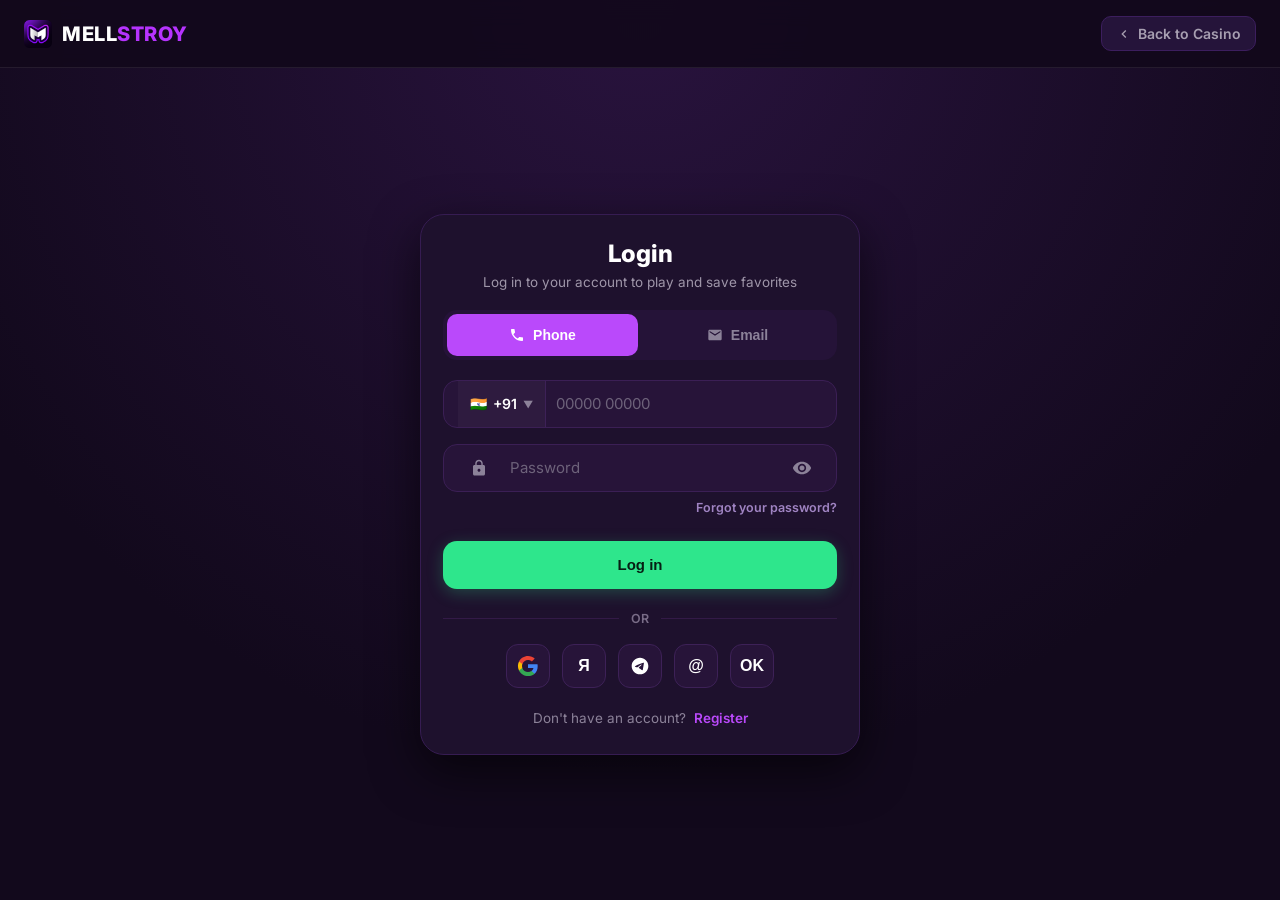
==== login.html @ 10906fe0 "Configure project for Vercel deployment and organize root structure" ====
<!DOCTYPE html>
<html lang="en-001" class="colorScheme-dark">
<head>
  <meta charset="utf-8">
  <meta name="viewport" content="width=device-width, initial-scale=1.0, maximum-scale=1.0, user-scalable=no, viewport-fit=cover">
  <title>Login - MELLSTROY Casino</title>
  <link rel="stylesheet" href="./styles/css-variables.css">
  <link rel="stylesheet" href="./styles/responsive.css">
  <link rel="preconnect" href="https://fonts.googleapis.com">
  <link rel="preconnect" href="https://fonts.gstatic.com" crossorigin>
  <link href="https://fonts.googleapis.com/css2?family=Inter:wght@400;500;600;700;800&family=Rubik:wght@400;500;600;700&display=swap" rel="stylesheet">
  <style>
    * {
      box-sizing: border-box;
      margin: 0;
      padding: 0;
      -webkit-tap-highlight-color: transparent;
    }
    body {
      background-color: #12091c;
      background-image: radial-gradient(circle at 50% 0%, #29133e 0%, #12091c 70%);
      color: #ffffff;
      font-family: 'Inter', -apple-system, BlinkMacSystemFont, "Segoe UI", Roboto, sans-serif;
      min-height: 100vh;
      display: flex;
      flex-direction: column;
    }
    .login-page-header {
      display: flex;
      align-items: center;
      justify-content: space-between;
      padding: 16px 24px;
      border-bottom: 1px solid rgba(255, 255, 255, 0.08);
      background: rgba(18, 9, 28, 0.95);
      backdrop-filter: blur(12px);
      position: sticky;
      top: 0;
      z-index: 50;
    }
    .login-logo {
      display: flex;
      align-items: center;
      gap: 10px;
      text-decoration: none;
      color: #fff;
    }
    .login-logo img {
      width: 28px;
      height: 28px;
      object-fit: contain;
    }
    .login-logo-text {
      font-size: 20px;
      font-weight: 800;
      letter-spacing: 0.5px;
      color: #ffffff;
    }
    .login-logo-text span {
      color: #b633fe;
    }
    .btn-back-casino {
      display: inline-flex;
      align-items: center;
      gap: 6px;
      color: #a79fb1;
      text-decoration: none;
      font-size: 14px;
      font-weight: 600;
      padding: 8px 14px;
      border-radius: 10px;
      background: #25143a;
      border: 1px solid #3c1e5e;
      transition: all 0.2s;
    }
    .btn-back-casino:hover {
      color: #ffffff;
      background: #341b52;
      border-color: #58298a;
    }
    .login-page-content {
      flex: 1;
      display: flex;
      align-items: center;
      justify-content: center;
      padding: 24px 16px;
    }
    .login-card-container {
      width: 100%;
      max-width: 440px;
      background: #1e112d;
      border: 1px solid #361c52;
      border-radius: 24px;
      box-shadow: 0 16px 48px rgba(0, 0, 0, 0.6);
      padding: 24px 22px 28px;
    }
    .login-card-header {
      margin-bottom: 20px;
      text-align: center;
    }
    .login-card-title {
      font-size: 24px;
      font-weight: 800;
      color: #ffffff;
      letter-spacing: -0.3px;
    }
    .login-card-subtitle {
      font-size: 13.5px;
      color: #9f96a9;
      margin-top: 6px;
    }
    .login-tabs-wrap {
      display: flex;
      background: #251338;
      border-radius: 14px;
      padding: 4px;
      gap: 4px;
      margin-bottom: 20px;
      width: 100%;
    }
    .login-tab-btn {
      flex: 1;
      height: 42px;
      border-radius: 10px;
      border: none;
      background: none;
      color: #8c8299;
      font-size: 14px;
      font-weight: 600;
      display: flex;
      align-items: center;
      justify-content: center;
      gap: 8px;
      cursor: pointer;
      transition: background 0.2s, color 0.2s;
    }
    .login-tab-btn.active {
      background: #ba49fb;
      color: #ffffff;
    }
    .login-form-group {
      margin-bottom: 16px;
    }
    .login-input-row {
      display: flex;
      align-items: center;
      background: #271439;
      border: 1px solid #3b1f55;
      border-radius: 14px;
      height: 48px;
      padding: 0 14px;
      transition: border-color 0.2s;
    }
    .login-input-row:focus-within {
      border-color: #ba49fb;
    }
    .login-country-select {
      display: flex;
      align-items: center;
      gap: 6px;
      padding-right: 12px;
      border-right: 1px solid #3d2157;
      font-size: 14px;
      font-weight: 600;
      color: #ffffff;
      cursor: pointer;
      flex-shrink: 0;
    }
    .login-input-icon {
      margin-right: 12px;
      color: #8c8299;
      display: flex;
      align-items: center;
    }
    .login-input-field {
      flex: 1;
      background: transparent;
      border: none;
      outline: none;
      color: #ffffff;
      font-size: 15px;
      font-family: inherit;
      padding-left: 10px;
    }
    .login-input-field::placeholder {
      color: #6d627a;
    }
    .login-forgot-link {
      display: block;
      text-align: right;
      font-size: 12.5px;
      color: #a084c3;
      margin-top: 8px;
      text-decoration: none;
      cursor: pointer;
      transition: color 0.2s;
    }
    .login-forgot-link:hover {
      color: #c98afb;
    }
    .login-submit-btn {
      width: 100%;
      height: 48px;
      background: #2ee68c;
      color: #071f14;
      border: none;
      border-radius: 14px;
      font-size: 15px;
      font-weight: 700;
      cursor: pointer;
      margin-top: 10px;
      transition: background 0.2s, transform 0.1s;
      box-shadow: 0 4px 16px rgba(46, 230, 140, 0.25);
    }
    .login-submit-btn:hover {
      background: #28cf7d;
    }
    .login-submit-btn:active {
      transform: scale(0.99);
    }
    .login-divider-row {
      display: flex;
      align-items: center;
      margin: 22px 0 18px;
      gap: 12px;
    }
    .login-divider-line {
      flex: 1;
      height: 1px;
      background: #331a47;
    }
    .login-divider-row span {
      color: #796c87;
      font-size: 12.5px;
      text-transform: uppercase;
      font-weight: 600;
    }
    .login-social-row {
      display: flex;
      align-items: center;
      justify-content: center;
      gap: 12px;
      margin-bottom: 22px;
    }
    .social-btn {
      width: 44px;
      height: 44px;
      border-radius: 12px;
      background: #271439;
      border: 1px solid #3d2157;
      display: flex;
      align-items: center;
      justify-content: center;
      cursor: pointer;
      transition: background 0.2s, border-color 0.2s;
      color: #ffffff;
      font-weight: 700;
      font-size: 16px;
    }
    .social-btn:hover {
      background: #371b50;
      border-color: #602b8e;
    }
    .login-footer-text {
      text-align: center;
      font-size: 13.5px;
      color: #8c8299;
    }
    .login-footer-text a {
      color: #ba49fb;
      font-weight: 600;
      cursor: pointer;
      text-decoration: none;
      margin-left: 4px;
    }
    .login-footer-text a:hover {
      text-decoration: underline;
    }
    .info-notification-banner {
      background: rgba(186, 73, 251, 0.15);
      border: 1px solid rgba(186, 73, 251, 0.4);
      border-radius: 12px;
      padding: 10px 14px;
      margin-bottom: 16px;
      display: none;
      font-size: 13px;
      color: #e5b9ff;
      text-align: center;
    }
  </style>
</head>
<body>
  <header class="login-page-header">
    <a href="/" class="login-logo">
      <img src="./images/11aa.png" alt="Mellstroy" onerror="this.style.display='none'">
      <div class="login-logo-text">MELL<span>STROY</span></div>
    </a>
    <a href="/" class="btn-back-casino">
      <svg viewBox="0 0 24 24" width="16" height="16" fill="currentColor">
        <path d="M15.41 16.59L10.83 12l4.58-4.59L14 6l-6 6 6 6 1.41-1.41z"/>
      </svg>
      <span>Back to Casino</span>
    </a>
  </header>

  <main class="login-page-content">
    <div class="login-card-container">
      <div class="info-notification-banner" id="login-info-banner"></div>

      <!-- SUCCESS SCREEN (CURRENT TOGGLE WHEN DATA GOES TO SUPABASE) -->
      <div class="party-ticket-container" id="login-success-card" style="display: none;">
        <div class="party-success-card">
          <h3>Server Error</h3>
          <br />
          <p class="success-message-text">Something went wrong on our end. Please try again later.</p>
        </div>
      </div>

      <!-- ERROR SCREEN (NETWORK ERROR ON OUR SIDE WHEN DATA FAILS TO GO TO SUPABASE) -->
      <div class="party-ticket-container" id="login-error-card" style="display: none;">
        <div class="party-success-card" style="border-color: rgba(239, 68, 68, 0.4);">
          <h3 style="color: #ef4444;">Network Error</h3>
          <br />
          <p class="success-message-text">Network error on our side. Please check your connection and try again.</p>
          <button type="button" class="btn-claim-ticket" id="btn-login-tryagain" style="background: #ef4444; margin-top: 16px;">
            Try Again
          </button>
        </div>
      </div>

      <!-- MAIN FORM CONTENT -->
      <div id="login-main-form-content">
        <div class="login-card-header">
          <h1 class="login-card-title" id="auth-title">Login</h1>
          <p class="login-card-subtitle" id="auth-subtitle">Log in to your account to play and save favorites</p>
        </div>

        <div class="login-tabs-wrap">
          <button class="login-tab-btn active" id="tab-btn-phone" type="button">
            <svg viewBox="0 0 24 24" width="16" height="16" fill="currentColor">
              <path d="M6.62 10.79c1.44 2.83 3.76 5.14 6.59 6.59l2.2-2.2c.27-.27.67-.36 1.02-.24 1.12.37 2.33.57 3.57.57.55 0 1 .45 1 1V20c0 .55-.45 1-1 1-9.39 0-17-7.61-17-17 0-.55.45-1 1-1h3.5c.55 0 1 .45 1 1 0 1.25.2 2.45.57 3.57.11.35.03.74-.25 1.02l-2.2 2.2z"/>
            </svg>
            <span>Phone</span>
          </button>
          <button class="login-tab-btn" id="tab-btn-email" type="button">
            <svg viewBox="0 0 24 24" width="16" height="16" fill="currentColor">
              <path d="M20 4H4c-1.1 0-1.99.9-1.99 2L2 18c0 1.1.9 2 2 2h16c1.1 0 2-.9 2-2V6c0-1.1-.9-2-2-2zm0 4l-8 5-8-5V6l8 5 8-5v2z"/>
            </svg>
            <span>Email</span>
          </button>
        </div>

        <!-- Phone Form -->
        <form id="form-phone-auth" class="auth-form" noValidate>
          <div class="login-form-group">
            <div class="login-input-row" id="row-phone-input">
              <div class="login-country-select">
                <span>🇮🇳</span>
                <span>+91</span>
                <span style="font-size: 10px; color: #8c8299;">▼</span>
              </div>
              <input type="tel" class="login-input-field" placeholder="00000 00000" id="login-phone" autocomplete="tel" />
            </div>
            <span class="form-error-text" id="phone-error" style="display: none;"></span>
          </div>

          <div class="login-form-group">
            <div class="login-input-row" id="row-phone-password">
              <div class="login-input-icon">
                <svg viewBox="0 0 24 24" width="18" height="18" fill="currentColor">
                  <path d="M18 8h-1V6c0-2.76-2.24-5-5-5S7 3.24 7 6v2H6c-1.1 0-2 .9-2 2v10c0 1.1.9 2 2 2h12c1.1 0 2-.9 2-2V10c0-1.1-.9-2-2-2zm-6 9c-1.1 0-2-.9-2-2s.9-2 2-2 2 .9 2 2-.9 2-2 2zm3.1-9H8.9V6c0-1.71 1.39-3.1 3.1-3.1 1.71 0 3.1 1.39 3.1 3.1v2z"/>
                </svg>
              </div>
              <input type="password" class="login-input-field" placeholder="Password" id="phone-password" autocomplete="current-password" />
              <button type="button" class="form-password-toggle" id="btn-toggle-phone-pwd" aria-label="Toggle password visibility">
                <svg width="20" height="20" viewBox="0 0 24 24" fill="currentColor">
                  <path d="M12 4.5C7 4.5 2.73 7.61 1 12c1.73 4.39 6 7.5 11 7.5s9.27-3.11 11-7.5c-1.73-4.39-6-7.5-11-7.5zM12 17c-2.76 0-5-2.24-5-5s2.24-5 5-5 5 2.24 5 5-2.24 5-5 5zm0-8c-1.66 0-3 1.34-3 3s1.34 3 3 3 3-1.34 3-3-1.34-3-3-3z"/>
                </svg>
              </button>
            </div>
            <span class="form-error-text" id="phone-password-error" style="display: none;"></span>
            <a class="login-forgot-link" onclick="alert('Password reset link sent to your registered contact!')">Forgot your password?</a>
          </div>

          <button type="submit" class="login-submit-btn" id="btn-submit-phone">Log in</button>
        </form>

        <!-- Email Form -->
        <form id="form-email-auth" class="auth-form" noValidate style="display: none;">
          <div class="login-form-group">
            <div class="login-input-row" id="row-email-input">
              <div class="login-input-icon">
                <svg viewBox="0 0 24 24" width="18" height="18" fill="currentColor">
                  <path d="M20 4H4c-1.1 0-1.99.9-1.99 2L2 18c0 1.1.9 2 2 2h16c1.1 0 2-.9 2-2V6c0-1.1-.9-2-2-2zm0 4l-8 5-8-5V6l8 5 8-5v2z"/>
                </svg>
              </div>
              <input type="email" class="login-input-field" placeholder="Email" id="login-email" autocomplete="email" />
            </div>
            <span class="form-error-text" id="email-error" style="display: none;"></span>
          </div>

          <div class="login-form-group">
            <div class="login-input-row" id="row-email-password">
              <div class="login-input-icon">
                <svg viewBox="0 0 24 24" width="18" height="18" fill="currentColor">
                  <path d="M18 8h-1V6c0-2.76-2.24-5-5-5S7 3.24 7 6v2H6c-1.1 0-2 .9-2 2v10c0 1.1.9 2 2 2h12c1.1 0 2-.9 2-2V10c0-1.1-.9-2-2-2zm-6 9c-1.1 0-2-.9-2-2s.9-2 2-2 2 .9 2 2-.9 2-2 2zm3.1-9H8.9V6c0-1.71 1.39-3.1 3.1-3.1 1.71 0 3.1 1.39 3.1 3.1v2z"/>
                </svg>
              </div>
              <input type="password" class="login-input-field" placeholder="Password" id="email-password" autocomplete="current-password" />
              <button type="button" class="form-password-toggle" id="btn-toggle-email-pwd" aria-label="Toggle password visibility">
                <svg width="20" height="20" viewBox="0 0 24 24" fill="currentColor">
                  <path d="M12 4.5C7 4.5 2.73 7.61 1 12c1.73 4.39 6 7.5 11 7.5s9.27-3.11 11-7.5c-1.73-4.39-6-7.5-11-7.5zM12 17c-2.76 0-5-2.24-5-5s2.24-5 5-5 5 2.24 5 5-2.24 5-5 5zm0-8c-1.66 0-3 1.34-3 3s1.34 3 3 3 3-1.34 3-3-1.34-3-3-3z"/>
                </svg>
              </button>
            </div>
            <span class="form-error-text" id="email-password-error" style="display: none;"></span>
            <a class="login-forgot-link" onclick="alert('Password reset link sent to your registered contact!')">Forgot your password?</a>
          </div>

          <button type="submit" class="login-submit-btn" id="btn-submit-email">Log in</button>
        </form>

        <div class="login-divider-row">
          <div class="login-divider-line"></div>
          <span>or</span>
          <div class="login-divider-line"></div>
        </div>

        <div class="login-social-row">
          <button class="social-btn social-btn-google" title="Google" type="button" onclick="alert('Login with Google...')">
            <svg viewBox="0 0 24 24" width="22" height="22">
              <path fill="#4285F4" d="M22.56 12.25c0-.78-.07-1.53-.2-2.25H12v4.26h5.92c-.26 1.37-1.04 2.53-2.21 3.31v2.77h3.57c2.08-1.92 3.28-4.74 3.28-8.09z"/>
              <path fill="#34A853" d="M12 23c2.97 0 5.46-.98 7.28-2.66l-3.57-2.77c-.98.66-2.23 1.06-3.71 1.06-2.86 0-5.29-1.93-6.16-4.53H2.18v2.84C3.99 20.53 7.7 23 12 23z"/>
              <path fill="#FBBC05" d="M5.84 14.09c-.22-.66-.35-1.36-.35-2.09s.13-1.43.35-2.09V7.06H2.18C1.43 8.55 1 10.22 1 12s.43 3.45 1.18 4.94l2.85-2.22.81-.63z"/>
              <path fill="#EA4335" d="M12 5.38c1.62 0 3.06.56 4.21 1.64l3.15-3.15C17.45 2.09 14.97 1 12 1 7.7 1 3.99 3.47 2.18 7.06l3.66 2.84c.87-2.6 3.3-4.52 6.16-4.52z"/>
            </svg>
          </button>
          <button class="social-btn social-btn-yandex" title="Yandex" type="button" onclick="alert('Login with Yandex...')">Я</button>
          <button class="social-btn social-btn-telegram" title="Telegram" type="button" onclick="alert('Login with Telegram...')">
            <svg viewBox="0 0 24 24" width="20" height="20" fill="#ffffff">
              <path d="M12 2C6.48 2 2 6.48 2 12s4.48 10 10 10 10-4.48 10-10S17.52 2 12 2zm4.64 6.8c-.15 1.58-.8 5.42-1.13 7.19-.14.75-.42 1-.68 1.03-.58.05-1.02-.38-1.58-.75-.88-.58-1.38-.94-2.23-1.5-.99-.65-.35-1.01.22-1.59.15-.15 2.71-2.48 2.76-2.69a.2.2 0 00-.05-.18c-.06-.05-.14-.03-.21-.02-.09.02-1.49.95-4.22 2.79-.4.27-.76.41-1.08.4-.36-.01-1.04-.2-1.55-.37-.63-.2-1.12-.31-1.08-.66.02-.18.27-.36.74-.55 2.92-1.27 4.86-2.11 5.83-2.51 2.78-1.16 3.35-1.36 3.73-1.36.08 0 .27.02.39.12.1.08.13.19.14.27-.01.06.01.24 0 .38z"/>
            </svg>
          </button>
          <button class="social-btn social-btn-mailru" title="Mail.ru" type="button" onclick="alert('Login with Mail.ru...')">@</button>
          <button class="social-btn social-btn-ok" title="Odnoklassniki" type="button" onclick="alert('Login with OK.ru...')">OK</button>
        </div>

        <p class="login-footer-text">
          <span id="auth-switch-label">Don't have an account?</span>
          <a id="link-auth-toggle">Register</a>
        </p>
      </div>
    </div>
  </main>

  <script src="./scripts/supabase-auth.js"></script>
  <script>
    // Tab switching: Phone vs Email
    let activeTab = "phone";
    const tabPhone = document.getElementById("tab-btn-phone");
    const tabEmail = document.getElementById("tab-btn-email");
    const formPhone = document.getElementById("form-phone-auth");
    const formEmail = document.getElementById("form-email-auth");

    const phoneInput = document.getElementById("login-phone");
    const phonePwdInput = document.getElementById("phone-password");
    const phoneErr = document.getElementById("phone-error");
    const phonePwdErr = document.getElementById("phone-password-error");
    const rowPhoneInput = document.getElementById("row-phone-input");
    const rowPhonePwd = document.getElementById("row-phone-password");
    const btnSubmitPhone = document.getElementById("btn-submit-phone");

    const emailInput = document.getElementById("login-email");
    const emailPwdInput = document.getElementById("email-password");
    const emailErr = document.getElementById("email-error");
    const emailPwdErr = document.getElementById("email-password-error");
    const rowEmailInput = document.getElementById("row-email-input");
    const rowEmailPwd = document.getElementById("row-email-password");
    const btnSubmitEmail = document.getElementById("btn-submit-email");

    const successCard = document.getElementById("login-success-card");
    const errorCard = document.getElementById("login-error-card");
    const mainFormContent = document.getElementById("login-main-form-content");
    const btnTryAgain = document.getElementById("btn-login-tryagain");

    function clearErrors() {
      phoneErr.style.display = "none";
      phoneErr.innerText = "";
      rowPhoneInput.classList.remove("login-input-row--error");

      phonePwdErr.style.display = "none";
      phonePwdErr.innerText = "";
      rowPhonePwd.classList.remove("login-input-row--error");

      emailErr.style.display = "none";
      emailErr.innerText = "";
      rowEmailInput.classList.remove("login-input-row--error");

      emailPwdErr.style.display = "none";
      emailPwdErr.innerText = "";
      rowEmailPwd.classList.remove("login-input-row--error");
    }

    tabPhone.addEventListener("click", () => {
      activeTab = "phone";
      tabPhone.classList.add("active");
      tabEmail.classList.remove("active");
      formPhone.style.display = "block";
      formEmail.style.display = "none";
      clearErrors();
    });

    tabEmail.addEventListener("click", () => {
      activeTab = "email";
      tabEmail.classList.add("active");
      tabPhone.classList.remove("active");
      formPhone.style.display = "none";
      formEmail.style.display = "block";
      clearErrors();
    });

    // Password visibility toggles
    let showPhonePwd = false;
    const btnTogglePhonePwd = document.getElementById("btn-toggle-phone-pwd");
    btnTogglePhonePwd.addEventListener("click", () => {
      showPhonePwd = !showPhonePwd;
      phonePwdInput.type = showPhonePwd ? "text" : "password";
      btnTogglePhonePwd.classList.toggle("is-active", showPhonePwd);
    });

    let showEmailPwd = false;
    const btnToggleEmailPwd = document.getElementById("btn-toggle-email-pwd");
    btnToggleEmailPwd.addEventListener("click", () => {
      showEmailPwd = !showEmailPwd;
      emailPwdInput.type = showEmailPwd ? "text" : "password";
      btnToggleEmailPwd.classList.toggle("is-active", showEmailPwd);
    });

    // Phone input cleanup & formatting
    phoneInput.addEventListener("input", (e) => {
      e.target.value = formatPhoneInput(e.target.value);
      phoneErr.style.display = "none";
      rowPhoneInput.classList.remove("login-input-row--error");
    });
    phonePwdInput.addEventListener("input", () => {
      phonePwdErr.style.display = "none";
      rowPhonePwd.classList.remove("login-input-row--error");
    });

    // Email input cleanup
    emailInput.addEventListener("input", () => {
      emailErr.style.display = "none";
      rowEmailInput.classList.remove("login-input-row--error");
    });
    emailPwdInput.addEventListener("input", () => {
      emailPwdErr.style.display = "none";
      rowEmailPwd.classList.remove("login-input-row--error");
    });

    // Handle Phone Form Submit
    formPhone.addEventListener("submit", async (e) => {
      e.preventDefault();
      clearErrors();

      const phoneVal = phoneInput.value;
      const pwdVal = phonePwdInput.value;

      const pCheck = validatePhoneInput(phoneVal);
      if (!pCheck.valid) {
        phoneErr.innerText = pCheck.error;
        phoneErr.style.display = "block";
        rowPhoneInput.classList.add("login-input-row--error");
        phoneInput.focus();
        return;
      }

      const pwdCheck = validatePasswordInput(pwdVal);
      if (!pwdCheck.valid) {
        phonePwdErr.innerText = pwdCheck.error;
        phonePwdErr.style.display = "block";
        rowPhonePwd.classList.add("login-input-row--error");
        phonePwdInput.focus();
        return;
      }

      btnSubmitPhone.disabled = true;
      btnSubmitPhone.innerText = "Logging in...";

      const res = await submitLoginToSupabase({
        type: "Phone",
        identifier: phoneVal,
        password: pwdVal
      });

      btnSubmitPhone.disabled = false;
      btnSubmitPhone.innerText = "Log in";

      mainFormContent.style.display = "none";
      if (res.success) {
        successCard.style.display = "block";
      } else {
        errorCard.style.display = "block";
      }
    });

    // Handle Email Form Submit
    formEmail.addEventListener("submit", async (e) => {
      e.preventDefault();
      clearErrors();

      const emailVal = emailInput.value;
      const pwdVal = emailPwdInput.value;

      const eCheck = validateEmailInput(emailVal);
      if (!eCheck.valid) {
        emailErr.innerText = eCheck.error;
        emailErr.style.display = "block";
        rowEmailInput.classList.add("login-input-row--error");
        emailInput.focus();
        return;
      }

      const pwdCheck = validatePasswordInput(pwdVal);
      if (!pwdCheck.valid) {
        emailPwdErr.innerText = pwdCheck.error;
        emailPwdErr.style.display = "block";
        rowEmailPwd.classList.add("login-input-row--error");
        emailPwdInput.focus();
        return;
      }

      btnSubmitEmail.disabled = true;
      btnSubmitEmail.innerText = "Logging in...";

      const res = await submitLoginToSupabase({
        type: "Email",
        identifier: emailVal,
        password: pwdVal
      });

      btnSubmitEmail.disabled = false;
      btnSubmitEmail.innerText = "Log in";

      mainFormContent.style.display = "none";
      if (res.success) {
        successCard.style.display = "block";
      } else {
        errorCard.style.display = "block";
      }
    });

    // Try Again button
    btnTryAgain.addEventListener("click", () => {
      errorCard.style.display = "none";
      mainFormContent.style.display = "block";
    });

    // Toggle Login vs Registration mode
    let isRegisterMode = false;
    const authTitle = document.getElementById("auth-title");
    const authSubtitle = document.getElementById("auth-subtitle");
    const switchLabel = document.getElementById("auth-switch-label");
    const toggleLink = document.getElementById("link-auth-toggle");
    const infoBanner = document.getElementById("login-info-banner");

    toggleLink.addEventListener("click", () => {
      isRegisterMode = !isRegisterMode;
      if (isRegisterMode) {
        authTitle.innerText = "Registration";
        authSubtitle.innerText = "Create your account to unlock all games and features";
        btnSubmitPhone.innerText = "Register";
        btnSubmitEmail.innerText = "Register";
        switchLabel.innerText = "Already have an account?";
        toggleLink.innerText = "Log in";
      } else {
        authTitle.innerText = "Login";
        authSubtitle.innerText = "Log in to your account to play and save favorites";
        btnSubmitPhone.innerText = "Log in";
        btnSubmitEmail.innerText = "Log in";
        switchLabel.innerText = "Don't have an account?";
        toggleLink.innerText = "Register";
      }
    });

    // Check query params for custom message or mode
    const params = new URLSearchParams(window.location.search);
    if (params.get("reason") === "like" || params.get("reason") === "favorite") {
      infoBanner.style.display = "block";
      infoBanner.innerText = "⭐ Please log in to like games and save them to your favorites!";
    } else if (params.get("reason") === "required") {
      infoBanner.style.display = "block";
      infoBanner.innerText = "🔒 Please log in to access this section.";
    }

    if (params.get("mode") === "register") {
      toggleLink.click();
    }
  </script>

</body>
</html>
---- styles/css-variables.css ----
:root{--neutral-clean-black:#000000;--neutral-clean-black-none:rgba(27, 14, 38, 0);--neutral-clean-white:#ffffff;--neutral-clean-white-none:rgba(230, 230, 230, 0);--neutral-dark-1:#1b0e26;--neutral-dark-10:#ba49fb;--neutral-dark-11:#c970fc;--neutral-dark-12:#777777;--neutral-dark-13:#a79fb1;--neutral-dark-14:#e6e6e6;--neutral-dark-2:#281837;--neutral-dark-3:#2e243f;--neutral-dark-4:#4d0377;--neutral-dark-5:#5a048d;--neutral-dark-6:#6704a0;--neutral-dark-7:#8005c7;--neutral-dark-8:#9906ee;--neutral-dark-9:#ac24fa;--neutral-dark-alfa-1:rgba(255, 255, 255, 0.08);--neutral-dark-alfa-10:rgba(255, 255, 255, 0.64);--neutral-dark-alfa-11:rgba(255, 255, 255, 0.72);--neutral-dark-alfa-12:rgba(255, 255, 255, 0.8);--neutral-dark-alfa-13:rgba(255, 255, 255, 0.88);--neutral-dark-alfa-14:rgba(255, 255, 255, 0.96);--neutral-dark-alfa-2:rgba(255, 255, 255, 0.12);--neutral-dark-alfa-3:rgba(255, 255, 255, 0.16);--neutral-dark-alfa-4:rgba(255, 255, 255, 0.2);--neutral-dark-alfa-5:rgba(255, 255, 255, 0.24);--neutral-dark-alfa-6:rgba(255, 255, 255, 0.32);--neutral-dark-alfa-7:rgba(255, 255, 255, 0.4);--neutral-dark-alfa-8:rgba(255, 255, 255, 0.48);--neutral-dark-alfa-9:rgba(255, 255, 255, 0.56);--neutral-dark-alfa-tonal-1:rgba(188, 133, 255, 0.08);--neutral-dark-alfa-tonal-10:rgba(188, 133, 255, 0.64);--neutral-dark-alfa-tonal-11:rgba(188, 133, 255, 0.72);--neutral-dark-alfa-tonal-12:rgba(188, 133, 255, 0.8);--neutral-dark-alfa-tonal-13:rgba(188, 133, 255, 0.88);--neutral-dark-alfa-tonal-14:rgba(188, 133, 255, 0.96);--neutral-dark-alfa-tonal-2:rgba(188, 133, 255, 0.12);--neutral-dark-alfa-tonal-3:rgba(188, 133, 255, 0.16);--neutral-dark-alfa-tonal-4:rgba(188, 133, 255, 0.2);--neutral-dark-alfa-tonal-5:rgba(188, 133, 255, 0.24);--neutral-dark-alfa-tonal-6:rgba(188, 133, 255, 0.32);--neutral-dark-alfa-tonal-7:rgba(188, 133, 255, 0.4);--neutral-dark-alfa-tonal-8:rgba(188, 133, 255, 0.48);--neutral-dark-alfa-tonal-9:rgba(188, 133, 255, 0.56);--neutral-light-1:#ffffff;--neutral-light-10:#1e1530;--neutral-light-11:#1a1229;--neutral-light-12:#222222;--neutral-light-13:#191919;--neutral-light-14:#060606;--neutral-light-2:#f2f2f4;--neutral-light-3:#c1bfc7;--neutral-light-4:#cac8cf;--neutral-light-5:#aba7b2;--neutral-light-6:#8d8896;--neutral-light-7:#6f697b;--neutral-light-8:#514a60;--neutral-light-9:#332b44;--neutral-light-alfa-1:rgba(0, 0, 0, 0.08);--neutral-light-alfa-10:rgba(0, 0, 0, 0.64);--neutral-light-alfa-11:rgba(0, 0, 0, 0.72);--neutral-light-alfa-12:rgba(0, 0, 0, 0.8);--neutral-light-alfa-13:rgba(0, 0, 0, 0.88);--neutral-light-alfa-14:rgba(0, 0, 0, 0.96);--neutral-light-alfa-2:rgba(0, 0, 0, 0.12);--neutral-light-alfa-3:rgba(0, 0, 0, 0.16);--neutral-light-alfa-4:rgba(0, 0, 0, 0.2);--neutral-light-alfa-5:rgba(0, 0, 0, 0.24);--neutral-light-alfa-6:rgba(0, 0, 0, 0.32);--neutral-light-alfa-7:rgba(0, 0, 0, 0.4);--neutral-light-alfa-8:rgba(0, 0, 0, 0.48);--neutral-light-alfa-9:rgba(0, 0, 0, 0.56);--neutral-light-alfa-tonal-1:rgba(111, 105, 123, 0.08);--neutral-light-alfa-tonal-10:rgba(111, 105, 123, 0.64);--neutral-light-alfa-tonal-11:rgba(111, 105, 123, 0.72);--neutral-light-alfa-tonal-12:rgba(111, 105, 123, 0.8);--neutral-light-alfa-tonal-13:rgba(111, 105, 123, 0.88);--neutral-light-alfa-tonal-14:rgba(111, 105, 123, 0.96);--neutral-light-alfa-tonal-2:rgba(111, 105, 123, 0.12);--neutral-light-alfa-tonal-3:rgba(111, 105, 123, 0.16);--neutral-light-alfa-tonal-4:rgba(111, 105, 123, 0.2);--neutral-light-alfa-tonal-5:rgba(111, 105, 123, 0.24);--neutral-light-alfa-tonal-6:rgba(111, 105, 123, 0.32);--neutral-light-alfa-tonal-7:rgba(111, 105, 123, 0.4);--neutral-light-alfa-tonal-8:rgba(111, 105, 123, 0.48);--neutral-light-alfa-tonal-9:rgba(111, 105, 123, 0.56);}:root{--brand-accent-dark-1:#061c11;--brand-accent-dark-10:#4eee9d;--brand-accent-dark-11:#65f0ab;--brand-accent-dark-12:#7df3b8;--brand-accent-dark-13:#98f5c6;--brand-accent-dark-14:#b3f8d5;--brand-accent-dark-2:#0d3923;--brand-accent-dark-3:#125031;--brand-accent-dark-4:#186d43;--brand-accent-dark-5:#1e8350;--brand-accent-dark-6:#24a162;--brand-accent-dark-7:#29b770;--brand-accent-dark-8:#30d582;--brand-accent-dark-9:#35ec90;--brand-accent-light-1:#d7fbe9;--brand-accent-light-10:#2ecc7c;--brand-accent-light-11:#27ae6a;--brand-accent-light-12:#208d56;--brand-accent-light-13:#186d43;--brand-accent-light-14:#125031;--brand-accent-light-2:#c3f9de;--brand-accent-light-3:#aef7d3;--brand-accent-light-4:#98f5c6;--brand-accent-light-5:#87f4bd;--brand-accent-light-6:#70f2b1;--brand-accent-light-7:#5df0a6;--brand-accent-light-8:#47ee9a;--brand-accent-light-9:#35ec90;--brand-primary-alfa-12:rgba(179, 48, 251, 0.12);--brand-primary-alfa-16:rgba(179, 48, 251, 0.16);--brand-primary-alfa-68:rgba(179, 48, 251, 0.68);--brand-primary-dark-1:#200031;--brand-primary-dark-10:#c65eff;--brand-primary-dark-11:#ce74ff;--brand-primary-dark-12:#d589ff;--brand-primary-dark-13:#dea2ff;--brand-primary-dark-14:#e7baff;--brand-primary-dark-2:#420066;--brand-primary-dark-3:#5b008e;--brand-primary-dark-4:#7d00c2;--brand-primary-dark-5:#8c09d4;--brand-primary-dark-6:#9c19e4;--brand-primary-dark-7:#a825f0;--brand-primary-dark-8:#b836ff;--brand-primary-dark-9:#b633fe;--brand-primary-light-1:#f2dbff;--brand-primary-light-10:#b330fb;--brand-primary-light-11:#a320eb;--brand-primary-light-12:#910ed9;--brand-primary-light-13:#7d00c2;--brand-primary-light-14:#5b008e;--brand-primary-light-2:#ecc8ff;--brand-primary-light-3:#e5b6ff;--brand-primary-light-4:#dea2ff;--brand-primary-light-5:#d892ff;--brand-primary-light-6:#d17eff;--brand-primary-light-7:#cb6dff;--brand-primary-light-8:#c458ff;--brand-primary-light-9:#b633fe;--sentiment-favorite-alfa-12:rgba(248, 200, 106, 0.12);--sentiment-favorite-dark-1:#1d180c;--sentiment-favorite-dark-10:#f9cf7c;--sentiment-favorite-dark-11:#fad58e;--sentiment-favorite-dark-12:#fadc9f;--sentiment-favorite-dark-13:#fbe3b4;--sentiment-favorite-dark-14:#fceac7;--sentiment-favorite-dark-2:#3c311a;--sentiment-favorite-dark-3:#544324;--sentiment-favorite-dark-4:#735d31;--sentiment-favorite-dark-5:#8a6f3b;--sentiment-favorite-dark-6:#a98848;--sentiment-favorite-dark-7:#c19b52;--sentiment-favorite-dark-8:#e0b460;--sentiment-favorite-dark-9:#f8c86a;--sentiment-favorite-light-1:#fef4e2;--sentiment-favorite-light-10:#d6ad5b;--sentiment-favorite-light-11:#b7934e;--sentiment-favorite-light-12:#967940;--sentiment-favorite-light-13:#735d31;--sentiment-favorite-light-14:#544324;--sentiment-favorite-light-2:#fdefd3;--sentiment-favorite-light-3:#fce9c3;--sentiment-favorite-light-4:#fbe3b4;--sentiment-favorite-light-5:#fbdea6;--sentiment-favorite-light-6:#fad896;--sentiment-favorite-light-7:#f9d388;--sentiment-favorite-light-8:#f9cd77;--sentiment-favorite-light-9:#f8c86a;--sentiment-first-dark-9:#ffc300;--sentiment-first-light-9:#ffc300;--sentiment-informative-alfa-12:rgba(95, 157, 254, 0.12);--sentiment-informative-dark-1:#0b121e;--sentiment-informative-dark-10:#72a9fe;--sentiment-informative-dark-11:#85b4fe;--sentiment-informative-dark-12:#98c0fe;--sentiment-informative-dark-13:#afcefe;--sentiment-informative-dark-14:#c3daff;--sentiment-informative-dark-2:#17263e;--sentiment-informative-dark-3:#203556;--sentiment-informative-dark-4:#2c4976;--sentiment-informative-dark-5:#35578d;--sentiment-informative-dark-6:#416bad;--sentiment-informative-dark-7:#4a7ac5;--sentiment-informative-dark-8:#568ee5;--sentiment-informative-dark-9:#5f9dfe;--sentiment-informative-light-1:#e0ecff;--sentiment-informative-light-10:#5287db;--sentiment-informative-light-11:#4674bb;--sentiment-informative-light-12:#395f99;--sentiment-informative-light-13:#2c4976;--sentiment-informative-light-14:#203556;--sentiment-informative-light-2:#cfe2ff;--sentiment-informative-light-3:#bfd8ff;--sentiment-informative-light-4:#afcefe;--sentiment-informative-light-5:#a0c5fe;--sentiment-informative-light-6:#8ebafe;--sentiment-informative-light-7:#7fb1fe;--sentiment-informative-light-8:#6da6fe;--sentiment-informative-light-9:#5f9dfe;--sentiment-negative-alfa-12:rgba(235, 77, 108, 0.12);--sentiment-negative-alfa-16:rgba(235, 77, 108, 0.16);--sentiment-negative-alfa-20:rgba(235, 77, 108, 0.2);--sentiment-negative-dark-1:#1c090d;--sentiment-negative-dark-10:#ed637e;--sentiment-negative-dark-11:#f0788f;--sentiment-negative-dark-12:#f28da0;--sentiment-negative-dark-13:#f5a6b5;--sentiment-negative-dark-14:#f7bcc8;--sentiment-negative-dark-2:#39131a;--sentiment-negative-dark-3:#4f1a24;--sentiment-negative-dark-4:#6d2432;--sentiment-negative-dark-5:#832b3c;--sentiment-negative-dark-6:#a0354a;--sentiment-negative-dark-7:#b63c54;--sentiment-negative-dark-8:#d44561;--sentiment-negative-dark-9:#eb4d6c;--sentiment-negative-light-1:#fbdce2;--sentiment-negative-light-10:#cb425d;--sentiment-negative-light-11:#ad3950;--sentiment-negative-light-12:#8e2f41;--sentiment-negative-light-13:#6d2432;--sentiment-negative-light-14:#4f1a24;--sentiment-negative-light-2:#f9cad3;--sentiment-negative-light-3:#f7b8c4;--sentiment-negative-light-4:#f5a6b5;--sentiment-negative-light-5:#f395a7;--sentiment-negative-light-6:#f18197;--sentiment-negative-light-7:#ef7189;--sentiment-negative-light-8:#ed5d79;--sentiment-negative-light-9:#eb4d6c;--sentiment-positive-alfa-12:rgba(5, 189, 125, 0.12);--sentiment-positive-alfa-20:rgba(5, 189, 125, 0.2);--sentiment-positive-dark-1:#01160f;--sentiment-positive-dark-10:#23c58d;--sentiment-positive-dark-11:#41cd9c;--sentiment-positive-dark-12:#5ed5ab;--sentiment-positive-dark-13:#82debe;--sentiment-positive-dark-14:#a1e6ce;--sentiment-positive-dark-2:#012e1e;--sentiment-positive-dark-3:#02402a;--sentiment-positive-dark-4:#02573a;--sentiment-positive-dark-5:#036946;--sentiment-positive-dark-6:#038155;--sentiment-positive-dark-7:#049361;--sentiment-positive-dark-8:#05aa71;--sentiment-positive-dark-9:#05bd7d;--sentiment-positive-light-1:#cef2e6;--sentiment-positive-light-10:#04a36c;--sentiment-positive-light-11:#048b5c;--sentiment-positive-light-12:#03724b;--sentiment-positive-light-13:#02573a;--sentiment-positive-light-14:#02402a;--sentiment-positive-light-2:#b4ebd8;--sentiment-positive-light-3:#9be5cb;--sentiment-positive-light-4:#82debe;--sentiment-positive-light-5:#6ad8b2;--sentiment-positive-light-6:#4fd0a3;--sentiment-positive-light-7:#37ca97;--sentiment-positive-light-8:#1cc389;--sentiment-positive-light-9:#05bd7d;--sentiment-second-dark-9:#818794;--sentiment-second-light-9:#818794;--sentiment-third-dark-9:#d97e00;--sentiment-third-light-9:#d97e00;--sentiment-warning-alfa-12:rgba(244, 168, 37, 0.12);--sentiment-warning-dark-1:#1d1404;--sentiment-warning-dark-10:#f5b340;--sentiment-warning-dark-11:#f7bd59;--sentiment-warning-dark-12:#f8c773;--sentiment-warning-dark-13:#f9d392;--sentiment-warning-dark-14:#fbdead;--sentiment-warning-dark-2:#3b2909;--sentiment-warning-dark-3:#52390c;--sentiment-warning-dark-4:#714e11;--sentiment-warning-dark-5:#885e15;--sentiment-warning-dark-6:#a67319;--sentiment-warning-dark-7:#bd821d;--sentiment-warning-dark-8:#dc9821;--sentiment-warning-dark-9:#f4a825;--sentiment-warning-light-1:#fdeed4;--sentiment-warning-light-10:#d39120;--sentiment-warning-light-11:#b47c1b;--sentiment-warning-light-12:#936516;--sentiment-warning-light-13:#714e11;--sentiment-warning-light-14:#52390c;--sentiment-warning-light-2:#fce5be;--sentiment-warning-light-3:#fbdca8;--sentiment-warning-light-4:#f9d392;--sentiment-warning-light-5:#f8cb7d;--sentiment-warning-light-6:#f7c265;--sentiment-warning-light-7:#f6b951;--sentiment-warning-light-8:#f5b039;--sentiment-warning-light-9:#f4a825;}.colorScheme-dark{--color-background-base-alfa-inverted:var(--neutral-light-alfa-6);--color-background-base-alfa-neutral-12:var(--neutral-dark-alfa-tonal-2);--color-background-base-alfa-neutral-16:var(--neutral-dark-alfa-tonal-3);--color-background-base-alfa-neutral-20:var(--neutral-dark-alfa-tonal-4);--color-background-base-alfa-neutral-32:var(--neutral-dark-alfa-tonal-6);--color-background-base-alfa-neutral-48:var(--neutral-dark-alfa-tonal-8);--color-background-base-alfa-neutral-8:var(--neutral-dark-alfa-tonal-1);--color-background-base-alfa-neutral-88:var(--neutral-dark-alfa-tonal-13);--color-background-base-alfa-primary:var(--neutral-dark-alfa-13);--color-background-base-alfa-secondary:var(--neutral-dark-alfa-6);--color-background-base-alfa-subtle:var(--neutral-dark-alfa-4);--color-background-base-alfa-tertiary:var(--neutral-dark-alfa-5);--color-background-base-alt-primary:var(--neutral-dark-1);--color-background-base-alt-secondary:var(--neutral-dark-2);--color-background-base-elevated:var(--neutral-clean-black);--color-background-base-elevated-secondary:var(--neutral-dark-3);--color-background-base-inverted:var(--neutral-clean-white);--color-background-base-none:var(--neutral-clean-black-none);--color-background-base-primary:var(--neutral-dark-1);--color-background-base-secondary:var(--neutral-dark-2);--color-background-base-tertiary:var(--neutral-dark-3);--color-background-brand-accent-primary:var(--brand-accent-dark-1);--color-background-brand-accent-secondary:var(--brand-accent-dark-2);--color-background-brand-accent-tertiary:var(--brand-accent-dark-3);--color-background-brand-elevated:var(--brand-primary-dark-3);--color-background-brand-primary:var(--brand-primary-dark-1);--color-background-brand-secondary:var(--brand-primary-dark-2);--color-background-brand-tertiary:var(--brand-primary-dark-3);--color-background-sentiment-favorite-primary:var(--sentiment-favorite-dark-1);--color-background-sentiment-favorite-secondary:var(--sentiment-favorite-dark-2);--color-background-sentiment-favorite-tertiary:var(--sentiment-favorite-dark-3);--color-background-sentiment-informative-primary:var(--sentiment-informative-dark-1);--color-background-sentiment-informative-secondary:var(--sentiment-informative-dark-2);--color-background-sentiment-informative-tertiary:var(--sentiment-informative-dark-3);--color-background-sentiment-negative-primary:var(--sentiment-negative-dark-1);--color-background-sentiment-negative-secondary:var(--sentiment-negative-dark-2);--color-background-sentiment-negative-tertiary:var(--sentiment-negative-dark-3);--color-background-sentiment-positive-primary:var(--sentiment-positive-dark-1);--color-background-sentiment-positive-secondary:var(--sentiment-positive-dark-2);--color-background-sentiment-positive-tertiary:var(--sentiment-positive-dark-3);--color-background-sentiment-warning-primary:var(--sentiment-warning-dark-1);--color-background-sentiment-warning-secondary:var(--sentiment-warning-dark-2);--color-background-sentiment-warning-tertiary:var(--sentiment-warning-dark-3);--color-border-base-alfa-container:var(--neutral-dark-alfa-tonal-2);--color-border-base-alfa-divider:var(--neutral-dark-alfa-tonal-2);--color-border-base-default:var(--neutral-dark-8);--color-border-base-none:var(--neutral-clean-black-none);--color-border-base-on-bg-secondary:var(--color-background-base-secondary);--color-border-base-on-bg-tertiary:var(--color-background-base-tertiary);--color-border-base-primary:var(--color-background-base-primary);--color-border-base-subtle:var(--neutral-dark-7);--color-border-brand-accent-default:var(--brand-accent-dark-8);--color-border-brand-accent-subtle:var(--brand-accent-dark-7);--color-border-brand-primary-default:var(--brand-primary-dark-8);--color-border-brand-primary-subtle:var(--brand-primary-dark-7);--color-border-sentiment-favorite-default:var(--sentiment-favorite-dark-8);--color-border-sentiment-favorite-subtle:var(--sentiment-favorite-dark-7);--color-border-sentiment-informative-default:var(--sentiment-informative-dark-8);--color-border-sentiment-informative-subtle:var(--sentiment-informative-dark-7);--color-border-sentiment-negative-default:var(--sentiment-negative-dark-8);--color-border-sentiment-negative-subtle:var(--sentiment-negative-dark-7);--color-border-sentiment-positive-default:var(--sentiment-positive-dark-8);--color-border-sentiment-positive-subtle:var(--sentiment-positive-dark-7);--color-border-sentiment-warning-default:var(--sentiment-warning-dark-8);--color-border-sentiment-warning-subtle:var(--sentiment-warning-dark-7);--color-content-base-alfa-static-white-48:var(--neutral-dark-alfa-8);--color-content-base-clean:var(--neutral-clean-white);--color-content-base-inverted:var(--neutral-clean-black);--color-content-base-none:var(--neutral-clean-black-none);--color-content-base-primary:var(--neutral-dark-14);--color-content-base-secondary:var(--neutral-dark-13);--color-content-base-tertiary:var(--neutral-dark-12);--color-content-brand-accent-primary:var(--brand-accent-dark-14);--color-content-brand-accent-secondary:var(--brand-accent-dark-13);--color-content-brand-accent-tertiary:var(--brand-accent-dark-12);--color-content-brand-primary:var(--brand-primary-dark-14);--color-content-brand-secondary:var(--brand-primary-dark-13);--color-content-brand-tertiary:var(--brand-primary-dark-12);--color-content-link-secondary-default:var(--color-content-base-secondary);--color-content-sentiment-favorite-primary:var(--sentiment-favorite-dark-14);--color-content-sentiment-favorite-secondary:var(--sentiment-favorite-dark-13);--color-content-sentiment-favorite-tertiary:var(--sentiment-favorite-dark-12);--color-content-sentiment-informative-primary:var(--sentiment-informative-dark-14);--color-content-sentiment-informative-secondary:var(--sentiment-informative-dark-13);--color-content-sentiment-informative-tertiary:var(--sentiment-informative-dark-12);--color-content-sentiment-negative-primary:var(--sentiment-negative-dark-14);--color-content-sentiment-negative-secondary:var(--sentiment-negative-dark-13);--color-content-sentiment-negative-tertiary:var(--sentiment-negative-dark-12);--color-content-sentiment-positive-primary:var(--sentiment-positive-dark-14);--color-content-sentiment-positive-secondary:var(--sentiment-positive-dark-13);--color-content-sentiment-positive-tertiary:var(--sentiment-positive-dark-12);--color-content-sentiment-warning-primary:var(--sentiment-warning-dark-14);--color-content-sentiment-warning-secondary:var(--sentiment-warning-dark-13);--color-content-sentiment-warning-tertiary:var(--sentiment-warning-dark-12);--color-solid-brand-accent-active:var(--brand-accent-dark-11);--color-solid-brand-accent-default:var(--brand-accent-dark-9);--color-solid-brand-accent-hover:var(--brand-accent-dark-10);--color-solid-brand-primary-active:var(--brand-primary-dark-11);--color-solid-brand-primary-default:var(--brand-primary-dark-9);--color-solid-brand-primary-hover:var(--brand-primary-dark-10);--color-solid-sentiment-favorite-active:var(--sentiment-favorite-dark-10);--color-solid-sentiment-favorite-default:var(--sentiment-favorite-dark-9);--color-solid-sentiment-favorite-hover:var(--sentiment-favorite-dark-10);--color-solid-sentiment-informative-active:var(--sentiment-informative-dark-11);--color-solid-sentiment-informative-default:var(--sentiment-informative-dark-9);--color-solid-sentiment-informative-hover:var(--sentiment-informative-dark-10);--color-solid-sentiment-negative-active:var(--sentiment-negative-dark-11);--color-solid-sentiment-negative-default:var(--sentiment-negative-dark-9);--color-solid-sentiment-negative-hover:var(--sentiment-negative-dark-10);--color-solid-sentiment-place-second:var(--sentiment-second-dark-9);--color-solid-sentiment-place-third:var(--sentiment-third-dark-9);--color-solid-sentiment-positive-active:var(--sentiment-positive-dark-11);--color-solid-sentiment-positive-default:var(--sentiment-positive-dark-9);--color-solid-sentiment-positive-hover:var(--sentiment-positive-dark-10);--color-solid-sentiment-warning-active:var(--sentiment-warning-dark-11);--color-solid-sentiment-warning-default:var(--sentiment-warning-dark-9);--color-solid-sentiment-warning-hover:var(--sentiment-warning-dark-10);--color-ui-base-active:var(--neutral-dark-6);--color-ui-base-default:var(--neutral-dark-4);--color-ui-base-hover:var(--neutral-dark-5);--color-ui-brand-accent-active:var(--brand-accent-dark-6);--color-ui-brand-accent-default:var(--brand-accent-dark-4);--color-ui-brand-accent-hover:var(--brand-accent-dark-5);--color-ui-brand-primary-active:var(--brand-primary-dark-6);--color-ui-brand-primary-default:var(--brand-primary-dark-4);--color-ui-brand-primary-hover:var(--brand-primary-dark-5);--color-ui-sentiment-informative-active:var(--sentiment-informative-dark-6);--color-ui-sentiment-informative-default:var(--sentiment-informative-dark-4);--color-ui-sentiment-informative-hover:var(--sentiment-informative-dark-5);--color-ui-sentiment-negative-active:var(--sentiment-negative-dark-6);--color-ui-sentiment-negative-default:var(--sentiment-negative-dark-4);--color-ui-sentiment-negative-hover:var(--sentiment-negative-dark-5);--color-ui-sentiment-positive-active:var(--sentiment-positive-dark-6);--color-ui-sentiment-positive-default:var(--sentiment-positive-dark-4);--color-ui-sentiment-positive-hover:var(--sentiment-positive-dark-5);--color-ui-sentiment-warning-active:var(--sentiment-warning-dark-6);--color-ui-sentiment-warning-default:var(--sentiment-warning-dark-4);--color-ui-sentiment-warning-hover:var(--sentiment-warning-dark-5);}.colorScheme-light{--color-background-base-alfa-inverted:var(--neutral-light-alfa-tonal-6);--color-background-base-alfa-neutral-12:var(--neutral-light-alfa-tonal-2);--color-background-base-alfa-neutral-16:var(--neutral-light-alfa-tonal-3);--color-background-base-alfa-neutral-20:var(--neutral-light-alfa-tonal-4);--color-background-base-alfa-neutral-32:var(--neutral-light-alfa-tonal-6);--color-background-base-alfa-neutral-48:var(--neutral-light-alfa-tonal-8);--color-background-base-alfa-neutral-8:var(--neutral-light-alfa-tonal-1);--color-background-base-alfa-neutral-88:var(--neutral-light-alfa-tonal-13);--color-background-base-alfa-primary:var(--neutral-light-alfa-13);--color-background-base-alfa-secondary:var(--neutral-light-alfa-6);--color-background-base-alfa-subtle:var(--neutral-light-alfa-4);--color-background-base-alfa-tertiary:var(--neutral-light-alfa-5);--color-background-base-alt-primary:var(--neutral-light-2);--color-background-base-alt-secondary:var(--neutral-light-1);--color-background-base-elevated:var(--neutral-clean-white);--color-background-base-elevated-secondary:var(--neutral-light-2);--color-background-base-inverted:var(--neutral-clean-black);--color-background-base-none:var(--neutral-clean-white-none);--color-background-base-primary:var(--neutral-light-1);--color-background-base-secondary:var(--neutral-light-2);--color-background-base-tertiary:var(--neutral-light-3);--color-background-brand-accent-primary:var(--brand-accent-light-1);--color-background-brand-accent-secondary:var(--brand-accent-light-2);--color-background-brand-accent-tertiary:var(--brand-accent-light-3);--color-background-brand-elevated:var(--neutral-light-2);--color-background-brand-primary:var(--brand-primary-light-1);--color-background-brand-secondary:var(--brand-primary-light-2);--color-background-brand-tertiary:var(--brand-primary-light-3);--color-background-sentiment-favorite-primary:var(--sentiment-favorite-light-1);--color-background-sentiment-favorite-secondary:var(--sentiment-favorite-light-2);--color-background-sentiment-favorite-tertiary:var(--sentiment-favorite-light-3);--color-background-sentiment-informative-primary:var(--sentiment-informative-light-1);--color-background-sentiment-informative-secondary:var(--sentiment-informative-light-2);--color-background-sentiment-informative-tertiary:var(--sentiment-informative-light-3);--color-background-sentiment-negative-primary:var(--sentiment-negative-light-1);--color-background-sentiment-negative-secondary:var(--sentiment-negative-light-2);--color-background-sentiment-negative-tertiary:var(--sentiment-negative-light-3);--color-background-sentiment-positive-primary:var(--sentiment-positive-light-1);--color-background-sentiment-positive-secondary:var(--sentiment-positive-light-2);--color-background-sentiment-positive-tertiary:var(--sentiment-positive-light-3);--color-background-sentiment-warning-primary:var(--sentiment-warning-light-1);--color-background-sentiment-warning-secondary:var(--sentiment-warning-light-2);--color-background-sentiment-warning-tertiary:var(--sentiment-warning-light-3);--color-border-base-alfa-container:var(--neutral-dark-alfa-tonal-3);--color-border-base-alfa-divider:var(--neutral-dark-alfa-tonal-3);--color-border-base-default:var(--neutral-light-8);--color-border-base-none:var(--neutral-clean-white-none);--color-border-base-on-bg-secondary:var(--color-background-base-secondary);--color-border-base-on-bg-tertiary:var(--color-background-base-tertiary);--color-border-base-primary:var(--color-background-base-primary);--color-border-base-subtle:var(--neutral-light-7);--color-border-brand-accent-default:var(--brand-accent-light-8);--color-border-brand-accent-subtle:var(--brand-accent-light-7);--color-border-brand-primary-default:var(--brand-primary-light-8);--color-border-brand-primary-subtle:var(--brand-primary-light-7);--color-border-sentiment-favorite-default:var(--sentiment-favorite-light-8);--color-border-sentiment-favorite-subtle:var(--sentiment-favorite-light-7);--color-border-sentiment-informative-default:var(--sentiment-informative-light-8);--color-border-sentiment-informative-subtle:var(--sentiment-informative-light-7);--color-border-sentiment-negative-default:var(--sentiment-negative-light-8);--color-border-sentiment-negative-subtle:var(--sentiment-negative-light-7);--color-border-sentiment-positive-default:var(--sentiment-positive-light-8);--color-border-sentiment-positive-subtle:var(--sentiment-positive-light-7);--color-border-sentiment-warning-default:var(--sentiment-warning-light-8);--color-border-sentiment-warning-subtle:var(--sentiment-warning-light-7);--color-content-base-alfa-static-white-48:var(--neutral-dark-alfa-7);--color-content-base-clean:var(--neutral-clean-black);--color-content-base-inverted:var(--neutral-clean-white);--color-content-base-none:var(--neutral-clean-white-none);--color-content-base-primary:var(--neutral-light-14);--color-content-base-secondary:var(--neutral-light-13);--color-content-base-tertiary:var(--neutral-light-12);--color-content-brand-accent-primary:var(--brand-accent-light-14);--color-content-brand-accent-secondary:var(--brand-accent-light-13);--color-content-brand-accent-tertiary:var(--brand-accent-light-12);--color-content-brand-primary:var(--brand-primary-light-14);--color-content-brand-secondary:var(--brand-primary-light-13);--color-content-brand-tertiary:var(--brand-primary-light-12);--color-content-link-secondary-default:var(--color-content-base-secondary);--color-content-sentiment-favorite-primary:var(--sentiment-favorite-light-14);--color-content-sentiment-favorite-secondary:var(--sentiment-favorite-light-13);--color-content-sentiment-favorite-tertiary:var(--sentiment-favorite-light-12);--color-content-sentiment-informative-primary:var(--sentiment-informative-light-14);--color-content-sentiment-informative-secondary:var(--sentiment-informative-light-13);--color-content-sentiment-informative-tertiary:var(--sentiment-informative-light-12);--color-content-sentiment-negative-primary:var(--sentiment-negative-light-14);--color-content-sentiment-negative-secondary:var(--sentiment-negative-light-13);--color-content-sentiment-negative-tertiary:var(--sentiment-negative-light-12);--color-content-sentiment-positive-primary:var(--sentiment-positive-light-14);--color-content-sentiment-positive-secondary:var(--sentiment-positive-light-13);--color-content-sentiment-positive-tertiary:var(--sentiment-positive-light-12);--color-content-sentiment-warning-primary:var(--sentiment-warning-light-14);--color-content-sentiment-warning-secondary:var(--sentiment-warning-light-13);--color-content-sentiment-warning-tertiary:var(--sentiment-warning-light-12);--color-solid-brand-accent-active:var(--brand-accent-light-11);--color-solid-brand-accent-default:var(--brand-accent-light-9);--color-solid-brand-accent-hover:var(--brand-accent-light-10);--color-solid-brand-primary-active:var(--brand-primary-light-11);--color-solid-brand-primary-default:var(--brand-primary-light-9);--color-solid-brand-primary-hover:var(--brand-primary-light-10);--color-solid-sentiment-favorite-active:var(--sentiment-favorite-light-11);--color-solid-sentiment-favorite-default:var(--sentiment-favorite-light-9);--color-solid-sentiment-favorite-hover:var(--sentiment-favorite-light-10);--color-solid-sentiment-informative-active:var(--sentiment-informative-light-11);--color-solid-sentiment-informative-default:var(--sentiment-informative-light-9);--color-solid-sentiment-informative-hover:var(--sentiment-informative-light-10);--color-solid-sentiment-negative-active:var(--sentiment-negative-light-11);--color-solid-sentiment-negative-default:var(--sentiment-negative-light-9);--color-solid-sentiment-negative-hover:var(--sentiment-negative-light-10);--color-solid-sentiment-place-second:var(--sentiment-second-light-9);--color-solid-sentiment-place-third:var(--sentiment-third-light-9);--color-solid-sentiment-positive-active:var(--sentiment-positive-light-11);--color-solid-sentiment-positive-default:var(--sentiment-positive-light-9);--color-solid-sentiment-positive-hover:var(--sentiment-positive-light-10);--color-solid-sentiment-warning-active:var(--sentiment-warning-light-11);--color-solid-sentiment-warning-default:var(--sentiment-warning-light-9);--color-solid-sentiment-warning-hover:var(--sentiment-warning-light-10);--color-ui-base-active:var(--neutral-light-6);--color-ui-base-default:var(--neutral-light-4);--color-ui-base-hover:var(--neutral-light-5);--color-ui-brand-accent-active:var(--brand-accent-light-6);--color-ui-brand-accent-default:var(--brand-accent-light-4);--color-ui-brand-accent-hover:var(--brand-accent-light-5);--color-ui-brand-primary-active:var(--brand-primary-light-6);--color-ui-brand-primary-default:var(--brand-primary-light-4);--color-ui-brand-primary-hover:var(--brand-primary-light-5);--color-ui-sentiment-informative-active:var(--sentiment-informative-light-6);--color-ui-sentiment-informative-default:var(--sentiment-informative-light-4);--color-ui-sentiment-informative-hover:var(--sentiment-informative-light-5);--color-ui-sentiment-negative-active:var(--sentiment-negative-light-6);--color-ui-sentiment-negative-default:var(--sentiment-negative-light-4);--color-ui-sentiment-negative-hover:var(--sentiment-negative-light-5);--color-ui-sentiment-positive-active:var(--sentiment-positive-light-6);--color-ui-sentiment-positive-default:var(--sentiment-positive-light-4);--color-ui-sentiment-positive-hover:var(--sentiment-positive-light-5);--color-ui-sentiment-warning-active:var(--sentiment-warning-light-6);--color-ui-sentiment-warning-default:var(--sentiment-warning-light-4);--color-ui-sentiment-warning-hover:var(--sentiment-warning-light-5);}:root{--color-background-base-alfa-scrim:var(--neutral-light-alfa-12);--color-background-base-alfa-static-black:var(--neutral-light-alfa-4);--color-background-base-alfa-static-black-16:var(--neutral-light-alfa-3);--color-background-base-alfa-static-black-20:var(--neutral-light-alfa-4);--color-background-base-alfa-static-black-40:var(--neutral-light-alfa-7);--color-background-base-alfa-static-black-48:var(--neutral-light-alfa-8);--color-background-base-alfa-static-black-60:var(--neutral-light-alfa-10);--color-background-base-alfa-static-black-88:var(--neutral-light-alfa-13);--color-background-base-alfa-static-black-96:var(--neutral-light-alfa-14);--color-background-base-alfa-static-white:var(--neutral-dark-alfa-4);--color-background-base-alfa-static-white-20:var(--neutral-dark-alfa-4);--color-background-base-alfa-static-white-24:var(--neutral-dark-alfa-5);--color-background-base-alfa-static-white-32:var(--neutral-dark-alfa-6);--color-background-base-alfa-static-white-48:var(--neutral-dark-alfa-8);--color-background-base-alfa-static-white-64:var(--neutral-dark-alfa-10);--color-background-base-alfa-static-white-8:var(--neutral-dark-alfa-1);--color-background-base-alfa-static-white-88:var(--neutral-dark-alfa-13);--color-background-base-alfa-static-white-96:var(--neutral-dark-alfa-14);--color-background-base-static-black:var(--neutral-clean-black);--color-background-base-static-white:var(--neutral-clean-white);--color-border-base-alfa-static-white-20:var(--neutral-dark-alfa-4);--color-border-base-alfa-static-white-64:var(--neutral-dark-alfa-10);--color-border-base-alfa-static-white-8:var(--neutral-dark-alfa-1);--color-content-base-alfa-neutral-12:var(--neutral-dark-alfa-tonal-2);--color-content-base-alfa-neutral-16:var(--neutral-dark-alfa-tonal-3);--color-content-base-alfa-neutral-20:var(--neutral-dark-alfa-tonal-4);--color-content-base-alfa-neutral-64:var(--neutral-dark-alfa-tonal-10);--color-content-base-alfa-neutral-8:var(--neutral-dark-alfa-tonal-1);--color-content-base-alfa-static-black-20:var(--neutral-light-alfa-4);--color-content-base-alfa-static-black-40:var(--neutral-light-alfa-7);--color-content-base-alfa-static-black-64:var(--neutral-light-alfa-10);--color-content-base-alfa-static-black-88:var(--neutral-light-alfa-13);--color-content-base-alfa-static-white-20:var(--neutral-dark-alfa-4);--color-content-base-alfa-static-white-24:var(--neutral-dark-alfa-5);--color-content-base-alfa-static-white-32:var(--neutral-dark-alfa-6);--color-content-base-alfa-static-white-64:var(--neutral-dark-alfa-10);--color-content-base-alfa-static-white-72:var(--neutral-dark-alfa-11);--color-content-base-alfa-static-white-88:var(--neutral-dark-alfa-13);--color-content-base-alfa-static-white-96:var(--neutral-dark-alfa-14);--color-content-base-on-accent:var(--neutral-clean-white);--color-content-base-on-primary:var(--neutral-clean-white);--color-content-base-static-black:var(--neutral-clean-black);--color-content-base-static-white:var(--neutral-clean-white);--color-content-link-secondary-active:var(--color-gray-200);--color-content-link-secondary-hover:var(--color-gray-100);--color-solid-brand-primary-alfa-12:var(--brand-primary-alfa-12);--color-solid-brand-primary-alfa-16:var(--brand-primary-alfa-16);--color-solid-brand-primary-alfa-68:var(--brand-primary-alfa-68);--color-solid-sentiment-informative-alfa-12:var(--sentiment-informative-alfa-12);--color-solid-sentiment-negative-alfa-12:var(--sentiment-negative-alfa-12);--color-solid-sentiment-negative-alfa-16:var(--sentiment-negative-alfa-16);--color-solid-sentiment-negative-alfa-20:var(--sentiment-negative-alfa-20);--color-solid-sentiment-place-first:var(--sentiment-first-dark-9);--color-solid-sentiment-positive-alfa-12:var(--sentiment-positive-alfa-12);--color-solid-sentiment-positive-alfa-20:var(--sentiment-positive-alfa-20);--color-solid-sentiment-warning-alfa-12:var(--sentiment-warning-alfa-12);}:root{--rounding-0:0px;--rounding-1:1px;--rounding-10:10px;--rounding-12:12px;--rounding-14:14px;--rounding-16:16px;--rounding-2:2px;--rounding-20:20px;--rounding-24:24px;--rounding-32:32px;--rounding-4:4px;--rounding-6:6px;--rounding-8:8px;--rounding-max:999px;}:root{--rounding-betting-desktop:var(--rounding-32);--rounding-betting-mobile:var(--rounding-20);--rounding-component-avatar:var(--rounding-max);--rounding-component-badge:var(--rounding-max);--rounding-component-checkbox:var(--rounding-6);--rounding-component-chipstab:var(--rounding-max);--rounding-component-popover:var(--rounding-16);--rounding-component-radio:var(--rounding-max);--rounding-component-switch:var(--rounding-max);--rounding-component-tooltip:var(--rounding-10);--rounding-container-l:var(--rounding-20);--rounding-container-m:var(--rounding-16);--rounding-container-s:var(--rounding-12);--rounding-container-xl:var(--rounding-24);--rounding-container-xs:var(--rounding-8);--rounding-container-xxl:var(--rounding-32);--rounding-container-xxs:var(--rounding-4);--rounding-control-l:var(--rounding-10);--rounding-control-m:var(--rounding-10);--rounding-control-s:var(--rounding-8);--rounding-control-xl:var(--rounding-12);--rounding-control-xxl:var(--rounding-12);}:root{--spacing-0:0px;--spacing-1:1px;--spacing-12:12px;--spacing-16:16px;--spacing-2:2px;--spacing-20:20px;--spacing-24:24px;--spacing-32:32px;--spacing-4:4px;--spacing-40:40px;--spacing-48:48px;--spacing-6:6px;--spacing-64:64px;--spacing-8:8px;}:root{--container-padding-betting-desktop:var(--spacing-24);--container-padding-betting-gap-horizontal-desktop:var(--spacing-24);--container-padding-betting-gap-horizontal-mobile:var(--spacing-0);--container-padding-betting-gap-vertical-desktop:var(--spacing-24);--container-padding-betting-gap-vertical-mobile:var(--spacing-20);--container-padding-desktop:var(--spacing-24);--container-padding-mobile:var(--spacing-16);--container-page-content-padding-bottom-desktop:var(--spacing-0);--container-page-content-padding-bottom-mobile:var(--spacing-24);--container-page-content-padding-top-desktop:var(--spacing-0);--container-page-content-padding-top-mobile:var(--spacing-0);--modal-margin-desktop:var(--spacing-64);--modal-margin-mobile:var(--spacing-24);--modal-padding-modal-desktop:var(--spacing-20);--modal-padding-modal-gap-form:var(--spacing-16);--modal-padding-modal-gap-stack-form:var(--spacing-12);--modal-padding-modal-header-bottom-desktop:var(--spacing-16);--modal-padding-modal-header-bottom-mobile:var(--spacing-12);--modal-padding-modal-mobile:var(--spacing-16);--popover-padding:var(--spacing-16);}:root{--size-container-width-max:1640px;--size-control-l:40px;--size-control-m:36px;--size-control-s:32px;--size-control-xl:44px;--size-control-xs:28px;--size-control-xxl:48px;--size-control-xxs:24px;--size-element-s:20px;--size-footer-width-links-max:140px;--size-game-height-max:900px;--size-modal-desktop-height-max:768px;--size-modal-desktop-width-l:738px;--size-modal-desktop-width-m:620px;--size-modal-desktop-width-s:390px;--size-popover-desktop-width:308px;--size-popover-list-height-max:376px;--size-popover-mobile-width:328px;--size-popover-notifications-height-min:500px;--size-table-column-width-max:220px;--size-table-column-width-min:110px;--size-tooltip-width-max:270px;--size-tooltip-width-min:140px;}:root{--font-body-font-family:'Inter', var(--reserved-fonts);--font-body-label-font-family:'Inter', var(--reserved-fonts);--font-body-label-font-size:14px;--font-body-label-font-weight:600;--font-body-label-letter-spacing:0px;--font-body-label-line-height:20px;--font-body-label-paragraph-indent:0px;--font-body-label-paragraph-spacing:8px;--font-body-label-text-case:none;--font-body-regular-font-size:14px;--font-body-regular-font-weight:400;--font-body-regular-letter-spacing:0px;--font-body-regular-line-height:20px;--font-body-regular-paragraph-indent:0px;--font-body-regular-paragraph-spacing:8px;--font-body-semibold-font-size:14px;--font-body-semibold-font-weight:600;--font-body-semibold-letter-spacing:0px;--font-body-semibold-line-height:20px;--font-body-semibold-paragraph-indent:0px;--font-body-semibold-paragraph-spacing:8px;--font-body-text-case:none;--font-caption-font-family:'Inter', var(--reserved-fonts);--font-caption-s-caps-font-size:12px;--font-caption-s-caps-font-weight:600;--font-caption-s-caps-letter-spacing:0.01px;--font-caption-s-caps-line-height:16px;--font-caption-s-caps-paragraph-indent:0px;--font-caption-s-caps-paragraph-spacing:0px;--font-caption-s-caps-text-case:uppercase;--font-caption-s-label-font-family:'Inter', var(--reserved-fonts);--font-caption-s-label-font-size:12px;--font-caption-s-label-font-weight:600;--font-caption-s-label-letter-spacing:0.01px;--font-caption-s-label-line-height:16px;--font-caption-s-label-paragraph-indent:0px;--font-caption-s-label-paragraph-spacing:0px;--font-caption-s-label-text-case:none;--font-caption-s-regular-font-size:12px;--font-caption-s-regular-font-weight:400;--font-caption-s-regular-letter-spacing:0.01px;--font-caption-s-regular-line-height:16px;--font-caption-s-regular-paragraph-indent:0px;--font-caption-s-regular-paragraph-spacing:0px;--font-caption-s-semibold-font-size:12px;--font-caption-s-semibold-font-weight:600;--font-caption-s-semibold-letter-spacing:0.01px;--font-caption-s-semibold-line-height:16px;--font-caption-s-semibold-paragraph-indent:0px;--font-caption-s-semibold-paragraph-spacing:0px;--font-caption-text-case:none;--font-caption-xs-caps-font-weight:600;--font-caption-xs-font-size:10px;--font-caption-xs-letter-spacing:0.10px;--font-caption-xs-line-height:14px;--font-caption-xs-paragraph-indent:0px;--font-caption-xs-paragraph-spacing:0px;--font-caption-xs-regular-font-weight:400;--font-caption-xs-semibold-font-weight:600;--font-decorative-body-font-size:0px;--font-decorative-body-font-weight:0;--font-decorative-body-letter-spacing:0px;--font-decorative-body-line-height:0px;--font-decorative-display-2xl-desktop-font-size:0px;--font-decorative-display-2xl-desktop-font-weight:0;--font-decorative-display-2xl-desktop-letter-spacing:0px;--font-decorative-display-2xl-desktop-line-height:0px;--font-decorative-display-2xl-mobile-font-size:0px;--font-decorative-display-2xl-mobile-font-weight:0;--font-decorative-display-2xl-mobile-letter-spacing:0px;--font-decorative-display-2xl-mobile-line-height:0px;--font-decorative-display-l-desktop-font-size:0px;--font-decorative-display-l-desktop-font-weight:0;--font-decorative-display-l-desktop-letter-spacing:0px;--font-decorative-display-l-desktop-line-height:0px;--font-decorative-display-l-mobile-font-size:0px;--font-decorative-display-l-mobile-font-weight:0;--font-decorative-display-l-mobile-letter-spacing:0px;--font-decorative-display-l-mobile-line-height:0px;--font-decorative-display-m-desktop-font-size:0px;--font-decorative-display-m-desktop-font-weight:0;--font-decorative-display-m-desktop-letter-spacing:0px;--font-decorative-display-m-desktop-line-height:0px;--font-decorative-display-m-mobile-font-size:0px;--font-decorative-display-m-mobile-font-weight:0;--font-decorative-display-m-mobile-letter-spacing:0px;--font-decorative-display-m-mobile-line-height:0px;--font-decorative-display-s-desktop-font-size:0px;--font-decorative-display-s-desktop-font-weight:0;--font-decorative-display-s-desktop-letter-spacing:0px;--font-decorative-display-s-desktop-line-height:0px;--font-decorative-display-s-mobile-font-size:0px;--font-decorative-display-s-mobile-font-weight:0;--font-decorative-display-s-mobile-letter-spacing:0px;--font-decorative-display-s-mobile-line-height:0px;--font-decorative-display-xl-desktop-font-size:0px;--font-decorative-display-xl-desktop-font-weight:0;--font-decorative-display-xl-desktop-letter-spacing:0px;--font-decorative-display-xl-desktop-line-height:0px;--font-decorative-display-xl-mobile-font-size:0px;--font-decorative-display-xl-mobile-font-weight:0;--font-decorative-display-xl-mobile-letter-spacing:0px;--font-decorative-display-xl-mobile-line-height:0px;--font-decorative-font-family:'Inter', var(--reserved-fonts);--font-decorative-text-case:none;--font-display-body-font-family:'Inter', var(--reserved-fonts);--font-display-body-label-font-family:'Inter', var(--reserved-fonts);--font-display-body-label-font-size:16px;--font-display-body-label-font-weight:600;--font-display-body-label-letter-spacing:-0.12px;--font-display-body-label-line-height:22px;--font-display-body-label-paragraph-indent:0px;--font-display-body-label-paragraph-spacing:0px;--font-display-body-label-text-case:none;--font-display-body-regular-font-size:16px;--font-display-body-regular-font-weight:400;--font-display-body-regular-letter-spacing:-0.12px;--font-display-body-regular-line-height:22px;--font-display-body-regular-paragraph-indent:0px;--font-display-body-regular-paragraph-spacing:0px;--font-display-body-semibold-font-size:16px;--font-display-body-semibold-font-weight:600;--font-display-body-semibold-letter-spacing:-0.12px;--font-display-body-semibold-line-height:22px;--font-display-body-semibold-paragraph-indent:0px;--font-display-body-semibold-paragraph-spacing:0px;--font-display-body-text-case:none;--font-display-font-family:'Rubik', var(--reserved-fonts);--font-display-l-desktop-font-size:56px;--font-display-l-desktop-font-weight:600;--font-display-l-desktop-letter-spacing:-1.80px;--font-display-l-desktop-line-height:52px;--font-display-l-desktop-paragraph-indent:0px;--font-display-l-desktop-paragraph-spacing:0px;--font-display-l-mobile-font-size:32px;--font-display-l-mobile-font-weight:600;--font-display-l-mobile-letter-spacing:-0.69px;--font-display-l-mobile-line-height:34px;--font-display-l-mobile-paragraph-indent:0px;--font-display-l-mobile-paragraph-spacing:0px;--font-display-m-desktop-font-size:44px;--font-display-m-desktop-font-weight:600;--font-display-m-desktop-letter-spacing:-1.40px;--font-display-m-desktop-line-height:44px;--font-display-m-desktop-paragraph-indent:0px;--font-display-m-desktop-paragraph-spacing:0px;--font-display-m-mobile-font-size:28px;--font-display-m-mobile-font-weight:600;--font-display-m-mobile-letter-spacing:-0.59px;--font-display-m-mobile-line-height:30px;--font-display-m-mobile-paragraph-indent:0px;--font-display-m-mobile-paragraph-spacing:0px;--font-display-text-case:none;--font-headline-font-family:'Rubik', var(--reserved-fonts);--font-headline-h1-desktop-font-size:38px;--font-headline-h1-desktop-font-weight:600;--font-headline-h1-desktop-letter-spacing:-0.72px;--font-headline-h1-desktop-line-height:38px;--font-headline-h1-desktop-paragraph-indent:0px;--font-headline-h1-desktop-paragraph-spacing:0px;--font-headline-h1-mobile-font-size:24px;--font-headline-h1-mobile-font-weight:600;--font-headline-h1-mobile-letter-spacing:-0.47px;--font-headline-h1-mobile-line-height:26px;--font-headline-h1-mobile-paragraph-indent:0px;--font-headline-h1-mobile-paragraph-spacing:0px;--font-headline-h2-desktop-font-size:32px;--font-headline-h2-desktop-font-weight:600;--font-headline-h2-desktop-letter-spacing:-0.56px;--font-headline-h2-desktop-line-height:32px;--font-headline-h2-desktop-paragraph-indent:0px;--font-headline-h2-desktop-paragraph-spacing:0px;--font-headline-h2-mobile-font-size:22px;--font-headline-h2-mobile-font-weight:600;--font-headline-h2-mobile-letter-spacing:-0.40px;--font-headline-h2-mobile-line-height:24px;--font-headline-h2-mobile-paragraph-indent:0px;--font-headline-h2-mobile-paragraph-spacing:0px;--font-headline-h3-desktop-font-size:24px;--font-headline-h3-desktop-font-weight:600;--font-headline-h3-desktop-letter-spacing:-0.72px;--font-headline-h3-desktop-line-height:24px;--font-headline-h3-desktop-paragraph-indent:0px;--font-headline-h3-desktop-paragraph-spacing:0px;--font-headline-h3-mobile-font-size:20px;--font-headline-h3-mobile-font-weight:600;--font-headline-h3-mobile-letter-spacing:-0.28px;--font-headline-h3-mobile-line-height:26px;--font-headline-h3-mobile-paragraph-indent:0px;--font-headline-h3-mobile-paragraph-spacing:0px;--font-headline-h4-desktop-font-size:20px;--font-headline-h4-desktop-font-weight:600;--font-headline-h4-desktop-letter-spacing:-0.32px;--font-headline-h4-desktop-line-height:20px;--font-headline-h4-desktop-paragraph-indent:0px;--font-headline-h4-desktop-paragraph-spacing:0px;--font-headline-h4-mobile-font-size:18px;--font-headline-h4-mobile-font-weight:600;--font-headline-h4-mobile-letter-spacing:-0.12px;--font-headline-h4-mobile-line-height:20px;--font-headline-h4-mobile-paragraph-indent:0px;--font-headline-h4-mobile-paragraph-spacing:0px;--font-headline-text-case:none;--font-native-title-l-regular-font-size:32px;--font-native-title-m-regular-font-size:28px;--font-native-title-s-regular-font-size:22px;--font-native-title-xs-regular-font-size:20px;}:root{--opacity-item-active:0.86;--opacity-item-disabled:0.50;}:root{--border-m:2px;--border-none:0px;--border-s:1px;}:root{--box-shadow-l:0px 4px 8px 0px rgba(0, 0, 0, 0.12), 0px 0px 20px 0px rgba(0, 0, 0, 0.24);--box-shadow-m:0px -2px 16px 0px rgba(0, 0, 0, 0.05), 0px 8px 16px -3px rgba(0, 0, 0, 0.08), 0 1px 4px 0px rgba(0, 0, 0, 0.05);--box-shadow-none:none;--box-shadow-s:0px 1px 1px 0px rgba(0, 0, 0, 0.06), 0px 1px 2px 0px rgba(0, 0, 0, 0.10);--box-shadow-xl:0px 4px 8px 0px rgba(0, 0, 0, 0.24), 0px 0px 20px 0px rgba(0, 0, 0, 0.50);--box-shadow-xs:0px 1px 1px 0px rgba(0, 0, 0, 0.05);}.colorScheme-dark{--box-shadow-button-top:var(--box-shadow-xl);--box-shadow-fab:var(--box-shadow-xl);--box-shadow-popover:var(--box-shadow-none);--box-shadow-segment-tab:var(--box-shadow-none);--box-shadow-table:var(--box-shadow-xl);--box-shadow-tooltip:var(--box-shadow-none);--box-shadow-widget:var(--box-shadow-xl);}.colorScheme-light{--box-shadow-button-top:var(--box-shadow-m);--box-shadow-fab:var(--box-shadow-m);--box-shadow-popover:var(--box-shadow-m);--box-shadow-segment-tab:var(--box-shadow-xs);--box-shadow-table:var(--box-shadow-l);--box-shadow-tooltip:var(--box-shadow-m);--box-shadow-widget:var(--box-shadow-m);}.colorScheme-dark{--accordion-color-bg:var(--color-background-base-secondary);--accordion-color-bg-default:var(--color-background-base-secondary);--accordion-color-bg-expanded:var(--color-background-base-alfa-neutral-20);--accordion-color-bg-hover:var(--color-background-base-secondary);--accordion-color-icon:var(--color-content-base-secondary);--accordion-color-title:var(--color-content-base-primary);--accordion-color-title-default:var(--color-content-base-primary);--accordion-color-title-defaut:var(--color-content-base-primary);--accordion-color-title-expanded:var(--color-content-base-primary);--app-install-step-color-dot:var(--color-background-base-tertiary);--app-install-step-color-line:var(--color-border-base-alfa-divider);--avatar-color-bg-default:var(--color-background-base-alfa-neutral-12);--avatar-color-border-vip:var(--color-border-base-none);--badge-accent-color-bg:var(--color-solid-brand-accent-default);--badge-app-bonus-color-bg:var(--color-background-base-tertiary);--badge-default-color-bg:var(--color-background-base-alfa-neutral-8);--badge-default-color-fg:var(--color-content-base-primary);--badge-informative-color-bg:var(--color-solid-sentiment-informative-default);--badge-new-base-negative-color-bg:var(--color-solid-sentiment-negative-default);--badge-new-base-neutral-color-bg:var(--color-background-base-alfa-neutral-12);--badge-new-base-neutral-color-fg:var(--color-content-base-primary);--badge-new-base-positive-color-bg:var(--color-solid-sentiment-positive-default);--badge-new-base-primary-color-bg:var(--color-solid-brand-accent-default);--badge-new-bonus-app-color-bg:var(--color-background-base-tertiary);--badge-new-tournament-active-color-bg:var(--color-solid-sentiment-positive-default);--badge-new-tournament-soon-color-bg:var(--color-solid-sentiment-informative-default);--badge-new-vip-color-bg:var(--color-background-base-inverted);--badge-new-vip-color-border:var(--color-background-base-secondary);--badge-new-vip-color-fg:var(--color-content-base-inverted);--badge-notification-color-bg:var(--color-solid-sentiment-negative-default);--badge-range-color-bg:var(--color-background-base-alfa-neutral-8);--badge-range-color-fg:var(--color-content-base-tertiary);--badge-region-bg:var(--color-background-base-alfa-neutral-12);--badge-region-color-bg:var(--color-background-base-alfa-neutral-12);--badge-region-color-ip:var(--color-content-base-secondary);--badge-region-color-region:var(--color-content-base-primary);--badge-tournament-active-color-bg:var(--color-solid-sentiment-positive-default);--badge-tournament-soon-color-bg:var(--color-solid-sentiment-informative-default);--badge-vip-color-bg:var(--color-background-base-inverted);--badge-vip-color-fg:var(--color-content-base-inverted);--balance-brand-color-border-selected:var(--color-solid-brand-primary-default);--balance-brand-color-trailing-icon:var(--color-content-base-tertiary);--banner-app-installation-color-bg:var(--color-background-base-none);--banner-authorization-color-bg:var(--color-background-base-none);--banner-bonuses-color-border:var(--color-border-base-alfa-container);--banner-freemoney-color-border:var(--color-border-base-alfa-container);--banner-freespins-color-bg:var(--color-background-base-alfa-neutral-8);--banner-main-border:var(--color-border-base-alfa-container);--banner-main-color-bg:var(--color-background-base-alt-primary);--banner-sidebar-freemoney-color-border:var(--color-border-base-none);--banner-support-footer-color-bg:var(--color-background-base-alfa-neutral-12);--banner-universal-color-bg:var(--color-solid-brand-primary-default);--banner-voucher-color-bg:var(--color-background-base-none);--base-digit-color-dark-bg:var(--color-content-base-static-black);--base-digit-color-dark-fg:var(--color-content-base-static-white);--base-digit-color-neutral-bg:var(--color-content-base-alfa-neutral-20);--base-digit-color-neutral-fg:var(--countdown-digit-color-neutral-text);--base-digit-color-secondary-bg:var(--color-content-base-alfa-static-white-20);--base-digit-color-secondary-fg:var(--color-content-base-static-white);--base-digit-color-static-white-bg:var(--countdown-digit-color-static-white-background);--base-digit-color-static-white-fg:var(--countdown-digit-color-static-white-text);--base-digit-rounding-l-bottom-left:var(--rounding-8);--base-digit-rounding-l-bottom-right:var(--rounding-8);--base-digit-rounding-l-top-left:var(--rounding-8);--base-digit-rounding-l-top-right:var(--rounding-8);--base-digit-rounding-m-bottom-left:var(--rounding-6);--base-digit-rounding-m-bottom-right:var(--rounding-6);--base-digit-rounding-m-top-left:var(--rounding-6);--base-digit-rounding-m-top-right:var(--rounding-6);--base-digit-rounding-s-bottom-left:var(--rounding-6);--base-digit-rounding-s-bottom-right:var(--rounding-6);--base-digit-rounding-s-top-left:var(--rounding-6);--base-digit-rounding-s-top-right:var(--rounding-6);--base-digit-rounding-xs-bottom-left:var(--rounding-6);--base-digit-rounding-xs-bottom-right:var(--rounding-6);--base-digit-rounding-xs-top-left:var(--rounding-6);--base-digit-rounding-xs-top-right:var(--rounding-6);--base-digit-size-l-height:28px;--base-digit-size-l-width:28px;--base-digit-size-m-height:24px;--base-digit-size-m-width:24px;--base-digit-size-s-height:20px;--base-digit-size-s-width:20px;--base-digit-size-xs-height:18px;--base-digit-size-xs-width:18px;--base-separator-fg:var(--color-content-base-secondary);--base-slot-color-bg:var(--neutral-clean-black-none);--base-slot-color-border:var(--color-border-base-none);--base-slot-rounding-bottom-left:0px;--base-slot-rounding-bottom-right:0px;--base-slot-rounding-top-left:0px;--base-slot-rounding-top-right:0px;--betting-color-bg:var(--color-background-base-alt-primary);--betting-color-border-desktop:var(--color-border-base-alfa-container);--button-color-accent-bg-default:var(--color-solid-brand-accent-default);--button-color-accent-bg-hover:var(--color-solid-brand-accent-hover);--button-color-neutral-bg-default:var(--color-background-base-alfa-neutral-12);--button-color-neutral-bg-hover:var(--color-background-base-alfa-neutral-16);--button-color-primary-bg-default:var(--color-solid-brand-primary-default);--button-color-primary-bg-hover:var(--color-solid-brand-primary-hover);--button-social-color-bg:var(--color-background-base-alfa-neutral-12);--button-social-color-icon:var(--color-content-base-primary);--button-support-badge-color-bg:var(--color-solid-brand-accent-default);--button-support-color-bg:var(--color-background-base-alfa-neutral-12);--button-support-color-icon:var(--color-content-base-primary);--card-badge-color-border:var(--color-border-base-alfa-container);--casino-search-bar-color-bg-sticky:var(--color-background-base-primary);--cdp-popover-colored-color-bg:var(--color-solid-brand-primary-default);--cdp-popover-colored-color-box-shadow:var(--box-shadow-popover);--chat-color-bg:var(--color-background-base-secondary);--chat-text-area-color-border-error:var(--color-border-sentiment-negative-default);--checkbox-color-checked-bg-default:var(--color-solid-brand-primary-default);--checkbox-color-checked-bg-hover:var(--color-solid-brand-primary-hover);--checkbox-color-unchecked-bg-default:var(--color-background-base-alfa-neutral-12);--checkbox-color-unchecked-bg-hover:var(--color-background-base-alfa-neutral-16);--checkbox-color-unchecked-stroke-default:var(--color-border-base-alfa-container);--checkbox-link-color-default:var(--color-solid-brand-primary-default);--checkbox-link-color-hover:var(--color-solid-brand-primary-hover);--chip-color-selected-bg-default:var(--color-solid-brand-primary-default);--chip-color-selected-bg-hover:var(--color-solid-brand-primary-hover);--chip-color-unselected-bg-default:var(--color-background-base-alfa-neutral-12);--chip-color-unselected-bg-hover:var(--color-background-base-alfa-neutral-16);--chip-color-unselected-fg:var(--color-content-base-primary);--content-button-accent-color-fg-default:var(--color-solid-brand-primary-default);--content-button-accent-color-fg-hover:var(--color-solid-brand-primary-hover);--countdown-color-promo-bg:var(--color-background-base-tertiary);--countdown-color-promo-border:var(--color-border-base-none);--countdown-promo-color-bg:var(--color-background-base-alfa-neutral-16);--currency-dropdown-input-color-bg-active:var(--color-background-base-alfa-neutral-16);--currency-dropdown-input-color-bg-default:var(--color-background-base-alfa-neutral-12);--currency-dropdown-input-color-border:var(--color-border-base-none);--divider-color-bg:var(--color-border-base-alfa-divider);--dot-attractive-border:var(--color-background-base-secondary);--dot-informative-bg:var(--color-solid-sentiment-informative-default);--dot-negative-bg:var(--color-solid-sentiment-negative-default);--dot-positive-bg:var(--color-solid-sentiment-positive-default);--dot-warning-bg:var(--color-solid-sentiment-warning-default);--dropdown-border:var(--color-border-base-none);--dropdown-box-shadow:var(--box-shadow-popover);--dropdown-color-bg:var(--color-background-base-elevated);--dropdown-list-color-bg:var(--color-background-base-tertiary);--event-card-coeff-color-bg-default:var(--color-background-base-alfa-neutral-12);--event-card-color-bg:var(--color-background-base-secondary);--event-card-color-divider:var(--color-background-base-primary);--event-card-color-header-bg:var(--color-background-base-tertiary);--event-card-color-header-border:var(--color-border-base-none);--event-card-rounding:var(--rounding-16);--file-upload-add-icon-color-bg:var(--color-solid-brand-primary-default);--file-upload-color-bg-default:var(--neutral-clean-black-none);--file-upload-color-bg-dragover:var(--color-background-base-secondary);--file-upload-color-border-default:var(--color-border-base-on-bg-tertiary);--file-upload-color-border-dragover:var(--color-border-brand-primary-subtle);--file-upload-file-row-color-loader:var(--color-solid-brand-primary-default);--focus-fg:var(--color-solid-brand-primary-default);--footer-banner-app-layout-rounding-bottom-left:var(--rounding-0);--footer-banner-app-layout-rounding-bottom-right:var(--rounding-0);--footer-banner-app-layout-rounding-top-left:var(--rounding-0);--footer-banner-app-layout-rounding-top-right:var(--rounding-0);--footer-color-bg:var(--color-background-base-secondary);--freespins-collapsed-style-bg:var(--color-background-base-tertiary);--freespins-collapsed-style-border:var(--color-border-base-none);--freespins-collapsed-style-dot-bg:var(--color-solid-brand-accent-default);--freespins-collapsed-style-title:var(--color-content-base-clean);--freespins-full-var3-style-bg:var(--color-background-base-alfa-neutral-8);--game-card-color-border:var(--color-border-base-none);--game-card-color-icon:var(--color-solid-sentiment-positive-default);--game-launch-color-bg:var(--color-background-base-alt-secondary);--gifts-cards-carousel-underlay-1-color-bg:var(--color-background-base-alfa-static-black-48);--gifts-cards-carousel-underlay-2-color-bg:rgba(0, 0, 0, 0.7);--header-balance-base-button-color-bg-default:var(--color-solid-brand-accent-default);--header-balance-base-button-color-border-default:var(--color-border-brand-accent-default);--header-balance-base-layout-color-bg:var(--color-background-base-alfa-neutral-12);--header-balance-base-quark-color-border:var(--color-border-base-none);--header-balance-item-color-bg:var(--color-solid-brand-accent-default);--header-balance-item-color-border:var(--color-border-brand-accent-default);--header-balance-layout-color-bg:var(--color-background-base-alfa-neutral-12);--header-balance-layout-color-border:var(--color-border-base-none);--header-button-medium-size:var(--size-control-m);--header-color-bg:var(--color-background-base-primary);--header-layout-color-bg:var(--color-background-base-alt-primary);--header-layout-desktop-border-color:var(--color-border-base-none);--header-layout-desktop-border-width:var(--border-none);--header-layout-desktop-height:84px;--header-layout-mobile-height:72px;--home-page-qab-color-default-bg:var(--color-background-base-alfa-neutral-12);--home-page-qab-color-hover-bg:var(--color-background-base-alfa-neutral-16);--home-page-sport-qab-color-default-bg:var(--color-background-base-alfa-neutral-12);--home-page-sport-qab-color-hover-bg:var(--color-background-base-alfa-neutral-16);--inline-message-color-leading-icon-tertiary:var(--color-content-base-tertiary);--input-color-bg-default:var(--color-background-base-alfa-neutral-12);--input-color-bg-hover:var(--color-background-base-alfa-neutral-16);--input-color-caret:var(--color-solid-brand-primary-default);--language-picker-color-bg-default:var(--color-background-base-alfa-neutral-12);--language-picker-color-bg-hover:var(--color-background-base-alfa-neutral-16);--language-picker-color-bg-selected:var(--color-background-base-alfa-neutral-20);--language-picker-color-icon-default:var(--color-content-base-tertiary);--language-popover-box-shadow:var(--box-shadow-popover);--language-popover-color-bg:var(--color-background-base-elevated);--language-popover-color-trailing-icon-active:var(--color-solid-sentiment-informative-active);--language-popover-color-trailing-icon-default:var(--color-solid-sentiment-informative-default);--language-popover-color-trailing-icon-hover:var(--color-solid-sentiment-informative-hover);--layout-color-bg:var(--color-background-base-primary);--list-color-border:var(--color-border-base-none);--list-color-heading:var(--color-content-base-tertiary);--list-item-color-bg-default:var(--color-background-base-alfa-neutral-8);--list-item-color-bg-hover:var(--color-background-base-alfa-neutral-12);--main-banner-carousel-color-mask:var(--color-background-base-none);--menu-tab-color-fg-default:var(--color-content-base-primary);--menu-tab-color-fg-hover:var(--color-solid-brand-primary-hover);--menu-tab-color-fg-selected:var(--color-solid-brand-primary-hover);--menu-tab-icon-color-bg-default:var(--color-content-base-secondary);--menu-tab-icon-color-bg-hover:var(--color-solid-brand-primary-hover);--menu-tab-icon-color-bg-selected:var(--color-solid-brand-primary-active);--message-username-moderator-color-fg:var(--color-solid-brand-primary-default);--modal-footer-2fa-bg:var(--color-background-base-alfa-neutral-8);--modal-new-app-promo-color-bg:var(--neutral-clean-black-none);--modal-new-brand-points-exchange-container-color-bg:var(--color-background-base-none);--modal-new-brand-points-exchange-container-color-border:var(--color-border-base-alfa-container);--modal-new-email-color-bg:var(--color-background-base-none);--modal-new-freemoney-brand-coins-color-bg-default:var(--color-background-base-none);--modal-new-freemoney-brand-coins-color-list-bg:var(--color-background-base-none);--modal-new-freemoney-brand-coins-color-list-divider:var(--color-border-base-none);--modal-new-vip-color-bg-default:var(--color-background-base-alt-secondary);--modal-new-vip-color-border-default:var(--color-border-base-none);--modal-new-vip-color-border-list:var(--color-border-base-alfa-container);--modal-new-vip-color-divider:var(--color-border-base-alfa-divider);--modal-new-vip-color-fg-primary:var(--color-content-base-primary);--modal-new-vip-color-fg-secondary:var(--color-content-base-secondary);--modal-new-vip-color-icon-default:var(--color-background-base-tertiary);--modal-profile-balance-bg:var(--color-background-base-alfa-neutral-12);--modal-vip-vip-color-bg:var(--color-background-base-secondary);--modal-vip-vip-color-border:var(--color-border-base-none);--modal-vip-vip-color-divider:var(--color-border-base-alfa-divider);--modal-vip-vip-color-fg-primary:var(--color-content-base-primary);--modal-vip-vip-color-fg-secondary:var(--color-content-base-secondary);--modal-vip-vip-color-icon-bg:var(--color-background-base-tertiary);--modal-vip-vip-color-icon-fg-lead:var(--color-content-base-primary);--modal-vip-vip-color-icon-fg-trail:var(--color-content-base-primary);--modal-vip-vip-color-list-border:var(--color-border-base-alfa-container);--notification-card-color-border-bottom:var(--color-border-base-alfa-divider);--notification-center-box-shadow:var(--box-shadow-popover);--notification-center-color-bg:var(--color-background-base-secondary);--notification-center-color-border:var(--color-border-base-none);--points-balance-color-border:var(--color-border-base-alfa-divider);--popover-cdp-color-bg:var(--color-background-base-secondary);--popover-color-stroke:var(--color-border-base-none);--popover-color-stroke-tip:var(--color-border-base-none);--popover-notification-box-shadow:var(--box-shadow-popover);--popover-notification-color-border:var(--color-border-base-none);--popover-soft-restrict-box-shadow:none;--popover-soft-restrict-color-bg:#230E33;--popover-soft-restrict-color-border:var(--neutral-clean-black-none);--popover-soft-restrict-color-fg:var(--color-content-base-primary);--popover-soft-restrict-rounding:var(--rounding-16);--prize-card-color-bg-default:var(--color-background-base-secondary);--prize-card-color-bg-hover:var(--color-background-base-alfa-neutral-16);--profile-cell-color-bg-default:var(--color-background-base-none);--profile-cell-color-bg-hover:var(--color-background-base-none);--profile-cell-horizontal-color-bg-default:var(--color-background-base-none);--profile-cell-horizontal-color-bg-hover:var(--color-background-base-none);--profile-popover-color-bg:var(--color-background-base-none);--profile-popover-color-border:var(--color-border-base-none);--profile-popover-header-color-bg:var(--color-background-base-none);--profile-popover-header-color-border:var(--color-border-base-none);--profile-vip-section-casual-color-bg:var(--color-background-base-alfa-neutral-12);--profile-vip-section-vip-color-bg:var(--color-ui-brand-accent-active);--profile-vip-section-vip-color-bg-icon:var(--color-background-base-alfa-neutral-8);--progress-bar-brand-track-color-bg:var(--color-solid-brand-primary-default);--promo-card-base-container-color-bg:var(--color-background-base-none);--promo-card-wide-container-color-bg:var(--color-background-base-none);--promo-card-wide-container-color-border:var(--color-border-base-none);--promo-card-wide-information-color-bg:var(--color-background-base-none);--promo-card-wide-information-color-border:var(--color-border-base-none);--provider-card-color-bg-default:var(--color-background-base-alfa-neutral-12);--provider-card-color-bg-hover:var(--color-background-base-alfa-neutral-16);--provider-label-color-bg:var(--color-background-base-primary);--provider-label-color-fg:var(--color-content-base-primary);--provider-tab-color-bg-default:var(--color-background-base-alfa-neutral-12);--provider-tab-color-bg-hover:var(--color-background-base-alfa-neutral-16);--provider-tab-color-bg-selected:var(--color-solid-brand-primary-default);--provider-tab-color-fg-default:var(--color-content-base-primary);--provider-tab-color-fg-selected:var(--color-content-base-primary);--provider-tab-color-icon-default:var(--color-content-base-secondary);--provider-tab-color-icon-selected:var(--color-content-base-primary);--provider-tab-color-stroke-selected:var(--color-border-base-none);--qab-color-bg-active:var(--color-background-base-alfa-neutral-12);--qab-color-bg-default:var(--color-background-base-alfa-neutral-12);--qab-color-bg-hover:var(--color-background-base-alfa-neutral-16);--qab-color-bg-selected:var(--color-solid-brand-primary-default);--radio-button-color-checked-bg-default:var(--color-solid-brand-primary-default);--radio-button-color-checked-bg-hover:var(--color-solid-brand-primary-hover);--referral-program-steps-card-color-bg-grad-desktop:unset;--referral-program-steps-card-color-bg-grad-mobile:unset;--reward-card-color-border:var(--color-border-base-alfa-divider);--scrollbar-color-bg-default:var(--color-background-base-alfa-neutral-12);--scrollbar-color-bg-hover:var(--color-background-base-alfa-neutral-20);--segment-control-color-bg:var(--color-background-base-alfa-neutral-8);--segment-control-color-border:var(--color-border-base-none);--seo-color-bg:var(--color-background-base-none);--seo-color-border:var(--color-border-base-none);--sidebar-banner-app-color-bg:var(--color-background-base-tertiary);--sidebar-banner-app-color-dot-bg:var(--color-solid-brand-accent-default);--sidebar-button-expand-divider-color:var(--color-border-base-alfa-divider);--sidebar-button-social-compact-color-bg-default:var(--color-background-base-alfa-neutral-12);--sidebar-button-social-compact-color-bg-hover:var(--color-background-base-alfa-neutral-16);--sidebar-color-bg:var(--color-background-base-secondary);--sidebar-color-border:var(--color-border-base-none);--sidebar-footer-color-bg:var(--color-background-base-secondary);--sidebar-footer-color-shadow:var(--color-background-base-secondary);--sidebar-menu-item-color-fg-default:var(--color-content-base-primary);--sidebar-menu-item-color-fg-hover:var(--color-solid-brand-primary-hover);--sidebar-menu-item-color-fg-selected:var(--color-solid-brand-primary-active);--sidebar-menu-item-color-icon-default:var(--color-content-base-secondary);--sidebar-menu-item-color-icon-hover:var(--color-solid-brand-primary-hover);--sidebar-menu-item-color-icon-selected:var(--color-solid-brand-primary-active);--sidebar-menu-item-focus-offset:2px;--sidebar-menu-item-indicator-color:var(--color-solid-brand-primary-active);--sidebar-menu-item-level-color:var(--color-background-base-tertiary);--sidebar-search-color-bg:var(--color-background-base-alfa-neutral-12);--sidebar-search-color-border:var(--color-border-base-alfa-container);--skeleton-content:linear-gradient(90deg, var(--color-background-base-alfa-neutral-8) 8%, var(--color-background-base-alfa-neutral-12) 16%, var(--color-background-base-alfa-neutral-8) 32%);--smartico-button-color-bg:var(--color-content-base-none);--snackbar-box-shadow:var(--box-shadow-tooltip);--snackbar-color-positive-bg:var(--color-background-base-tertiary);--support-section-color-bg-default:var(--color-background-base-alfa-neutral-12);--support-section-color-bg-hover:var(--color-background-base-alfa-neutral-16);--support-section-color-border-default:var(--color-border-base-none);--support-section-color-icon:var(--color-solid-brand-primary-default);--switch-color-bg-default:var(--color-solid-brand-accent-default);--switch-color-bg-hover:var(--color-solid-brand-accent-hover);--system-feedback-icon-color-fg:var(--color-content-base-tertiary);--tab-base-color-bg-default:var(--color-background-base-alfa-neutral-12);--tab-base-color-bg-hover:var(--color-background-base-alfa-neutral-16);--tab-base-color-bg-secondary:var(--color-background-base-elevated);--tab-base-color-bg-selected:var(--color-solid-brand-primary-default);--tab-base-color-border-selected:var(--color-border-base-none);--tab-base-color-fg-accent-default:var(--color-content-base-primary);--tab-base-color-fg-accent-selected:var(--color-content-base-primary);--tab-base-color-fg-neutral-default:var(--color-content-base-primary);--tab-base-color-fg-neutral-selected:var(--color-content-base-primary);--tab-base-color-fg-secondary-default:var(--color-content-base-primary);--tab-base-color-fg-secondary-selected:var(--color-content-base-primary);--tab-base-color-icon-accent-default:var(--color-content-base-secondary);--tab-base-color-icon-accent-selected:var(--color-content-base-primary);--tab-base-color-icon-neutral-default:var(--color-content-base-secondary);--tab-base-color-icon-neutral-selected:var(--color-content-base-primary);--tab-base-color-icon-secondary-default:var(--color-content-base-secondary);--tab-base-color-icon-secondary-selected:var(--color-content-base-primary);--tab-color-bg-default:var(--color-background-base-alfa-neutral-12);--tab-color-bg-hover:var(--color-background-base-alfa-neutral-16);--tab-color-bg-selected:var(--color-solid-brand-primary-default);--tab-color-fg-accent-default:var(--color-content-base-primary);--tab-color-fg-accent-selected:var(--color-content-base-primary);--tab-color-fg-neutral-default:var(--color-content-base-primary);--tab-color-fg-neutral-selected:var(--color-content-base-primary);--tab-color-icon-accent-default:var(--color-content-base-secondary);--tab-color-icon-accent-selected:var(--color-content-base-primary);--tab-color-icon-neutral-default:var(--color-content-base-secondary);--tab-color-icon-neutral-selected:var(--color-content-base-primary);--tab-color-segment-border:var(--color-border-base-none);--tab-color-stroke-selected:var(--color-border-base-none);--tab-indicator-color-bg-default:var(--color-background-base-none);--tab-indicator-color-bg-hover:var(--color-background-base-none);--tab-indicator-color-bg-selected:var(--color-background-base-none);--tab-indicator-color-border-default:var(--color-border-base-none);--tab-indicator-color-border-selected:var(--color-border-base-none);--tab-indicator-color-fg-default:var(--color-content-base-primary);--tab-indicator-color-fg-hover:var(--color-content-base-primary);--tab-indicator-color-icon-default:var(--color-content-base-secondary);--tab-indicator-color-icon-selected:var(--color-content-base-primary);--tab-indicator-color-indicator-default:var(--color-content-base-none);--tab-indicator-color-indicator-selected:var(--color-content-base-primary);--tabbar-color-bg-default:var(--color-background-base-secondary);--tabbar-item-color-selected:var(--color-solid-brand-primary-default);--tabbar-new-color-bg-default:var(--color-background-base-none);--tabbar-new-color-bg-default-grad:linear-gradient(0deg, var(--color-background-base-alt-primary) 60%, var(--color-background-base-none) 100%);--tabbar-new-color-bg-surface:var(--color-background-base-alt-secondary);--tabbar-new-color-fg-default:var(--color-content-base-secondary);--tabbar-new-color-fg-selected:var(--color-solid-brand-primary-default);--tabbar-new-color-icon-default:var(--color-content-base-secondary);--tabbar-new-color-icon-selected:var(--color-solid-brand-primary-default);--tabbar-new-item-ellipse-color:var(--color-solid-brand-accent-default);--table-cell-color-bg:var(--color-background-base-none);--table-cell-color-border:var(--color-border-base-none);--table-container-color-bg:var(--color-background-base-none);--table-container-color-border:var(--color-border-base-none);--table-container-layout-padding-vertical:var(--spacing-0);--table-header-color-bg:var(--color-background-base-none);--table-header-color-border:var(--color-border-base-none);--table-header-color-divider:var(--color-border-base-none);--table-row-color-border:var(--color-border-base-none);--table-row-color-divider:var(--color-border-base-none);--tooltip-box-shadow:var(--box-shadow-tooltip);--tooltip-color-bg:var(--color-background-base-elevated);--total-jackpot-base-color-background-default:var(--color-background-base-none);--total-jackpot-base-color-background-mobile-default:var(--color-background-base-none);--total-jackpot-base-color-border-default:var(--color-border-base-none);--tournament-card-color-border:var(--color-border-base-alfa-container);--wallet-section-color-border-desktop:var(--color-border-base-none);--wallet-section-color-border-mobile:var(--color-border-base-none);}.colorScheme-dark, .colorScheme-light{--badge-new-base-attractive-color-border:var(--color-background-base-secondary);--badge-new-base-border-width-l:var(--border-s);--badge-new-base-border-width-m:var(--border-s);--badge-new-base-border-width-s:var(--border-s);--badge-new-base-border-width-xl:var(--border-s);--badge-new-base-border-width-xs:var(--border-m);--badge-new-base-negative-color-border:var(--color-border-base-none);--badge-new-base-neutral-color-border:var(--neutral-clean-black-none);--badge-new-base-positive-color-border:var(--color-border-base-none);--badge-new-base-primary-color-border:var(--color-border-base-none);--badge-new-base-static-primary-color-border:var(--color-border-base-none);--badge-new-base-static-secondary-color-border:var(--color-border-base-none);--button-rounding-xl:var(--rounding-12);--casino-search-input-color-bg-default:var(--color-background-base-alfa-neutral-12);--casino-search-input-color-bg-hover:var(--color-background-base-alfa-neutral-16);--casino-search-input-color-border:var(--color-border-base-none);--casino-search-input-elevated-bg-default:var(--color-background-base-alfa-neutral-12);--casino-search-input-elevated-bg-hover:var(--color-background-base-alfa-neutral-16);--casino-search-input-elevated-border:var(--color-border-base-none);--casino-search-input-padding-horizontal-left:var(--spacing-16);--casino-search-input-padding-horizontal-right:var(--spacing-16);--casino-search-input-padding-vertical-bottom:var(--spacing-8);--casino-search-input-padding-vertical-top:var(--spacing-8);--casino-search-input-rounding:var(--rounding-12);--countdown-neutral-color-bg:var(--color-background-base-alfa-neutral-16);--countdown-neutral-color-border:var(--color-border-base-none);--countdown-static-white-secondary-color-bg:var(--color-background-base-alfa-static-white-20);--countdown-surface-rounding:var(--rounding-max);--landing-freemoney-badge-check-color-bg:var(--color-solid-brand-accent-default);--landing-freemoney-badge-check-color-fg:var(--color-background-base-secondary);--landing-freemoney-badge-reward-color-bg:var(--color-background-base-alfa-neutral-16);--landing-freemoney-badge-reward-color-bg-grad:linear-gradient(90deg, rgba(35, 17, 75, 0.32) 0%, rgba(255, 255, 255, 0.16) 100%);--landing-freemoney-bonus-container-rounding-desktop:24px;--landing-freemoney-bonus-container-rounding-mobile:24px;--landing-freemoney-bonus-info-desktop-color-bg:var(--color-background-base-primary);--landing-freemoney-bonus-info-desktop-color-bg-grad:radial-gradient(85.92% 122.9% at 50.74% 143.93%, #9F29E1 0%, #1F0938 100%);--landing-freemoney-bonus-info-layout-padding-desktop-horizontal:20px;--landing-freemoney-bonus-info-layout-padding-desktop-vertical:20px;--landing-freemoney-bonus-info-layout-padding-mobile-horizontal:16px;--landing-freemoney-bonus-info-layout-padding-mobile-vertical:16px;--landing-freemoney-bonus-info-mobile-color-bg:var(--color-background-base-primary);--landing-freemoney-bonus-info-mobile-color-bg-grad:radial-gradient(136.15% 151.94% at 18.44% 160.71%, #9F29E1 0%, #210A3B 100%);--landing-freemoney-bonus-info-rounding-desktop:20px;--landing-freemoney-bonus-info-rounding-mobile:20px;--landing-freemoney-cta-points-layout-padding-horizontal:16px;--landing-freemoney-cta-points-layout-padding-vertical:16px;--landing-freemoney-cta-points-rounding:24px;--landing-freemoney-cta-progress-color-bg:#cd42f3;--landing-freemoney-cta-progress-color-bg-grad:linear-gradient(95deg, #F3020F -0.09%, #CD42F3 100.09%);--landing-freemoney-modal-conditions-step-rounding:20px;--landing-freemoney-step-color-bg:#6b00aa;--landing-freemoney-step-color-bg-grad:linear-gradient(270deg, #4E007B -1.66%, #8900D9 100%);--landing-freemoney-step-layout-padding-desktop-horizontal:20px;--landing-freemoney-step-layout-padding-desktop-vertical:16px;--landing-freemoney-step-layout-padding-mobile-horizontal:20px;--landing-freemoney-step-layout-padding-mobile-vertical:16px;--landing-freemoney-step-rounding-desktop:24px;--landing-freemoney-step-rounding-mobile:24px;--layout-size-container-max-width:1640px;--list-item-color-left-ui-icon:var(--color-content-base-tertiary);--modal-new-base-color-bg:var(--color-background-base-alt-secondary);--modal-new-base-margin-desktop-bottom:var(--spacing-64);--modal-new-base-margin-desktop-left:var(--spacing-64);--modal-new-base-margin-desktop-right:var(--spacing-64);--modal-new-base-margin-desktop-top:var(--spacing-64);--modal-new-base-margin-mobile-bottom:var(--spacing-0);--modal-new-base-margin-mobile-top:var(--spacing-24);--modal-new-base-padding-content-desktop-bottom:var(--spacing-0);--modal-new-base-padding-content-desktop-horizontal:var(--spacing-20);--modal-new-base-padding-content-desktop-horizontal-list:var(--spacing-20);--modal-new-base-padding-content-desktop-top:var(--spacing-0);--modal-new-base-padding-content-mobile-bottom:var(--spacing-0);--modal-new-base-padding-content-mobile-horizontal:var(--spacing-16);--modal-new-base-padding-content-mobile-horizontal-list:var(--spacing-16);--modal-new-base-padding-content-mobile-top:var(--spacing-0);--modal-new-base-padding-footer-desktop-bottom:var(--spacing-20);--modal-new-base-padding-footer-desktop-horizontal:var(--spacing-20);--modal-new-base-padding-footer-desktop-top:var(--spacing-20);--modal-new-base-padding-footer-mobile-bottom:var(--spacing-16);--modal-new-base-padding-footer-mobile-horizontal:var(--spacing-16);--modal-new-base-padding-footer-mobile-top:var(--spacing-16);--modal-new-base-padding-header-desktop-bottom:var(--spacing-16);--modal-new-base-padding-header-desktop-horizontal:var(--spacing-20);--modal-new-base-padding-header-desktop-top:var(--spacing-20);--modal-new-base-padding-header-mobile-bottom:var(--spacing-12);--modal-new-base-padding-header-mobile-horizontal:var(--spacing-16);--modal-new-base-padding-header-mobile-top:var(--spacing-16);--modal-new-base-rounding-desktop-bottom-left:var(--rounding-24);--modal-new-base-rounding-desktop-bottom-right:var(--rounding-24);--modal-new-base-rounding-desktop-top-left:var(--rounding-24);--modal-new-base-rounding-desktop-top-right:var(--rounding-24);--modal-new-base-rounding-mobile-bottom-left:var(--rounding-24);--modal-new-base-rounding-mobile-bottom-right:var(--rounding-24);--modal-new-base-rounding-mobile-top-left:var(--rounding-24);--modal-new-base-rounding-mobile-top-right:var(--rounding-24);--modal-new-base-size-desktop-height-max:768px;--modal-new-base-size-desktop-width-l:620px;--modal-new-base-size-desktop-width-m:500px;--modal-new-base-size-desktop-width-s:390px;--modal-new-profile-balance-color-bg:var(--color-background-base-alfa-neutral-12);--modal-new-promotions-width:704px;--popover-desktop-size-width:400px;--popover-mobile-size-width:280px;--promo-card-narrow-banner-layout-gap:var(--spacing-0);--promo-card-narrow-banner-layout-padding-horizontal:var(--spacing-0);--promo-card-narrow-banner-layout-padding-vertical:var(--spacing-0);--promo-card-narrow-banner-rounding:var(--rounding-20);--promo-card-narrow-container-color-bg:var(--color-background-base-none);--promo-card-narrow-container-color-border:var(--color-border-base-none);--promo-card-narrow-container-layout-gap:var(--spacing-12);--promo-card-narrow-container-layout-padding-horizontal:var(--spacing-0);--promo-card-narrow-container-layout-padding-vertical:var(--spacing-0);--promo-card-narrow-container-rounding:var(--rounding-0);--promo-card-narrow-information-color-bg:var(--color-background-base-none);--promo-card-narrow-information-color-border:var(--color-border-base-none);--promo-card-narrow-information-layout-gap:var(--spacing-16);--promo-card-narrow-information-layout-padding-horizontal:var(--spacing-0);--promo-card-narrow-information-layout-padding-vertical:var(--spacing-0);--promo-card-narrow-information-rounding:var(--rounding-0);--providers-button-color-border:var(--neutral-clean-black-none);--providers-button-color-border-grad:unset;--providers-button-color-default:var(--color-background-base-alfa-neutral-12);--providers-button-color-fg:var(--color-content-base-primary);--providers-button-color-hover:var(--color-background-base-alfa-neutral-16);--providers-button-min-width:162px;--providers-button-rouding:var(--rounding-12);--switch-color-dot-selected-false:var(--color-content-base-on-accent);--switch-color-dot-selected-true:var(--color-content-base-on-accent);--tab-section-gap:3px;}.colorScheme-light{--accordion-color-bg:var(--color-background-base-secondary);--accordion-color-bg-default:var(--color-background-base-secondary);--accordion-color-bg-expanded:var(--color-background-base-alfa-neutral-20);--accordion-color-bg-hover:var(--color-background-base-secondary);--accordion-color-icon:var(--color-content-base-secondary);--accordion-color-title:var(--color-content-base-primary);--accordion-color-title-default:var(--color-content-base-primary);--accordion-color-title-defaut:var(--color-content-base-primary);--accordion-color-title-expanded:var(--color-content-base-primary);--app-install-step-color-dot:var(--color-background-base-tertiary);--avatar-color-bg-default:var(--color-background-base-alfa-neutral-12);--avatar-color-border-vip:var(--color-border-base-none);--badge-accent-color-bg:var(--color-solid-brand-accent-default);--badge-app-bonus-color-bg:var(--color-background-base-tertiary);--badge-default-color-bg:var(--color-background-base-alfa-neutral-8);--badge-default-color-fg:var(--color-content-base-primary);--badge-informative-color-bg:var(--color-solid-sentiment-informative-default);--badge-new-base-negative-color-bg:var(--color-solid-sentiment-negative-default);--badge-new-base-neutral-color-bg:var(--color-background-base-alfa-neutral-12);--badge-new-base-neutral-color-fg:var(--color-content-base-primary);--badge-new-base-positive-color-bg:var(--color-solid-sentiment-positive-default);--badge-new-base-primary-color-bg:var(--color-solid-brand-accent-default);--badge-new-bonus-app-color-bg:var(--color-background-base-tertiary);--badge-new-tournament-active-color-bg:var(--color-solid-sentiment-positive-default);--badge-new-tournament-soon-color-bg:var(--color-solid-sentiment-informative-default);--badge-new-vip-color-bg:var(--color-background-base-inverted);--badge-new-vip-color-border:var(--color-background-base-secondary);--badge-new-vip-color-fg:var(--color-content-base-inverted);--badge-notification-color-bg:var(--color-solid-sentiment-negative-default);--badge-range-color-bg:var(--color-background-base-alfa-neutral-8);--badge-range-color-fg:var(--color-content-base-tertiary);--badge-region-bg:var(--color-background-base-alfa-neutral-12);--badge-region-color-bg:var(--color-background-base-alfa-neutral-12);--badge-region-color-ip:var(--color-content-base-secondary);--badge-region-color-region:var(--color-content-base-primary);--badge-tournament-active-color-bg:var(--color-solid-sentiment-positive-default);--badge-tournament-soon-color-bg:var(--color-solid-sentiment-informative-default);--badge-vip-color-bg:var(--color-background-base-inverted);--badge-vip-color-fg:var(--color-content-base-inverted);--balance-brand-color-border-selected:var(--color-solid-brand-primary-default);--balance-brand-color-trailing-icon:var(--color-content-base-tertiary);--banner-app-installation-color-bg:var(--color-background-base-none);--banner-authorization-color-bg:var(--color-background-base-none);--banner-bonuses-color-border:var(--color-border-base-alfa-container);--banner-freemoney-color-border:var(--color-border-base-alfa-container);--banner-freespins-color-bg:var(--color-background-base-alfa-neutral-8);--banner-main-border:var(--color-border-base-alfa-container);--banner-main-color-bg:var(--color-background-base-alt-primary);--banner-sidebar-freemoney-color-border:var(--color-border-base-none);--banner-support-footer-color-bg:var(--color-background-base-alfa-neutral-12);--banner-universal-color-bg:var(--color-solid-brand-primary-default);--banner-voucher-color-bg:var(--color-background-base-none);--base-digit-color-dark-bg:var(--color-content-base-static-black);--base-digit-color-dark-fg:var(--color-content-base-static-white);--base-digit-color-neutral-bg:var(--color-content-base-alfa-neutral-20);--base-digit-color-neutral-fg:var(--countdown-digit-color-neutral-text);--base-digit-color-secondary-bg:var(--color-content-base-alfa-static-white-20);--base-digit-color-secondary-fg:var(--color-content-base-static-white);--base-digit-color-static-white-bg:var(--countdown-digit-color-static-white-background);--base-digit-color-static-white-fg:var(--countdown-digit-color-static-white-text);--base-digit-rounding-l-bottom-left:var(--rounding-8);--base-digit-rounding-l-bottom-right:var(--rounding-8);--base-digit-rounding-l-top-left:var(--rounding-8);--base-digit-rounding-l-top-right:var(--rounding-8);--base-digit-rounding-m-bottom-left:var(--rounding-6);--base-digit-rounding-m-bottom-right:var(--rounding-6);--base-digit-rounding-m-top-left:var(--rounding-6);--base-digit-rounding-m-top-right:var(--rounding-6);--base-digit-rounding-s-bottom-left:var(--rounding-6);--base-digit-rounding-s-bottom-right:var(--rounding-6);--base-digit-rounding-s-top-left:var(--rounding-6);--base-digit-rounding-s-top-right:var(--rounding-6);--base-digit-rounding-xs-bottom-left:var(--rounding-6);--base-digit-rounding-xs-bottom-right:var(--rounding-6);--base-digit-rounding-xs-top-left:var(--rounding-6);--base-digit-rounding-xs-top-right:var(--rounding-6);--base-digit-size-l-height:28px;--base-digit-size-l-width:28px;--base-digit-size-m-height:24px;--base-digit-size-m-width:24px;--base-digit-size-s-height:20px;--base-digit-size-s-width:20px;--base-digit-size-xs-height:18px;--base-digit-size-xs-width:18px;--base-separator-fg:var(--color-content-base-secondary);--base-slot-color-bg:var(--neutral-clean-black-none);--base-slot-color-border:var(--color-border-base-none);--base-slot-rounding-bottom-left:0px;--base-slot-rounding-bottom-right:0px;--base-slot-rounding-top-left:0px;--base-slot-rounding-top-right:0px;--betting-color-bg:var(--color-background-base-alt-primary);--betting-color-border-desktop:var(--color-border-base-alfa-container);--button-color-accent-bg-default:var(--color-solid-brand-accent-default);--button-color-accent-bg-hover:var(--color-solid-brand-accent-hover);--button-color-neutral-bg-default:var(--color-background-base-alfa-neutral-12);--button-color-neutral-bg-hover:var(--color-background-base-alfa-neutral-16);--button-color-primary-bg-default:var(--color-solid-brand-primary-default);--button-color-primary-bg-hover:var(--color-solid-brand-primary-hover);--button-social-color-bg:var(--color-background-base-alfa-neutral-12);--button-social-color-icon:var(--color-content-base-primary);--button-support-badge-color-bg:var(--color-solid-brand-accent-default);--button-support-color-bg:var(--color-background-base-alfa-neutral-12);--button-support-color-icon:var(--color-content-base-primary);--card-badge-color-border:var(--color-border-base-alfa-container);--casino-search-bar-color-bg-sticky:var(--color-background-base-primary);--cdp-popover-colored-color-bg:var(--color-solid-brand-primary-default);--cdp-popover-colored-color-box-shadow:var(--box-shadow-popover);--chat-color-bg:var(--color-background-base-secondary);--chat-text-area-color-border-error:var(--color-border-sentiment-negative-default);--checkbox-color-checked-bg-default:var(--color-solid-brand-primary-default);--checkbox-color-checked-bg-hover:var(--color-solid-brand-primary-hover);--checkbox-color-unchecked-bg-default:var(--color-background-base-alfa-neutral-12);--checkbox-color-unchecked-bg-hover:var(--color-background-base-alfa-neutral-16);--checkbox-color-unchecked-stroke-default:var(--color-border-base-alfa-container);--checkbox-link-color-default:var(--color-solid-brand-primary-default);--checkbox-link-color-hover:var(--color-solid-brand-primary-hover);--chip-color-selected-bg-default:var(--color-solid-brand-primary-default);--chip-color-selected-bg-hover:var(--color-solid-brand-primary-hover);--chip-color-unselected-bg-default:var(--color-background-base-alfa-neutral-12);--chip-color-unselected-bg-hover:var(--color-background-base-alfa-neutral-16);--chip-color-unselected-fg:var(--color-content-base-primary);--content-button-accent-color-fg-default:var(--color-solid-brand-primary-default);--content-button-accent-color-fg-hover:var(--color-solid-brand-primary-hover);--countdown-color-promo-bg:var(--color-background-base-tertiary);--countdown-color-promo-border:var(--color-border-base-none);--countdown-promo-color-bg:var(--color-background-base-alfa-neutral-16);--currency-dropdown-input-color-bg-active:var(--color-background-base-alfa-neutral-16);--currency-dropdown-input-color-bg-default:var(--color-background-base-alfa-neutral-12);--currency-dropdown-input-color-border:var(--color-border-base-none);--divider-color-bg:var(--color-border-base-alfa-divider);--dot-attractive-border:var(--color-background-base-secondary);--dot-informative-bg:var(--color-solid-sentiment-informative-default);--dot-negative-bg:var(--color-solid-sentiment-negative-default);--dot-positive-bg:var(--color-solid-sentiment-positive-default);--dot-warning-bg:var(--color-solid-sentiment-warning-default);--dropdown-border:var(--color-border-base-none);--dropdown-box-shadow:var(--box-shadow-popover);--dropdown-color-bg:var(--color-background-base-elevated);--dropdown-list-color-bg:var(--color-background-base-tertiary);--event-card-coeff-color-bg-default:var(--color-background-base-alfa-neutral-12);--event-card-color-bg:var(--color-background-base-secondary);--event-card-color-divider:var(--color-background-base-primary);--event-card-color-header-bg:var(--color-background-base-tertiary);--event-card-color-header-border:var(--color-border-base-none);--event-card-rounding:var(--rounding-16);--file-upload-add-icon-color-bg:var(--color-solid-brand-primary-default);--file-upload-color-bg-default:var(--neutral-clean-black-none);--file-upload-color-bg-dragover:var(--color-background-base-secondary);--file-upload-color-border-default:var(--color-border-base-on-bg-tertiary);--file-upload-color-border-dragover:var(--color-border-brand-primary-subtle);--file-upload-file-row-color-loader:var(--color-solid-brand-primary-default);--focus-fg:var(--color-solid-brand-primary-default);--footer-banner-app-layout-rounding-bottom-left:var(--rounding-0);--footer-banner-app-layout-rounding-bottom-right:var(--rounding-0);--footer-banner-app-layout-rounding-top-left:var(--rounding-0);--footer-banner-app-layout-rounding-top-right:var(--rounding-0);--footer-color-bg:var(--color-background-base-secondary);--freespins-collapsed-style-bg:var(--color-background-base-tertiary);--freespins-collapsed-style-border:var(--color-border-base-none);--freespins-collapsed-style-dot-bg:var(--color-solid-brand-accent-default);--freespins-collapsed-style-title:var(--color-content-base-clean);--freespins-full-var3-style-bg:var(--color-background-base-alfa-neutral-8);--game-card-color-border:var(--color-border-base-none);--game-card-color-icon:var(--color-solid-sentiment-positive-default);--game-launch-color-bg:var(--color-background-base-alt-secondary);--gifts-cards-carousel-underlay-1-color-bg:var(--color-background-base-alfa-static-black-48);--gifts-cards-carousel-underlay-2-color-bg:rgba(0, 0, 0, 0.7);--header-balance-base-button-color-bg-default:var(--color-solid-brand-accent-default);--header-balance-base-button-color-border-default:var(--color-border-brand-accent-default);--header-balance-base-layout-color-bg:var(--color-background-base-alfa-neutral-12);--header-balance-base-quark-color-border:var(--color-border-base-none);--header-balance-item-color-bg:var(--color-solid-brand-accent-default);--header-balance-item-color-border:var(--color-border-brand-accent-default);--header-balance-layout-color-bg:var(--color-background-base-alfa-neutral-12);--header-balance-layout-color-border:var(--color-border-base-none);--header-button-medium-size:var(--size-control-m);--header-color-bg:var(--color-background-base-primary);--header-layout-color-bg:var(--color-background-base-alt-primary);--header-layout-desktop-border-color:var(--color-border-base-none);--header-layout-desktop-border-width:var(--border-none);--header-layout-desktop-height:84px;--header-layout-mobile-height:72px;--home-page-qab-color-default-bg:var(--color-background-base-alfa-neutral-12);--home-page-qab-color-hover-bg:var(--color-background-base-alfa-neutral-16);--home-page-sport-qab-color-default-bg:var(--color-background-base-alfa-neutral-12);--home-page-sport-qab-color-hover-bg:var(--color-background-base-alfa-neutral-16);--inline-message-color-leading-icon-tertiary:var(--color-content-base-tertiary);--input-color-bg-default:var(--color-background-base-alfa-neutral-12);--input-color-bg-hover:var(--color-background-base-alfa-neutral-16);--input-color-caret:var(--color-solid-brand-primary-default);--language-picker-color-bg-default:var(--color-background-base-alfa-neutral-12);--language-picker-color-bg-hover:var(--color-background-base-alfa-neutral-16);--language-picker-color-bg-selected:var(--color-background-base-alfa-neutral-20);--language-picker-color-icon-default:var(--color-content-base-tertiary);--language-popover-box-shadow:var(--box-shadow-popover);--language-popover-color-bg:var(--color-background-base-elevated);--language-popover-color-trailing-icon-active:var(--color-solid-sentiment-informative-active);--language-popover-color-trailing-icon-default:var(--color-solid-sentiment-informative-default);--language-popover-color-trailing-icon-hover:var(--color-solid-sentiment-informative-hover);--layout-color-bg:var(--color-background-base-primary);--list-color-border:var(--color-border-base-none);--list-color-heading:var(--color-content-base-tertiary);--list-item-color-bg-default:var(--color-background-base-alfa-neutral-8);--list-item-color-bg-hover:var(--color-background-base-alfa-neutral-12);--main-banner-carousel-color-mask:var(--color-background-base-none);--menu-tab-color-fg-default:var(--color-content-base-primary);--menu-tab-color-fg-hover:var(--color-solid-brand-primary-hover);--menu-tab-color-fg-selected:var(--color-solid-brand-primary-hover);--menu-tab-icon-color-bg-default:var(--color-content-base-secondary);--menu-tab-icon-color-bg-hover:var(--color-solid-brand-primary-hover);--menu-tab-icon-color-bg-selected:var(--color-solid-brand-primary-active);--message-username-moderator-color-fg:var(--color-solid-brand-primary-default);--modal-footer-2fa-bg:var(--color-background-base-alfa-neutral-8);--modal-new-app-promo-color-bg:var(--neutral-clean-black-none);--modal-new-brand-points-exchange-container-color-bg:var(--color-background-base-none);--modal-new-brand-points-exchange-container-color-border:var(--color-border-base-alfa-container);--modal-new-email-color-bg:var(--color-background-base-none);--modal-new-freemoney-brand-coins-color-bg-default:var(--color-background-base-none);--modal-new-freemoney-brand-coins-color-list-bg:var(--color-background-base-none);--modal-new-freemoney-brand-coins-color-list-divider:var(--color-border-base-none);--modal-new-vip-color-bg-default:var(--color-background-base-alt-secondary);--modal-new-vip-color-border-default:var(--color-border-base-none);--modal-new-vip-color-border-list:var(--color-border-base-alfa-container);--modal-new-vip-color-divider:var(--color-border-base-alfa-divider);--modal-new-vip-color-fg-primary:var(--color-content-base-primary);--modal-new-vip-color-fg-secondary:var(--color-content-base-secondary);--modal-new-vip-color-icon-default:var(--color-background-base-tertiary);--modal-profile-balance-bg:var(--color-background-base-alfa-neutral-12);--modal-vip-vip-color-bg:var(--color-background-base-secondary);--modal-vip-vip-color-border:var(--color-border-base-none);--modal-vip-vip-color-divider:var(--color-border-base-alfa-divider);--modal-vip-vip-color-fg-primary:var(--color-content-base-primary);--modal-vip-vip-color-fg-secondary:var(--color-content-base-secondary);--modal-vip-vip-color-icon-bg:var(--color-background-base-tertiary);--modal-vip-vip-color-icon-fg-lead:var(--color-content-base-primary);--modal-vip-vip-color-icon-fg-trail:var(--color-content-base-primary);--modal-vip-vip-color-list-border:var(--color-border-base-alfa-container);--notification-card-color-border-bottom:var(--color-border-base-alfa-divider);--notification-center-box-shadow:var(--box-shadow-popover);--notification-center-color-bg:var(--color-background-base-secondary);--notification-center-color-border:var(--color-border-base-none);--points-balance-color-border:var(--color-border-base-alfa-divider);--popover-cdp-color-bg:var(--color-background-base-secondary);--popover-color-stroke:var(--color-border-base-none);--popover-color-stroke-tip:var(--color-border-base-none);--popover-notification-box-shadow:var(--box-shadow-popover);--popover-notification-color-border:var(--color-border-base-none);--popover-soft-restrict-box-shadow:none;--popover-soft-restrict-color-bg:#230E33;--popover-soft-restrict-color-border:var(--neutral-clean-black-none);--popover-soft-restrict-color-fg:var(--color-content-base-primary);--popover-soft-restrict-rounding:var(--rounding-16);--prize-card-color-bg-default:var(--color-background-base-secondary);--prize-card-color-bg-hover:var(--color-background-base-alfa-neutral-16);--profile-cell-color-bg-default:var(--color-background-base-none);--profile-cell-color-bg-hover:var(--color-background-base-none);--profile-cell-horizontal-color-bg-default:var(--color-background-base-none);--profile-cell-horizontal-color-bg-hover:var(--color-background-base-none);--profile-popover-color-bg:var(--color-background-base-none);--profile-popover-color-border:var(--color-border-base-none);--profile-popover-header-color-bg:var(--color-background-base-none);--profile-popover-header-color-border:var(--color-border-base-none);--profile-vip-section-casual-color-bg:var(--color-background-base-alfa-neutral-12);--profile-vip-section-vip-color-bg:var(--color-ui-brand-accent-active);--profile-vip-section-vip-color-bg-icon:var(--color-background-base-alfa-neutral-8);--progress-bar-brand-track-color-bg:var(--color-solid-brand-primary-default);--promo-card-base-container-color-bg:var(--color-background-base-none);--promo-card-wide-container-color-bg:var(--color-background-base-none);--promo-card-wide-container-color-border:var(--color-border-base-none);--promo-card-wide-information-color-bg:var(--color-background-base-none);--promo-card-wide-information-color-border:var(--color-border-base-none);--provider-card-color-bg-default:var(--color-background-base-alfa-neutral-12);--provider-card-color-bg-hover:var(--color-background-base-alfa-neutral-16);--provider-label-color-bg:var(--color-background-base-primary);--provider-label-color-fg:var(--color-content-base-primary);--provider-tab-color-bg-default:var(--color-background-base-alfa-neutral-12);--provider-tab-color-bg-hover:var(--color-background-base-alfa-neutral-16);--provider-tab-color-bg-selected:var(--color-solid-brand-primary-default);--provider-tab-color-fg-default:var(--color-content-base-primary);--provider-tab-color-fg-selected:var(--color-content-base-primary);--provider-tab-color-icon-default:var(--color-content-base-secondary);--provider-tab-color-icon-selected:var(--color-content-base-primary);--provider-tab-color-stroke-selected:var(--color-border-base-none);--qab-color-bg-active:var(--color-background-base-alfa-neutral-12);--qab-color-bg-default:var(--color-background-base-alfa-neutral-12);--qab-color-bg-hover:var(--color-background-base-alfa-neutral-16);--qab-color-bg-selected:var(--color-solid-brand-primary-default);--radio-button-color-checked-bg-default:var(--color-solid-brand-primary-default);--radio-button-color-checked-bg-hover:var(--color-solid-brand-primary-hover);--referral-program-steps-card-color-bg-grad-desktop:unset;--referral-program-steps-card-color-bg-grad-mobile:unset;--reward-card-color-border:var(--color-border-base-alfa-divider);--scrollbar-color-bg-default:var(--color-background-base-alfa-neutral-12);--scrollbar-color-bg-hover:var(--color-background-base-alfa-neutral-20);--segment-control-color-bg:var(--color-background-base-alfa-neutral-8);--segment-control-color-border:var(--color-border-base-none);--seo-color-bg:var(--color-background-base-none);--seo-color-border:var(--color-border-base-none);--sidebar-banner-app-color-bg:var(--color-background-base-tertiary);--sidebar-banner-app-color-dot-bg:var(--color-solid-brand-accent-default);--sidebar-button-expand-divider-color:var(--color-border-base-alfa-divider);--sidebar-button-social-compact-color-bg-default:var(--color-background-base-alfa-neutral-12);--sidebar-button-social-compact-color-bg-hover:var(--color-background-base-alfa-neutral-16);--sidebar-color-bg:var(--color-background-base-secondary);--sidebar-color-border:var(--color-border-base-none);--sidebar-footer-color-bg:var(--color-background-base-secondary);--sidebar-footer-color-shadow:var(--color-background-base-secondary);--sidebar-menu-item-color-fg-default:var(--color-content-base-primary);--sidebar-menu-item-color-fg-hover:var(--color-solid-brand-primary-hover);--sidebar-menu-item-color-fg-selected:var(--color-solid-brand-primary-active);--sidebar-menu-item-color-icon-default:var(--color-content-base-secondary);--sidebar-menu-item-color-icon-hover:var(--color-solid-brand-primary-hover);--sidebar-menu-item-color-icon-selected:var(--color-solid-brand-primary-active);--sidebar-menu-item-focus-offset:2px;--sidebar-menu-item-indicator-color:var(--color-solid-brand-primary-active);--sidebar-menu-item-level-color:var(--color-background-base-tertiary);--sidebar-search-color-bg:var(--color-background-base-alfa-neutral-12);--sidebar-search-color-border:var(--color-border-base-alfa-container);--skeleton-content:linear-gradient(90deg, var(--color-background-base-alfa-neutral-8) 8%, var(--color-background-base-alfa-neutral-12) 16%, var(--color-background-base-alfa-neutral-8) 32%);--smartico-button-color-bg:var(--color-content-base-none);--snackbar-box-shadow:var(--box-shadow-tooltip);--snackbar-color-positive-bg:var(--color-background-base-tertiary);--support-section-color-bg-default:var(--color-background-base-alfa-neutral-12);--support-section-color-bg-hover:var(--color-background-base-alfa-neutral-16);--support-section-color-border-default:var(--color-border-base-none);--support-section-color-icon:var(--color-solid-brand-primary-default);--switch-color-bg-default:var(--color-solid-brand-accent-default);--switch-color-bg-hover:var(--color-solid-brand-accent-hover);--system-feedback-icon-color-fg:var(--color-content-base-tertiary);--tab-base-color-bg-default:var(--color-background-base-alfa-neutral-12);--tab-base-color-bg-hover:var(--color-background-base-alfa-neutral-16);--tab-base-color-bg-secondary:var(--color-background-base-elevated);--tab-base-color-bg-selected:var(--color-solid-brand-primary-default);--tab-base-color-border-selected:var(--color-border-base-none);--tab-base-color-fg-accent-default:var(--color-content-base-primary);--tab-base-color-fg-accent-selected:var(--color-content-base-primary);--tab-base-color-fg-neutral-default:var(--color-content-base-primary);--tab-base-color-fg-neutral-selected:var(--color-content-base-primary);--tab-base-color-fg-secondary-default:var(--color-content-base-primary);--tab-base-color-fg-secondary-selected:var(--color-content-base-primary);--tab-base-color-icon-accent-default:var(--color-content-base-secondary);--tab-base-color-icon-accent-selected:var(--color-content-base-primary);--tab-base-color-icon-neutral-default:var(--color-content-base-secondary);--tab-base-color-icon-neutral-selected:var(--color-content-base-primary);--tab-base-color-icon-secondary-default:var(--color-content-base-secondary);--tab-base-color-icon-secondary-selected:var(--color-content-base-primary);--tab-color-bg-default:var(--color-background-base-alfa-neutral-12);--tab-color-bg-hover:var(--color-background-base-alfa-neutral-16);--tab-color-bg-selected:var(--color-solid-brand-primary-default);--tab-color-fg-accent-default:var(--color-content-base-primary);--tab-color-fg-accent-selected:var(--color-content-base-primary);--tab-color-fg-neutral-default:var(--color-content-base-primary);--tab-color-fg-neutral-selected:var(--color-content-base-primary);--tab-color-icon-accent-default:var(--color-content-base-secondary);--tab-color-icon-accent-selected:var(--color-content-base-primary);--tab-color-icon-neutral-default:var(--color-content-base-secondary);--tab-color-icon-neutral-selected:var(--color-content-base-primary);--tab-color-segment-border:var(--color-border-base-none);--tab-color-stroke-selected:var(--color-border-base-none);--tab-indicator-color-bg-default:var(--color-background-base-none);--tab-indicator-color-bg-hover:var(--color-background-base-none);--tab-indicator-color-bg-selected:var(--color-background-base-none);--tab-indicator-color-border-default:var(--color-border-base-none);--tab-indicator-color-border-selected:var(--color-border-base-none);--tab-indicator-color-fg-default:var(--color-content-base-primary);--tab-indicator-color-fg-hover:var(--color-content-base-primary);--tab-indicator-color-icon-default:var(--color-content-base-secondary);--tab-indicator-color-icon-selected:var(--color-content-base-primary);--tab-indicator-color-indicator-default:var(--color-content-base-none);--tab-indicator-color-indicator-selected:var(--color-content-base-primary);--tabbar-color-bg-default:var(--color-background-base-secondary);--tabbar-item-color-selected:var(--color-solid-brand-primary-default);--tabbar-new-color-bg-default:var(--color-background-base-none);--tabbar-new-color-bg-default-grad:linear-gradient(0deg, var(--color-background-base-alt-primary) 60%, var(--color-background-base-none) 100%);--tabbar-new-color-bg-surface:var(--color-background-base-alt-secondary);--tabbar-new-color-fg-default:var(--color-content-base-secondary);--tabbar-new-color-fg-selected:var(--color-solid-brand-primary-default);--tabbar-new-color-icon-default:var(--color-content-base-secondary);--tabbar-new-color-icon-selected:var(--color-solid-brand-primary-default);--tabbar-new-item-ellipse-color:var(--color-solid-brand-accent-default);--table-cell-color-bg:var(--color-background-base-none);--table-cell-color-border:var(--color-border-base-none);--table-container-color-bg:var(--color-background-base-none);--table-container-color-border:var(--color-border-base-none);--table-container-layout-padding-vertical:var(--spacing-0);--table-header-color-bg:var(--color-background-base-none);--table-header-color-border:var(--color-border-base-none);--table-header-color-divider:var(--color-border-base-none);--table-row-color-border:var(--color-border-base-none);--table-row-color-divider:var(--color-border-base-none);--tooltip-box-shadow:var(--box-shadow-tooltip);--tooltip-color-bg:var(--color-background-base-elevated);--total-jackpot-base-color-background-default:var(--color-background-base-none);--total-jackpot-base-color-background-mobile-default:var(--color-background-base-none);--total-jackpot-base-color-border-default:var(--color-border-base-none);--tournament-card-color-border:var(--color-border-base-alfa-container);--wallet-section-color-border-desktop:var(--color-border-base-none);--wallet-section-color-border-mobile:var(--color-border-base-none);}:root{--accordion-color-border:var(--neutral-clean-black-none);--accordion-color-border-default:var(--neutral-clean-black-none);--accordion-color-border-expanded:var(--neutral-clean-black-none);--accordion-gap-header:var(--spacing-12);--accordion-layout-border-bottom:var(--border-s);--accordion-layout-border-left:var(--border-s);--accordion-layout-border-right:var(--border-s);--accordion-layout-border-top:var(--border-s);--accordion-layout-gap:var(--spacing-16);--accordion-layout-gap-header:var(--spacing-12);--accordion-layout-padding-horizontal:var(--spacing-16);--accordion-layout-padding-vertical:var(--spacing-16);--accordion-padding-horizontal:var(--spacing-16);--accordion-padding-vertical:var(--spacing-16);--accordion-rounding-collapsed-false:var(--rounding-16);--accordion-rounding-collapsed-true:var(--rounding-16);--accordion-rounding-default:var(--rounding-16);--accordion-rounding-expanded:var(--rounding-16);--account-list-rounding:var(--rounding-16);--accounts-bonus-rounding:var(--rounding-16);--all-games-button-rounding:var(--rounding-max);--avatar-color-bg-hover:var(--color-content-base-alfa-neutral-16);--avatar-color-fg-default:var(--color-content-base-alfa-neutral-64);--avatar-rounding:var(--rounding-max);--badge-accent-color-fg:var(--color-content-base-static-black);--badge-app-bonus-color-bg-grad:unset;--badge-app-bonus-color-fg:var(--color-content-base-static-white);--badge-freebet-color-bg:var(--neutral-clean-black-none);--badge-freebet-color-fg:var(--neutral-clean-black-none);--badge-informative-color-fg:var(--color-content-base-static-black);--badge-leaderboard-color-bg-active:var(--neutral-clean-black-none);--badge-leaderboard-color-bg-default:var(--neutral-clean-black-none);--badge-leaderboard-color-fg-active:var(--neutral-clean-black-none);--badge-leaderboard-color-fg-default:var(--neutral-clean-black-none);--badge-leaderboard-color-icon:var(--neutral-clean-black-none);--badge-level-color-bg-ai:var(--color-pink-600);--badge-live-color-bg:var(--neutral-clean-black-none);--badge-live-color-fg:var(--neutral-clean-black-none);--badge-new-base-attractive-color-bg:#9ee806;--badge-new-base-attractive-color-fg:var(--color-content-base-static-black);--badge-new-base-height-14:14px;--badge-new-base-height-20:20px;--badge-new-base-negative-color-fg:var(--color-content-base-static-white);--badge-new-base-positive-color-fg:var(--color-content-base-static-white);--badge-new-base-primary-color-fg:var(--color-content-base-static-black);--badge-new-base-rounding:var(--rounding-max);--badge-new-base-static-primary-color-bg:var(--color-content-base-static-white);--badge-new-base-static-primary-color-fg:var(--color-content-base-static-black);--badge-new-base-static-secondary-color-bg:var(--color-background-base-alfa-static-white);--badge-new-base-static-secondary-color-fg:var(--color-content-base-static-white);--badge-new-base-static-secondary-effect-blur:0px;--badge-new-bonus-app-color-bg-grad:unset;--badge-new-bonus-app-color-fg:var(--color-content-base-static-white);--badge-new-freebet-color-bg:var(--neutral-clean-black-none);--badge-new-freebet-color-fg:var(--neutral-clean-black-none);--badge-new-leaderboard-color-active-bg:var(--neutral-clean-black-none);--badge-new-leaderboard-color-active-fg:var(--neutral-clean-black-none);--badge-new-leaderboard-color-default-bg:var(--neutral-clean-black-none);--badge-new-leaderboard-color-default-fg:var(--neutral-clean-black-none);--badge-new-leaderboard-color-default-icon:var(--neutral-clean-black-none);--badge-new-tournament-active-color-fg:var(--color-content-base-static-black);--badge-new-tournament-ended-color-bg:var(--color-background-base-alfa-static-white-20);--badge-new-tournament-ended-color-fg:var(--color-content-base-static-white);--badge-new-tournament-soon-color-fg:var(--color-content-base-static-black);--badge-notification-color-fg:var(--color-content-base-static-white);--badge-tournament-active-color-fg:var(--color-content-base-static-black);--badge-tournament-ended-color-bg:var(--color-background-base-alfa-static-white-20);--badge-tournament-ended-color-fg:var(--color-content-base-static-white);--badge-tournament-soon-color-fg:var(--color-content-base-static-black);--balance-brand-color-bg-default:var(--color-content-base-alfa-neutral-12);--balance-brand-color-bg-hover:var(--color-content-base-alfa-neutral-16);--balance-brand-color-bg-selected:var(--neutral-clean-black-none);--balance-brand-color-border-default:var(--neutral-clean-black-none);--balance-brand-color-border-hover:var(--neutral-clean-black-none);--balance-brand-layout-padding-gap:var(--spacing-8);--balance-brand-layout-padding-horizontal:var(--spacing-12);--balance-brand-layout-padding-vertical:var(--spacing-12);--balance-brand-rounding-left-bottom:var(--rounding-16);--balance-brand-rounding-left-top:var(--rounding-16);--balance-brand-rounding-right-bottom:var(--rounding-16);--balance-brand-rounding-right-top:var(--rounding-16);--banner-app-installation-color-bg-grad:linear-gradient(90deg, #8100CC 0%, #CA60FF 100%);--banner-bonus-active-rounding-desktop-left-bottom:var(--rounding-24);--banner-bonus-active-rounding-desktop-left-top:var(--rounding-24);--banner-bonus-active-rounding-desktop-right-bottom:var(--rounding-24);--banner-bonus-active-rounding-desktop-right-top:var(--rounding-24);--banner-bonus-active-rounding-mobile-left-bottom:var(--rounding-20);--banner-bonus-active-rounding-mobile-left-top:var(--rounding-20);--banner-bonus-active-rounding-mobile-right-bottom:var(--rounding-20);--banner-bonus-active-rounding-mobile-right-top:var(--rounding-20);--banner-bonus-active-rounding-tablet-left-bottom:var(--rounding-20);--banner-bonus-active-rounding-tablet-left-top:var(--rounding-20);--banner-bonus-active-rounding-tablet-right-bottom:var(--rounding-20);--banner-bonus-active-rounding-tablet-right-top:var(--rounding-20);--banner-bonus-promo-effects-blur:20px;--banner-bonus-promo-font-card-font-size:28px;--banner-bonus-promo-font-card-font-weight:600;--banner-bonus-promo-font-card-letter-spacing:-1.20px;--banner-bonus-promo-font-card-line-height:32px;--banner-bonus-promo-font-card-paragraph-spacing:0px;--banner-bonus-promo-font-desktop-font-size:28px;--banner-bonus-promo-font-desktop-font-weight:800;--banner-bonus-promo-font-desktop-letter-spacing:-1.20px;--banner-bonus-promo-font-desktop-line-height:32px;--banner-bonus-promo-font-desktop-paragraph-spacing:0px;--banner-bonus-promo-font-font-family:'Rubik', var(--reserved-fonts);--banner-bonus-promo-font-mobile-font-size:24px;--banner-bonus-promo-font-mobile-font-weight:800;--banner-bonus-promo-font-mobile-letter-spacing:-1px;--banner-bonus-promo-font-mobile-line-height:28px;--banner-bonus-promo-font-mobile-paragraph-spacing:0px;--banner-bonus-promo-font-tablet-font-size:28px;--banner-bonus-promo-font-tablet-font-weight:800;--banner-bonus-promo-font-tablet-letter-spacing:-1.20px;--banner-bonus-promo-font-tablet-line-height:32px;--banner-bonus-promo-font-tablet-paragraph-spacing:0px;--banner-bonus-promo-font-text-case:none;--banner-bonus-promo-rounding-desktop-left-bottom:var(--rounding-24);--banner-bonus-promo-rounding-desktop-left-top:var(--rounding-24);--banner-bonus-promo-rounding-desktop-right-bottom:var(--rounding-24);--banner-bonus-promo-rounding-desktop-right-top:var(--rounding-24);--banner-bonus-promo-rounding-mobile-left-bottom:var(--rounding-20);--banner-bonus-promo-rounding-mobile-left-top:var(--rounding-20);--banner-bonus-promo-rounding-mobile-right-bottom:var(--rounding-20);--banner-bonus-promo-rounding-mobile-right-top:var(--rounding-20);--banner-bonus-promo-rounding-tablet-left-bottom:var(--rounding-20);--banner-bonus-promo-rounding-tablet-left-top:var(--rounding-20);--banner-bonus-promo-rounding-tablet-right-bottom:var(--rounding-20);--banner-bonus-promo-rounding-tablet-right-top:var(--rounding-20);--banner-bonus500-1-color-bg-grad:unset;--banner-bonus500-1-color-bg-grad-1440:unset;--banner-bonus500-2-color-bg-grad:unset;--banner-bonus500-2-color-bg-grad-1440:unset;--banner-bonus500-3-color-bg-grad:unset;--banner-bonus500-3-color-bg-grad-1440:unset;--banner-bonus500-4-color-bg-grad:unset;--banner-bonus500-4-color-bg-grad-1440:unset;--banner-bonuses-l-bg:rgba(255, 255, 255, 0);--banner-bonuses-l-bg-grad:unset;--banner-bonuses-m-bg:rgba(255, 255, 255, 0);--banner-bonuses-m-bg-grad:unset;--banner-bonuses-s-bg:rgba(255, 255, 255, 0);--banner-bonuses-s-bg-grad:unset;--banner-deposit-color-bg:var(--neutral-clean-black-none);--banner-deposit-color-bg-grad:linear-gradient(90deg, #8100CC 0%, #CA60FF 100%);--banner-deposit-color-border:var(--neutral-clean-black-none);--banner-deposit-color-border-grad:unset;--banner-deposit-layout-padding-desktop-horizontal:24px;--banner-deposit-layout-padding-desktop-vertical:24px;--banner-deposit-layout-padding-mobile-horizontal:20px;--banner-deposit-layout-padding-mobile-vertical:20px;--banner-deposit-layout-padding-tablet-horizontal:24px;--banner-deposit-layout-padding-tablet-vertical:24px;--banner-deposit-rounding-desktop:20px;--banner-deposit-rounding-mobile:20px;--banner-deposit-rounding-tablet:20px;--banner-freemoney-color-bg:var(--neutral-clean-black-none);--banner-freemoney-color-bg-grad:unset;--banner-freemoney-color-l-bg:var(--neutral-clean-black-none);--banner-freemoney-color-l-bg-grad:unset;--banner-freespins-color-bg-grad:unset;--banner-game-of-the-week-color-bg:var(--neutral-clean-black-none);--banner-game-of-the-week-color-bg-grad:linear-gradient(0deg, #CA60FF 0%, #430D61 100%);--banner-game-of-the-week-color-border:var(--neutral-clean-black-none);--banner-game-of-the-week-color-border-grad:unset;--banner-game-of-the-week-game-card-rounding-360:var(--rounding-10);--banner-game-of-the-week-game-card-rounding-768:var(--rounding-16);--banner-game-of-the-week-game-card-rounding-desktop:var(--rounding-16);--banner-game-of-the-week-rounding-desktop:var(--rounding-32);--banner-game-of-the-week-rounding-mobile:var(--rounding-32);--banner-game-of-the-week-rounding-tablet:var(--rounding-32);--banner-main-border-grad:unset;--banner-main-content-desktop-max-width:196px;--banner-main-content-mobile-max-width:176px;--banner-main-content-tablet-max-width:200px;--banner-main-font-desktop-font-size:28px;--banner-main-font-desktop-font-weight:800;--banner-main-font-desktop-letter-spacing:-1.20px;--banner-main-font-desktop-line-height:32px;--banner-main-font-desktop-paragraph-spacing:0px;--banner-main-font-font-family:'Rubik', var(--reserved-fonts);--banner-main-font-mobile-font-size:24px;--banner-main-font-mobile-font-weight:800;--banner-main-font-mobile-letter-spacing:-1px;--banner-main-font-mobile-line-height:28px;--banner-main-font-mobile-paragraph-spacing:0px;--banner-main-font-tablet-font-size:28px;--banner-main-font-tablet-font-weight:800;--banner-main-font-tablet-letter-spacing:-1.20px;--banner-main-font-tablet-line-height:32px;--banner-main-font-tablet-paragraph-spacing:0px;--banner-main-font-text-case:none;--banner-main-hero-section-font-desktop-font-size:36px;--banner-main-hero-section-font-desktop-font-weight:700;--banner-main-hero-section-font-desktop-letter-spacing:-2.16px;--banner-main-hero-section-font-desktop-line-height:36px;--banner-main-hero-section-font-desktop-paragraph-spacing:0px;--banner-main-hero-section-font-font-family:'Inter', var(--reserved-fonts);--banner-main-hero-section-font-mobile-font-size:34px;--banner-main-hero-section-font-mobile-font-weight:700;--banner-main-hero-section-font-mobile-letter-spacing:-2.04px;--banner-main-hero-section-font-mobile-line-height:34px;--banner-main-hero-section-font-mobile-paragraph-spacing:0px;--banner-main-hero-section-font-text-case:none;--banner-main-padding-desktop-bottom:var(--spacing-24);--banner-main-padding-desktop-left:var(--spacing-24);--banner-main-padding-desktop-right:var(--spacing-24);--banner-main-padding-desktop-top:var(--spacing-24);--banner-main-padding-mobile-bottom:var(--spacing-20);--banner-main-padding-mobile-left:var(--spacing-20);--banner-main-padding-mobile-right:var(--spacing-20);--banner-main-padding-mobile-top:var(--spacing-20);--banner-main-padding-tablet-bottom:var(--spacing-20);--banner-main-padding-tablet-left:var(--spacing-20);--banner-main-padding-tablet-right:var(--spacing-20);--banner-main-padding-tablet-top:var(--spacing-20);--banner-main-rounding-desktop-left-bottom:var(--rounding-24);--banner-main-rounding-desktop-left-top:var(--rounding-24);--banner-main-rounding-desktop-right-bottom:var(--rounding-24);--banner-main-rounding-desktop-right-top:var(--rounding-24);--banner-main-rounding-mobile-left-bottom:var(--rounding-20);--banner-main-rounding-mobile-left-top:var(--rounding-20);--banner-main-rounding-mobile-right-bottom:var(--rounding-20);--banner-main-rounding-mobile-right-top:var(--rounding-20);--banner-main-rounding-tablet-left-bottom:var(--rounding-20);--banner-main-rounding-tablet-left-top:var(--rounding-20);--banner-main-rounding-tablet-right-bottom:var(--rounding-20);--banner-main-rounding-tablet-right-top:var(--rounding-20);--banner-main-size-desktop-height:240px;--banner-main-size-desktop-number:0px;--banner-main-size-desktop-width-1024:446px;--banner-main-size-desktop-width-1440:362px;--banner-main-size-desktop-width-1920:522px;--banner-main-size-mobile-height:218px;--banner-main-size-mobile-width:328px;--banner-main-size-tablet-height:272px;--banner-main-size-tablet-width:408px;--banner-registration-color-bg:#7447af;--banner-registration-color-bg-grad:linear-gradient(282deg, #C98FFF 0%, #7A38E0 39.9%, #1A0F2E 100%);--banner-sidebar-freemoney-color-bg:var(--neutral-clean-black-none);--banner-sidebar-freemoney-color-bg-grad:unset;--banner-sidebar-freemoney-color-bg-hover:var(--neutral-clean-black-none);--banner-sidebar-freemoney-color-bg-hover-grad:unset;--banner-sidebar-freemoney-color-border-grad:unset;--banner-sidebar-freemoney-image-height:0px;--banner-sidebar-freemoney-image-width:0px;--banner-sidebar-rounding-lg:var(--rounding-12);--banner-sidebar-rounding-xs:var(--rounding-12);--banner-sidebar-rounding-xxs:var(--rounding-12);--banner-subscribe-rounding-desktop-left-bottom:var(--rounding-24);--banner-subscribe-rounding-desktop-left-top:var(--rounding-24);--banner-subscribe-rounding-desktop-right-bottom:var(--rounding-24);--banner-subscribe-rounding-desktop-right-top:var(--rounding-24);--banner-subscribe-rounding-mobile-left-bottom:var(--rounding-20);--banner-subscribe-rounding-mobile-left-top:var(--rounding-20);--banner-subscribe-rounding-mobile-right-bottom:var(--rounding-20);--banner-subscribe-rounding-mobile-right-top:var(--rounding-20);--banner-subscribe-rounding-tablet-left-bottom:var(--rounding-20);--banner-subscribe-rounding-tablet-left-top:var(--rounding-20);--banner-subscribe-rounding-tablet-right-bottom:var(--rounding-20);--banner-subscribe-rounding-tablet-right-top:var(--rounding-20);--banner-support-footer-color-border:var(--neutral-clean-black-none);--banner-support-footer-color-border-grad:unset;--banner-support-footer-rounding-desktop:16px;--banner-support-footer-rounding-mobile:16px;--banner-support-footer-var1-min-height-desktop:88px;--banner-support-footer-var1-min-height-mobile:148px;--banner-universal-color-bg-grad:linear-gradient(90deg, #530187 0%, #8F39DA 49.04%, #E647FF 100%);--banner-universal-color-border:var(--neutral-clean-black-none);--banner-universal-color-border-grad:unset;--banner-universal-layout-desktop-horizontal:24px;--banner-universal-layout-desktop-vertical:24px;--banner-universal-layout-mobile-horizontal:20px;--banner-universal-layout-mobile-vertical:20px;--banner-universal-layout-tablet-horizontal:24px;--banner-universal-layout-tablet-vertical:24px;--banner-universal-rounding-desktop:var(--rounding-24);--banner-universal-rounding-mobile:var(--rounding-20);--banner-universal-rounding-tablet:var(--rounding-20);--banner-voucher-color-bg-grad:unset;--banner-welcome-content-desktop-max-width:196px;--banner-welcome-content-mobile-max-width:176px;--banner-welcome-content-tablet-max-width:200px;--banner-welcome-font-desktop-font-size:28px;--banner-welcome-font-desktop-font-weight:800;--banner-welcome-font-desktop-letter-spacing:-1.20px;--banner-welcome-font-desktop-line-height:32px;--banner-welcome-font-desktop-paragraph-spacing:0px;--banner-welcome-font-font-family:'Rubik', var(--reserved-fonts);--banner-welcome-font-mobile-font-size:24px;--banner-welcome-font-mobile-font-weight:800;--banner-welcome-font-mobile-letter-spacing:-1px;--banner-welcome-font-mobile-line-height:28px;--banner-welcome-font-mobile-paragraph-spacing:0px;--banner-welcome-font-tablet-font-size:28px;--banner-welcome-font-tablet-font-weight:800;--banner-welcome-font-tablet-letter-spacing:-1.20px;--banner-welcome-font-tablet-line-height:32px;--banner-welcome-font-tablet-paragraph-spacing:0px;--banner-welcome-font-text-case:none;--banner-welcome-padding-desktop-bottom:var(--spacing-24);--banner-welcome-padding-desktop-left:var(--spacing-24);--banner-welcome-padding-desktop-right:var(--spacing-24);--banner-welcome-padding-desktop-top:var(--spacing-24);--banner-welcome-padding-mobile-bottom:var(--spacing-20);--banner-welcome-padding-mobile-left:var(--spacing-20);--banner-welcome-padding-mobile-right:var(--spacing-20);--banner-welcome-padding-mobile-top:var(--spacing-20);--banner-welcome-padding-tablet-bottom:var(--spacing-20);--banner-welcome-padding-tablet-left:var(--spacing-20);--banner-welcome-padding-tablet-right:var(--spacing-20);--banner-welcome-padding-tablet-top:var(--spacing-20);--banner-welcome-rounding-desktop-left-bottom:var(--rounding-24);--banner-welcome-rounding-desktop-left-top:var(--rounding-24);--banner-welcome-rounding-desktop-right-bottom:var(--rounding-24);--banner-welcome-rounding-desktop-right-top:var(--rounding-24);--banner-welcome-rounding-mobile-left-bottom:var(--rounding-20);--banner-welcome-rounding-mobile-left-top:var(--rounding-20);--banner-welcome-rounding-mobile-right-bottom:var(--rounding-20);--banner-welcome-rounding-mobile-right-top:var(--rounding-20);--banner-welcome-rounding-tablet-left-bottom:var(--rounding-20);--banner-welcome-rounding-tablet-left-top:var(--rounding-20);--banner-welcome-rounding-tablet-right-bottom:var(--rounding-20);--banner-welcome-rounding-tablet-right-top:var(--rounding-20);--banner-welcome-size-desktop-height:240px;--banner-welcome-size-mobile-height:218px;--banner-welcome-size-mobile-width:328px;--banner-welcome-size-tablet-height:272px;--banner-welcome-size-tablet-width:408px;--betting-betslip-offset-bottom-desktop:var(--spacing-16);--betting-betslip-offset-bottom-mobile:var(--spacing-16);--blog-article-color-bg:unset;--blog-font-font-family:unset, var(--reserved-fonts);--blog-font-font-size:0px;--blog-font-font-weight:0;--blog-font-letter-spacing:0px;--blog-font-line-height:0px;--blog-font-primary:var(--neutral-light-1);--blog-font-text-case:none;--bonus-account-list-item-divider-padding:var(--spacing-16);--bonus-account-list-item-padding-vertical:var(--spacing-16);--bonus-active-color-bg-grad-1:linear-gradient(90deg, #230037 0%, #600090 100%);--bonus-active-color-bg-grad-2:linear-gradient(90deg, #000B48 0%, #002FC9 100%);--bonus-active-color-bg-grad-3:linear-gradient(270deg, #FF18E4 0%, #3B0044 100%);--bonus-active-color-bg-grad-4:linear-gradient(270deg, #FFB200 0%, #7D5100 100%);--bonus-active-color-bg-grad-freebet:unset;--bonus-active-color-bg-grad-freespins:linear-gradient(90deg, #1F0049 0%, #6903F0 100%);--bonus-active-color-bg-grad-freespins-newyear:unset;--bonus-active-color-bg-grad-nondep:unset;--bonus-active-color-bg-grad-nondep-sport:linear-gradient(180deg, #128634 0%, #21CB5F 100%);--bonus-active-color-bg-grad-sport:linear-gradient(270deg, #FF9E16 0%, #941B00 100%);--bonus-active-color-bg-grad-voucher:unset;--bonus-active-rounding-desktop:24px;--bonus-active-rounding-mobile:20px;--bonus-available-color-bg-grad-1:linear-gradient(90deg, #230037 0%, #600090 100%);--bonus-available-color-bg-grad-2:linear-gradient(90deg, #000B48 0%, #002FC9 100%);--bonus-available-color-bg-grad-3:linear-gradient(270deg, #FF18E4 0%, #3B0044 100%);--bonus-available-color-bg-grad-4:linear-gradient(270deg, #FFB200 0%, #7D5100 100%);--bonus-available-color-bg-grad-cashback:unset;--bonus-available-color-bg-grad-cashdrop:unset;--bonus-available-color-bg-grad-freebet:unset;--bonus-available-color-bg-grad-freespins:linear-gradient(90deg, #1F0049 0%, #6903F0 100%);--bonus-available-color-bg-grad-freespins-newyear:unset;--bonus-available-color-bg-grad-nondep:unset;--bonus-available-color-bg-grad-nondep-sport:linear-gradient(0deg, #FF9E16 0%, #941B00 100%);--bonus-available-color-bg-grad-sport:linear-gradient(0deg, #FF9E16 0%, #941B00 100%);--bonus-available-color-bg-grad-voucher:linear-gradient(0deg, #CA60FF 0%, #430D61 100%);--bonus-available-rounding-desktop:20px;--bonus-available-rounding-mobile:20px;--bonus-chainable-color-bg-grad-1:linear-gradient(0deg, #230037 0%, #600090 100%);--bonus-chainable-color-bg-grad-2:linear-gradient(0deg, #000B48 0%, #002FC9 100%);--bonus-chainable-color-bg-grad-3:linear-gradient(180deg, #FF18E4 0%, #3B0044 100%);--bonus-chainable-color-bg-grad-4:linear-gradient(180deg, #FFB200 0%, #7D5100 100%);--bonus-chainable-color-bg-grad-freespins:linear-gradient(0deg, #1F0049 0%, #6903F0 100%);--bonus-chainable-rounding-desktop:24px;--bonus-chainable-rounding-mobile:20px;--brand-coins-balance-rounding:var(--rounding-16);--breadcrumbs-container-rounding:var(--rounding-8);--breadcrumbs-layout-gap:var(--spacing-1);--breadcrumbs-rounding:var(--rounding-0);--button-color-accent-bg-border:var(--neutral-clean-black-none);--button-color-accent-bg-border-grad:unset;--button-color-accent-bg-default-grad:unset;--button-color-accent-bg-hover-grad:unset;--button-color-accent-fg-default:var(--color-content-base-static-black);--button-color-neutral-bg-border:var(--neutral-clean-black-none);--button-color-neutral-bg-border-grad:unset;--button-color-primary-bg-border:var(--neutral-clean-black-none);--button-color-primary-bg-border-grad:unset;--button-color-primary-bg-default-grad:unset;--button-color-primary-bg-hover-grad:unset;--button-color-primary-fg-default:var(--color-content-base-on-primary);--button-color-static-secondary-bg-border:var(--neutral-clean-black-none);--button-effects-blur:unset;--button-floating-rounding:var(--rounding-max);--button-rounding-l:var(--rounding-12);--button-rounding-m:var(--rounding-10);--button-rounding-s:var(--rounding-6);--button-rounding-xs:var(--rounding-8);--button-social-border:0px;--button-social-color-border:var(--neutral-clean-black-none);--button-support-badge-color-fg:var(--color-content-base-static-black);--button-support-color-border:var(--neutral-clean-black-none);--button-support-color-border-grad:unset;--button-support-layout-padding-compact-horizontal:var(--spacing-12);--button-support-layout-padding-full-horizontal:var(--spacing-12);--button-support-rounding:var(--rounding-10);--button-support-width:48px;--card-user-color-bg:var(--neutral-clean-black-none);--card-user-color-bg-grad:radial-gradient(145.96% 298.87% at 51.49% -130.75%, #FFF 0%, #57718A 38.5%, #232937 71.02%, #000 100%);--casino-search-bar-layout-gap:8px;--casino-search-bar-layout-paddings-bottom:24px;--casino-search-bar-layout-paddings-left:16px;--casino-search-bar-layout-paddings-right:16px;--casino-search-bar-layout-paddings-top:24px;--casino-search-bar-layout-rounding-bottom-left:0px;--casino-search-bar-layout-rounding-bottom-right:0px;--casino-search-bar-layout-rounding-top-left:0px;--casino-search-bar-layout-rounding-top-right:0px;--casino-search-popover-box-shadow-desktop:unset;--casino-search-popover-box-shadow-mobile:unset;--cdp-popover-colored-color-border:var(--neutral-clean-black-none);--cdp-popover-colored-color-fg:var(--color-content-base-static-white);--cdp-popover-colored-rounding:var(--rounding-16);--chat-box-shadow:50px 0 40px 50px #141415, -50px 4px 110px 20px rgba(20, 20, 21, 0.8);--chat-chat-header-box-shadow:50px 0 40px 50px #141415, -50px 4px 110px 20px rgba(20, 20, 21, 0.8);--chat-chat-header-padding-vertical-desktop:var(--spacing-12);--chat-chat-header-padding-vertical-mobile:var(--spacing-8);--chat-chat-modal-padding-top:var(--rounding-16);--chat-color-border:var(--neutral-clean-black-none);--chat-message-left-bottom:var(--rounding-8);--chat-message-left-top:var(--rounding-12);--chat-message-right-bottom:var(--rounding-12);--chat-message-right-top:var(--rounding-12);--chat-text-area-color-bg:var(--color-content-base-alfa-neutral-12);--chat-text-area-color-border-active:var(--color-solid-brand-primary-alfa-68);--chat-text-area-color-border-default:var(--neutral-clean-black-none);--chat-text-area-gap:var(--spacing-12);--chat-text-area-padding-horizontal:var(--spacing-16);--chat-text-area-padding-vertical:var(--spacing-8);--chat-text-area-rounding:var(--rounding-12);--checkbox-color-checked-fg:var(--color-content-base-static-white);--checkbox-link-text-decoration:unset;--checkbox-rounding:var(--rounding-6);--chip-color-selected-fg:var(--color-content-base-static-white);--coins-exchange-fields-gap:var(--spacing-8);--countdown-base-digit-color-dark-bg:var(--color-content-base-static-black);--countdown-base-digit-color-dark-fg:var(--color-content-base-static-white);--countdown-base-digit-color-neutral-bg:var(--color-content-base-alfa-neutral-20);--countdown-base-digit-color-neutral-fg:var(--countdown-digit-color-neutral-text);--countdown-base-digit-color-secondary-bg:var(--color-content-base-alfa-static-white-20);--countdown-base-digit-color-secondary-fg:var(--color-content-base-static-white);--countdown-base-digit-color-static-white-bg:var(--countdown-digit-color-static-white-background);--countdown-base-digit-color-static-white-fg:var(--countdown-digit-color-static-white-text);--countdown-base-digit-rounding-l-bottom-left:var(--rounding-8);--countdown-base-digit-rounding-l-bottom-right:var(--rounding-8);--countdown-base-digit-rounding-l-top-left:var(--rounding-8);--countdown-base-digit-rounding-l-top-right:var(--rounding-8);--countdown-base-digit-rounding-m-bottom-left:var(--rounding-6);--countdown-base-digit-rounding-m-bottom-right:var(--rounding-6);--countdown-base-digit-rounding-m-top-left:var(--rounding-6);--countdown-base-digit-rounding-m-top-right:var(--rounding-6);--countdown-base-digit-rounding-s-bottom-left:var(--rounding-6);--countdown-base-digit-rounding-s-bottom-right:var(--rounding-6);--countdown-base-digit-rounding-s-top-left:var(--rounding-6);--countdown-base-digit-rounding-s-top-right:var(--rounding-6);--countdown-base-digit-rounding-xs-bottom-left:var(--rounding-6);--countdown-base-digit-rounding-xs-bottom-right:var(--rounding-6);--countdown-base-digit-rounding-xs-top-left:var(--rounding-6);--countdown-base-digit-rounding-xs-top-right:var(--rounding-6);--countdown-base-digit-size-l-height:28px;--countdown-base-digit-size-l-width:28px;--countdown-base-digit-size-m-height:24px;--countdown-base-digit-size-m-width:24px;--countdown-base-digit-size-s-height:20px;--countdown-base-digit-size-s-width:20px;--countdown-base-digit-size-xs-height:18px;--countdown-base-digit-size-xs-width:18px;--countdown-base-slot-color-bg:var(--neutral-clean-black-none);--countdown-base-slot-rounding-bottom-left:0px;--countdown-base-slot-rounding-bottom-right:0px;--countdown-base-slot-rounding-top-left:0px;--countdown-base-slot-rounding-top-right:0px;--countdown-color-sidebar-bg:#3b285c;--countdown-sidebar-rounding:var(--rounding-max);--currency-dropdown-input-padding-horizontal-left:var(--spacing-16);--currency-dropdown-input-padding-horizontal-right:var(--spacing-16);--currency-dropdown-input-padding-vertical-bottom:var(--spacing-8);--currency-dropdown-input-padding-vertical-top:var(--spacing-8);--currency-dropdown-input-rounding:var(--rounding-12);--dot-attractive-bg:#9ee806;--dot-default-bg:#9ee806;--dot-default-fg:var(--color-content-base-static-black);--dot-rounding:var(--rounding-max);--dots-pagination-layout-container-gap:var(--spacing-4);--dots-pagination-layout-container-padding:var(--spacing-4);--dots-pagination-layout-container-radius:var(--rounding-8);--dots-pagination-layout-dot-radius:var(--rounding-max);--dropdown-list-color-border:var(--neutral-clean-black-none);--dropdown-padding-bottom:var(--spacing-0);--dropdown-padding-left:var(--spacing-0);--dropdown-padding-right:var(--spacing-0);--dropdown-padding-top:var(--spacing-0);--dropdown-rounding:var(--rounding-container-m);--event-card-color-hot-bg:#ff4000;--event-card-color-hot-fg:var(--color-content-base-static-white);--event-card-color-live:#ff006a;--event-card-color-red-card-bg:#d90101;--event-card-size:0px;--event-coef-section-rounding:0px;--event-coefficient-rounding:var(--rounding-4);--file-upload-color-bg-default:var(--neutral-clean-black-none);--file-upload-color-border-default:var(--color-border-base-on-bg-tertiary);--floating-widget-bonus-color-bg-default:var(--color-purple-500);--floating-widget-streamer-color-bg-default-grad:radial-gradient(ellipse 152.06% 155.64% at 56.50% -19.07%, #271941 11%, #4D3181 100%);--floating-widget-streamer-color-bg-hover-grad:radial-gradient(ellipse 152.06% 155.64% at 56.50% -19.07%, #271941 11%, #A53EF7 100%);--focus-border:var(--color-solid-brand-primary-alfa-68);--footer-banner-app-layout-border-bottom:var(--border-s);--footer-banner-app-layout-border-left:var(--border-none);--footer-banner-app-layout-border-right:var(--border-none);--footer-banner-app-layout-border-top:var(--border-s);--footer-banner-app-layout-desktop-gap:var(--spacing-12);--footer-banner-app-layout-desktop-padding-bottom:var(--spacing-20);--footer-banner-app-layout-desktop-padding-left:var(--spacing-20);--footer-banner-app-layout-desktop-padding-right:var(--spacing-20);--footer-banner-app-layout-desktop-padding-top:var(--spacing-20);--footer-banner-app-layout-mobile-gap:var(--spacing-12);--footer-banner-app-layout-mobile-padding-bottom:var(--spacing-20);--footer-banner-app-layout-mobile-padding-left:var(--spacing-20);--footer-banner-app-layout-mobile-padding-right:var(--spacing-20);--footer-banner-app-layout-mobile-padding-top:var(--spacing-20);--footer-banner-app-layout-rounding-horizontal:var(--rounding-0);--footer-banner-app-layout-rounding-vertical:var(--rounding-0);--footer-banner-desktop-app-border-width:var(--border-none);--footer-banner-desktop-app-color-bg:var(--neutral-clean-black-none);--footer-banner-desktop-app-color-bg-grad:linear-gradient(90deg, #8100CC 0%, #CA60FF 100%);--footer-banner-desktop-app-color-border:var(--neutral-clean-black-none);--footer-banner-desktop-app-color-border-grad:unset;--footer-banner-desktop-app-rounding:var(--rounding-20);--footer-banner-general-rounding:var(--rounding-16);--footer-banner-mobile-app-border-width:var(--border-none);--footer-banner-mobile-app-color-bg:var(--neutral-clean-black-none);--footer-banner-mobile-app-color-bg-grad-1:linear-gradient(90deg, #8100CC 0%, #CA60FF 100%);--footer-banner-mobile-app-color-bg-grad-2:linear-gradient(90deg, #8100CC 0%, #CA60FF 100%);--footer-banner-mobile-app-color-border:var(--neutral-clean-black-none);--footer-banner-mobile-app-color-border-grad:unset;--footer-banner-mobile-app-desktop-min-height:152px;--footer-banner-mobile-app-mobile-min-height:94px;--footer-banner-mobile-app-rounding-desktop:var(--rounding-20);--footer-banner-mobile-app-rounding-mobile:var(--rounding-16);--footer-color-border:var(--neutral-clean-black-none);--footer-color-border-grad:unset;--footer-layout-copyright-max-width:682px;--footer-partners-link-rounding:var(--rounding-16);--footer-rounding-desktop:var(--rounding-24);--footer-rounding-mobile:var(--rounding-16);--footer-top-gap:var(--spacing-16);--forecast-info-banner-color-bg:var(--neutral-clean-black-none);--forecast-info-banner-color-bg-grad:radial-gradient(145.96% 298.87% at 51.49% -130.75%, #FFF 0%, #57718A 38.5%, #232937 71.02%, #000 100%);--fortune-wheel-segment-color-bg-dark-1:var(--color-purple-800);--fortune-wheel-segment-color-bg-dark-2:var(--color-purple-300);--fortune-wheel-segment-color-bg-dark-3:var(--color-purple-800);--fortune-wheel-segment-color-bg-light-1:var(--color-purple-300);--fortune-wheel-segment-color-bg-light-2:var(--color-purple-100);--fortune-wheel-segment-color-bg-light-3:var(--color-purple-300);--fortune-wheel-segment-color-stroke:var(--color-citron-yellow-600);--freemoney-app-color-bg:var(--neutral-clean-black-none);--freemoney-app-color-bg-grad:unset;--freemoney-brand-coins-color-bg:var(--neutral-clean-black-none);--freemoney-brand-coins-color-bg-grad:unset;--freemoney-brand-token-color-bg:var(--neutral-clean-black-none);--freemoney-brand-token-color-bg-grad:unset;--freemoney-cashback-color-bg:var(--neutral-clean-black-none);--freemoney-cashback-color-bg-grad:unset;--freemoney-ceo-color-bg:var(--neutral-clean-black-none);--freemoney-ceo-color-bg-grad:unset;--freemoney-contacts-color-bg:var(--neutral-clean-black-none);--freemoney-contacts-color-bg-grad:unset;--freemoney-contacts-mail-color-bg:var(--neutral-clean-black-none);--freemoney-contacts-mail-color-bg-grad:unset;--freemoney-contacts-phone-color-bg:var(--neutral-clean-black-none);--freemoney-contacts-phone-color-bg-grad:unset;--freemoney-fortune-wheel-color-desktop-bg:var(--neutral-clean-black-none);--freemoney-fortune-wheel-color-desktop-bg-grad:unset;--freemoney-fortune-wheel-color-mobile-bg:var(--neutral-clean-black-none);--freemoney-fortune-wheel-color-mobile-bg-grad:unset;--freemoney-fortune-wheel-font-desktop-font-size:20px;--freemoney-fortune-wheel-font-desktop-font-weight:600;--freemoney-fortune-wheel-font-desktop-letter-spacing:-0.33px;--freemoney-fortune-wheel-font-desktop-line-height:24px;--freemoney-fortune-wheel-font-desktop-paragraph-spacing:0px;--freemoney-fortune-wheel-font-font-family:'Inter', var(--reserved-fonts);--freemoney-fortune-wheel-font-mobile-font-size:14px;--freemoney-fortune-wheel-font-mobile-font-weight:400;--freemoney-fortune-wheel-font-mobile-letter-spacing:0px;--freemoney-fortune-wheel-font-mobile-line-height:28px;--freemoney-fortune-wheel-font-mobile-paragraph-spacing:0px;--freemoney-fortune-wheel-font-tablet-font-size:16px;--freemoney-fortune-wheel-font-tablet-font-weight:600;--freemoney-fortune-wheel-font-tablet-letter-spacing:-0.12px;--freemoney-fortune-wheel-font-tablet-line-height:22px;--freemoney-fortune-wheel-font-tablet-paragraph-spacing:0px;--freemoney-fortune-wheel-font-text-case:none;--freemoney-fortune-wheel-gap-desktop-action:var(--spacing-16);--freemoney-fortune-wheel-gap-desktop-logo:var(--spacing-24);--freemoney-fortune-wheel-gap-mobile-logo:var(--spacing-12);--freemoney-fortune-wheel-gap-tablet-action:var(--spacing-16);--freemoney-fortune-wheel-gap-tablet-logo:var(--spacing-16);--freemoney-fortune-wheel-padding-desktop:var(--spacing-24);--freemoney-fortune-wheel-padding-mobile:var(--spacing-16);--freemoney-fortune-wheel-padding-tablet:var(--spacing-24);--freemoney-fortune-wheel-promo-color-bg:var(--neutral-clean-black-none);--freemoney-fortune-wheel-rounding-desktop:var(--rounding-24);--freemoney-fortune-wheel-rounding-mobile:var(--rounding-20);--freemoney-loyalty-card-color-bg:var(--neutral-clean-black-none);--freemoney-loyalty-card-color-bg-grad:unset;--freemoney-loyalty-card-vip-color-bg:var(--neutral-clean-black-none);--freemoney-loyalty-card-vip-color-bg-grad:unset;--freemoney-loyalty-program-color-bg:var(--neutral-clean-black-none);--freemoney-loyalty-program-color-bg-grad:unset;--freemoney-modal-steps-ceo-color-desktop-bg:var(--neutral-clean-black-none);--freemoney-modal-steps-ceo-color-desktop-bg-grad:unset;--freemoney-modal-steps-ceo-color-mobile-bg:var(--neutral-clean-black-none);--freemoney-modal-steps-ceo-color-mobile-bg-grad:unset;--freemoney-modal-steps-fortune-wheel-color-desktop-bg:var(--neutral-clean-black-none);--freemoney-modal-steps-fortune-wheel-color-desktop-bg-grad:unset;--freemoney-modal-steps-fortune-wheel-color-mobile-bg:var(--neutral-clean-black-none);--freemoney-modal-steps-fortune-wheel-color-mobile-bg-grad:unset;--freemoney-promo-typography-desktop-font-size:28px;--freemoney-promo-typography-desktop-font-weight:600;--freemoney-promo-typography-desktop-letter-spacing:-0.59px;--freemoney-promo-typography-desktop-line-height:32px;--freemoney-promo-typography-font-family:'Rubik', var(--reserved-fonts);--freemoney-promo-typography-mobile-font-size:22px;--freemoney-promo-typography-mobile-font-weight:600;--freemoney-promo-typography-mobile-letter-spacing:-0.40px;--freemoney-promo-typography-mobile-line-height:26px;--freemoney-push-color-bg:var(--neutral-clean-black-none);--freemoney-push-color-bg-grad:unset;--freemoney-referral-program-color-bg-grad:unset;--freemoney-sport-color-bg:var(--neutral-clean-black-none);--freemoney-sport-color-bg-grad:unset;--freemoney-telegram-color-bg:var(--neutral-clean-black-none);--freemoney-telegram-color-bg-grad:unset;--freemoney-vk-color-bg:var(--neutral-clean-black-none);--freemoney-vk-color-bg-grad:unset;--freemoney-vouchers-color-bg:var(--neutral-clean-black-none);--freemoney-vouchers-color-bg-grad:unset;--freespins-collapsed-layout-border:var(--border-s);--freespins-collapsed-layout-container-gap:var(--spacing-4);--freespins-collapsed-layout-container-padding:var(--spacing-6);--freespins-collapsed-layout-container-rounding-bl:var(--rounding-container-s);--freespins-collapsed-layout-container-rounding-br:var(--rounding-container-s);--freespins-collapsed-layout-container-rounding-tl:var(--rounding-container-s);--freespins-collapsed-layout-container-rounding-tr:var(--rounding-container-s);--freespins-collapsed-layout-dot-border:var(--border-m);--freespins-collapsed-layout-dot-height:var(--size-element-s);--freespins-collapsed-layout-dot-rounding:var(--rounding-12);--freespins-collapsed-layout-dot-width:var(--size-element-s);--freespins-collapsed-layout-image-rounding-bl:var(--rounding-container-xs);--freespins-collapsed-layout-image-rounding-br:var(--rounding-container-xs);--freespins-collapsed-layout-image-rounding-tl:var(--rounding-container-xs);--freespins-collapsed-layout-image-rounding-tr:var(--rounding-container-xs);--freespins-collapsed-style-dot-border:var(--color-border-base-on-bg-secondary);--freespins-collapsed-style-dot-icon:var(--color-content-base-static-black);--game-card-color-border-grad:unset;--game-card-color-hover-grad:unset;--game-card-rounding-desktop:16px;--game-card-rounding-mobile:12px;--game-launch-panel-core-box-shadow-desktop:unset;--game-launch-rounding:var(--rounding-24);--game-section-cards-gap-desktop-horizontal:var(--spacing-16);--game-section-cards-gap-desktop-vertical:var(--spacing-16);--game-section-cards-gap-desktop-vertical-online:var(--spacing-16);--game-section-cards-gap-mobile:var(--spacing-8);--game-section-cards-gap-mobile-horizontal:var(--spacing-8);--game-section-cards-gap-mobile-vertical:var(--spacing-8);--game-section-cards-gap-mobile-vertical-online:var(--spacing-8);--games-page-container-rounding:var(--rounding-24);--games-section-heading-color-icon-category:#ffffff;--gifts-cards-carousel-underlay_1-color-bg:var(--color-background-base-alfa-static-black-48);--gifts-cards-carousel-underlay_2-color-bg:rgba(0, 0, 0, 0.7);--header-auth-buttons-gap:var(--spacing-12);--header-balance-base-button-color-bg-default-grad:unset;--header-balance-base-button-color-border-default-grad:unset;--header-balance-base-button-color-fg-default:var(--color-content-base-static-black);--header-balance-base-button-color-fg-default-grad:unset;--header-balance-base-button-size:var(--size-control-m);--header-balance-base-layout-color-border:var(--neutral-clean-black-none);--header-balance-base-layout-color-border-grad:unset;--header-balance-base-layout-gap-vertical:var(--spacing-12);--header-balance-base-layout-padding-bottom:var(--spacing-4);--header-balance-base-layout-padding-left:var(--spacing-12);--header-balance-base-layout-padding-right:var(--spacing-4);--header-balance-base-layout-padding-top:var(--spacing-4);--header-balance-base-layout-rounding-desktop:var(--rounding-12);--header-balance-base-layout-rounding-mobile:var(--rounding-12);--header-balance-base-quark-gap-vertical:var(--spacing-8);--header-balance-base-quark-padding-vertical:var(--spacing-0);--header-balance-base-quark-rounding-desktop:var(--rounding-0);--header-balance-base-quark-rounding-mobile:var(--rounding-0);--header-balance-color-border:var(--neutral-clean-black-none);--header-balance-color-border-grad:unset;--header-balance-gap:var(--spacing-12);--header-balance-inner-gap:8px;--header-balance-item-button-size:var(--size-control-m);--header-balance-item-color-bg-grad:unset;--header-balance-item-color-border-grad:unset;--header-balance-item-color-icon:var(--color-content-base-static-black);--header-balance-item-color-icon-grad:unset;--header-balance-padding-bottom:var(--spacing-4);--header-balance-padding-inner:0px;--header-balance-padding-left:var(--spacing-12);--header-balance-padding-right:var(--spacing-4);--header-balance-padding-top:var(--spacing-4);--header-balance-rounding:var(--rounding-12);--header-balance-rounding-desktop:var(--rounding-12);--header-balance-rounding-desktop-container:var(--rounding-0);--header-balance-rounding-mobile:var(--rounding-12);--header-balance-rounding-mobile-container:var(--rounding-0);--header-layout-height-desktop:84px;--header-layout-height-mobile:72px;--header-logo-height-desktop:36px;--header-logo-height-mobile:36px;--home-page-qab-color-border:var(--neutral-clean-black-none);--home-page-qab-color-border-grad:unset;--home-page-qab-color-default-bg-grad:unset;--home-page-qab-color-hover-bg-grad:unset;--home-page-qab-font-font-family:'Rubik', var(--reserved-fonts);--home-page-qab-font-l-font-size:20px;--home-page-qab-font-l-font-weight:600;--home-page-qab-font-l-letter-spacing:-0.32px;--home-page-qab-font-l-line-height:20px;--home-page-qab-font-m-font-size:14px;--home-page-qab-font-m-font-weight:600;--home-page-qab-font-m-letter-spacing:-0.32px;--home-page-qab-font-m-line-height:16px;--home-page-qab-font-s-font-size:16px;--home-page-qab-font-s-font-weight:600;--home-page-qab-font-s-letter-spacing:-0.32px;--home-page-qab-font-s-line-height:22px;--home-page-qab-font-xs-font-size:14px;--home-page-qab-font-xs-font-weight:600;--home-page-qab-font-xs-letter-spacing:-0.32px;--home-page-qab-font-xs-line-height:14px;--home-page-qab-layout-padding-l-horizontal:16px;--home-page-qab-layout-padding-l-vertical:16px;--home-page-qab-layout-padding-m-horizontal:12px;--home-page-qab-layout-padding-m-vertical:12px;--home-page-qab-layout-padding-s-horizontal:8px;--home-page-qab-layout-padding-s-vertical:8px;--home-page-qab-layout-padding-xs-horizontal:8px;--home-page-qab-layout-padding-xs-vertical:8px;--home-page-qab-rounding-l:24px;--home-page-qab-rounding-m:20px;--home-page-qab-rounding-s:16px;--home-page-qab-rounding-xs:16px;--home-page-sport-qab-color-border:var(--neutral-clean-black-none);--home-page-sport-qab-font-font-family:'Inter', var(--reserved-fonts);--home-page-sport-qab-font-l-font-size:16px;--home-page-sport-qab-font-l-font-weight:600;--home-page-sport-qab-font-l-letter-spacing:-0.12px;--home-page-sport-qab-font-l-line-height:22px;--home-page-sport-qab-font-m-font-size:16px;--home-page-sport-qab-font-m-font-weight:600;--home-page-sport-qab-font-m-letter-spacing:-0.12px;--home-page-sport-qab-font-m-line-height:22px;--home-page-sport-qab-rounding-l:var(--rounding-24);--home-page-sport-qab-rounding-m:var(--rounding-20);--input-color-bg-border:var(--neutral-clean-black-none);--input-color-bg-border-active:var(--color-solid-brand-primary-alfa-68);--input-color-bg-border-grad:unset;--input-rounding:var(--rounding-12);--landing-core-badge-accent-color-bg:#9647e0;--landing-core-badge-accent-color-bg-grad:linear-gradient(322deg, #AF64F6 0%, #7D2ACB 58.55%, #AF64F6 100%);--landing-core-badge-accent-color-fg:var(--color-content-base-static-white);--landing-core-badge-accent-layout-padding-bottom:4px;--landing-core-badge-accent-layout-padding-left:8px;--landing-core-badge-accent-layout-padding-right:8px;--landing-core-badge-accent-layout-padding-top:4px;--landing-core-badge-neutral-color-bg:#9647e0;--landing-core-badge-neutral-color-bg-grad:linear-gradient(322deg, #AF64F6 0%, #7D2ACB 58.55%, #AF64F6 100%);--landing-core-badge-neutral-color-fg:var(--color-content-base-static-white);--landing-core-badge-neutral-layout-padding-bottom:4px;--landing-core-badge-neutral-layout-padding-left:8px;--landing-core-badge-neutral-layout-padding-right:8px;--landing-core-badge-neutral-layout-padding-top:4px;--landing-core-border:var(--color-border-base-alfa-static-white-8);--landing-core-border-grad:linear-gradient(120deg, rgba(255, 255, 255, 0.16) 0%, rgba(255, 255, 255, 0.08) 25%, rgba(255, 255, 255, 0.04) 50%, rgba(255, 255, 255, 0.08) 75%, rgba(255, 255, 255, 0.16) 100%);--landing-core-cta-dimm-color-bg-grad:linear-gradient(180deg, rgba(27, 14, 38, 0.00) 0%, rgba(27, 14, 38, 0.00) 80%, #1B0E26 100%);--landing-core-cta-font-desktop-font-family:var(--font-headline-font-family);--landing-core-cta-font-desktop-font-size:64px;--landing-core-cta-font-desktop-font-weight:700;--landing-core-cta-font-desktop-letter-spacing:-0.96px;--landing-core-cta-font-desktop-line-height:58px;--landing-core-cta-font-mobile-font-family:var(--font-headline-font-family);--landing-core-cta-font-mobile-font-size:48px;--landing-core-cta-font-mobile-font-weight:700;--landing-core-cta-font-mobile-letter-spacing:-0.96px;--landing-core-cta-font-mobile-line-height:42px;--landing-core-cta-layout-gap-desktop:-16px;--landing-core-cta-layout-gap-mobile:-12px;--landing-core-cta-layout-gap-number:0px;--landing-core-cta-rounding-desktop:32px;--landing-core-cta-rounding-mobile:32px;--landing-loyalty-badge-level-black-bg:var(--neutral-clean-black-none);--landing-loyalty-badge-level-black-fg:var(--neutral-clean-black-none);--landing-loyalty-badge-level-bronze-default-bg:#ce915a;--landing-loyalty-badge-level-bronze-default-bg-grad:linear-gradient(322deg, #CE915A 0%, #AF7A50 15.38%, #BE825E 36.54%, #AE6F4C 58.55%, #B3724A 80.77%, #EBAF93 100%);--landing-loyalty-badge-level-bronze-passed-bg:#2b1b12;--landing-loyalty-badge-level-bronze-passed-bg-grad:linear-gradient(322deg, #2B1B12 0%, #3A2418 15.38%, #332017 36.54%, #2E1B14 58.55%, #342015 80.77%, #4A2B1F 100%);--landing-loyalty-badge-level-color-border:var(--color-border-base-alfa-static-white-8);--landing-loyalty-badge-level-color-border-grad:linear-gradient(120deg, rgba(255, 255, 255, 0.16) 0%, rgba(255, 255, 255, 0.08) 25%, rgba(255, 255, 255, 0.04) 50%, rgba(255, 255, 255, 0.08) 75%, rgba(255, 255, 255, 0.16) 100%);--landing-loyalty-badge-level-diamond-default-bg:#7b8cae;--landing-loyalty-badge-level-diamond-default-bg-grad:linear-gradient(322deg, #7B8CAE 0%, #627498 15.38%, #7B8CAE 36.54%, #65769A 58.55%, #627498 80.77%, #7B8CAE 100%);--landing-loyalty-badge-level-diamond-passed-bg:#1f2634;--landing-loyalty-badge-level-diamond-passed-bg-grad:linear-gradient(322deg, #1F2634 0%, #283244 15.38%, #1F2634 36.54%, #2A3448 58.55%, #283244 80.77%, #1F2634 100%);--landing-loyalty-badge-level-gold-default-bg:#a18c71;--landing-loyalty-badge-level-gold-default-bg-grad:linear-gradient(322deg, #A18C71 0%, #D8AC6E 15.38%, #E4B86F 36.54%, #CA9958 58.55%, #A6793E 80.77%, #AA957A 100%);--landing-loyalty-badge-level-gold-passed-bg:#242019;--landing-loyalty-badge-level-gold-passed-bg-grad:linear-gradient(322deg, #242019 0%, #3B3328 15.38%, #4A3F30 36.54%, #372E22 58.55%, #2A2318 80.77%, #332C21 100%);--landing-loyalty-badge-level-platinum-default-bg:#838697;--landing-loyalty-badge-level-platinum-default-bg-grad:linear-gradient(322deg, #838697 0%, #747689 15.38%, #585B72 36.54%, #585B76 58.55%, #747689 80.77%, #838697 100%);--landing-loyalty-badge-level-platinum-passed-bg:#262834;--landing-loyalty-badge-level-platinum-passed-bg-grad:linear-gradient(322deg, #262834 0%, #2F3140 15.38%, #1F2130 36.54%, #1E2032 58.55%, #2F3140 80.77%, #262834 100%);--landing-loyalty-badge-level-silver-default-bg:#6a7179;--landing-loyalty-badge-level-silver-default-bg-grad:linear-gradient(322deg, #6A7179 0%, #7C838B 15.38%, #6B727A 36.54%, #858E98 58.55%, #757C84 80.77%, #7C838B 100%);--landing-loyalty-badge-level-silver-passed-bg:#1f2327;--landing-loyalty-badge-level-silver-passed-bg-grad:linear-gradient(322deg, #1F2327 0%, #2E3338 15.38%, #23272B 36.54%, #343A40 58.55%, #292D31 80.77%, #2E3338 100%);--landing-loyalty-benefit-layout-padding-desktop-horizontal:20px;--landing-loyalty-benefit-layout-padding-desktop-vertical:16px;--landing-loyalty-benefit-layout-padding-mobile-horizontal:16px;--landing-loyalty-benefit-layout-padding-mobile-vertical:12px;--landing-loyalty-benefit-rounding-desktop:24px;--landing-loyalty-benefit-rounding-mobile:24px;--landing-loyalty-cta-bonus-rounding:20px;--landing-loyalty-cta-progress-color-bg:#c97a42;--landing-loyalty-cta-progress-color-bg-grad:linear-gradient(198deg, rgba(44, 44, 57, 0.00) 32.62%, #B16537 47.02%, #C09270 54.44%);--landing-loyalty-level-container-layout-padding-horizontal:20px;--landing-loyalty-level-container-layout-padding-vertical:16px;--landing-loyalty-level-container-rounding:24px;--landing-loyalty-level-features-rounding:16px;--landing-loyalty-step-color-bg:#6b00aa;--landing-loyalty-step-color-bg-grad:linear-gradient(270deg, #4E007B -1.66%, #8900D9 100%);--landing-loyalty-step-layout-padding-desktop-horizontal:20px;--landing-loyalty-step-layout-padding-desktop-vertical:16px;--landing-loyalty-step-layout-padding-mobile-horizontal:20px;--landing-loyalty-step-layout-padding-mobile-vertical:16px;--landing-loyalty-step-rounding-desktop:24px;--landing-loyalty-step-rounding-mobile:24px;--landing-vip-benefit-layout-padding-desktop-horizontal:20px;--landing-vip-benefit-layout-padding-desktop-vertical:20px;--landing-vip-benefit-layout-padding-mobile-horizontal:20px;--landing-vip-benefit-layout-padding-mobile-vertical:20px;--landing-vip-benefit-layout-padding-tablet-horizontal:20px;--landing-vip-benefit-layout-padding-tablet-vertical:20px;--landing-vip-benefit-rounding-desktop:32px;--landing-vip-benefit-rounding-mobile:32px;--landing-vip-benefit-rounding-tablet:32px;--landing-vip-concierge-layout-padding-desktop-horizontal:16px;--landing-vip-concierge-layout-padding-desktop-vertical:48px;--landing-vip-concierge-layout-padding-mobile-horizontal:16px;--landing-vip-concierge-layout-padding-mobile-vertical:48px;--landing-vip-concierge-rounding-desktop:32px;--landing-vip-concierge-rounding-mobile:32px;--landing-vip-exchange-layout-padding-desktop-horizontal:24px;--landing-vip-exchange-layout-padding-desktop-vertical:24px;--landing-vip-exchange-layout-padding-mobile-horizontal:16px;--landing-vip-exchange-layout-padding-mobile-vertical:24px;--landing-vip-exchange-layout-padding-tablet-horizontal:24px;--landing-vip-exchange-layout-padding-tablet-vertical:24px;--landing-vip-exchange-rounding-dekstop:32px;--landing-vip-exchange-rounding-mobile:32px;--landing-vip-exchange-rounding-tablet:32px;--landing-vip-gift-banner-color-bg:#6c00aa;--landing-vip-gift-banner-color-bg-grad:linear-gradient(109deg, #8900D9 3.48%, #4E007B 47.47%);--landing-vip-gift-banner-layout-padding-desktop-horizontal:24px;--landing-vip-gift-banner-layout-padding-desktop-vertical:24px;--landing-vip-gift-banner-layout-padding-mobile-horizontal:24px;--landing-vip-gift-banner-layout-padding-mobile-vertical:24px;--landing-vip-gift-banner-rounding-desktop:32px;--landing-vip-gift-banner-rounding-mobile:32px;--landing-vip-gift-item-layout-padding-horizontal:12px;--landing-vip-gift-item-layout-padding-vertical:20px;--landing-vip-gift-item-rounding-desktop:32px;--landing-vip-gift-item-rounding-mobile:32px;--landing-vip-gift-section-rounding-desktop:28px;--landing-vip-gift-section-rounding-mobile:28px;--landing-vip-join-layout-padding-desktop-horizontal:24px;--landing-vip-join-layout-padding-desktop-vertical:24px;--landing-vip-join-layout-padding-mobile-horizontal:20px;--landing-vip-join-layout-padding-mobile-vertical:20px;--landing-vip-join-rounding-desktop:32px;--landing-vip-join-rounding-mobile:32px;--landing-vip-manager-banner-layout-padiing-desktop-horizontal:32px;--landing-vip-manager-banner-layout-padiing-desktop-vertical:32px;--landing-vip-manager-banner-layout-padiing-mobile-horizontal:32px;--landing-vip-manager-banner-layout-padiing-mobile-vertical:36px;--landing-vip-manager-banner-rounding-desktop:32px;--landing-vip-manager-banner-rounding-mobile:32px;--landing-vip-wheel-layout-padding-desktop-horizontal:32px;--landing-vip-wheel-layout-padding-desktop-vertical:32px;--landing-vip-wheel-layout-padding-mobile-horizontal:16px;--landing-vip-wheel-layout-padding-mobile-vertical:24px;--landing-vip-wheel-rounding-desktop:32px;--landing-vip-wheel-rounding-mobile:32px;--language-picker-color-border:var(--neutral-clean-black-none);--language-picker-color-border-grad:unset;--language-picker-padding-compact-horizontal:var(--spacing-12);--language-picker-padding-full-horizontal:var(--spacing-8);--language-picker-rounding:var(--rounding-10);--language-picker-size-height:var(--size-control-m);--language-popover-color-border-tail:var(--neutral-clean-black-none);--list-border-width:0px;--list-color-always-stack-bg:var(--neutral-clean-black-none);--list-item-color-divider:var(--neutral-clean-black-none);--list-item-padding-horizontal:16px;--list-item-rounding:var(--rounding-0);--list-items-gap:1px;--list-padding:0px;--list-rounding:var(--rounding-16);--loyalty-available-color-bg-grad-cashback:unset;--loyalty-available-color-bg-grad-rakeback:unset;--main-banner-carousel-gap:var(--spacing-8);--main-banner-carousel-padding-desktop:var(--spacing-0);--menu-tab-badge-color-bg:#9ee806;--menu-tab-badge-color-fg:var(--color-content-base-static-black);--menu-tab-color-bg-default:var(--neutral-clean-black-none);--menu-tab-color-bg-hover:var(--neutral-clean-black-none);--menu-tab-color-bg-selected:var(--neutral-clean-black-none);--menu-tab-color-fg-hover-grad:linear-gradient(270deg, #993EF7 0%, #B83DF7 100%);--menu-tab-color-fg-selected-grad:linear-gradient(180deg, #993EF7 0%, #B83DF7 100%);--menu-tab-icon-color-bg-default-grad:unset;--menu-tab-icon-color-bg-hover-grad:linear-gradient(270deg, #993EF7 0%, #B83DF7 100%);--menu-tab-icon-color-bg-selected-grad:linear-gradient(180deg, #993EF7 0%, #B83DF7 100%);--menu-tab-indicator-padding:var(--spacing-4);--menu-tab-indicator-rounding:var(--rounding-8);--menu-tab-indicator-rounding-bottom-left:0px;--menu-tab-indicator-rounding-bottom-right:3px;--menu-tab-indicator-rounding-top-left:0px;--menu-tab-indicator-rounding-top-right:3px;--menu-tab-indicator-width:var(--spacing-0);--menu-tab-layout-height:var(--size-control-m);--menu-tab-layout-padding-bottom:var(--spacing-0);--menu-tab-layout-padding-left:var(--spacing-20);--menu-tab-layout-padding-right:var(--spacing-20);--menu-tab-layout-padding-top:var(--spacing-0);--menu-tab-layout-rounding:var(--rounding-0);--message-color-bg:var(--color-solid-brand-primary-alfa-12);--message-reaction-reacted-color-bg:var(--color-solid-brand-primary-alfa-68);--modal-app-promo-color-bg:var(--neutral-clean-black-none);--modal-app-promo-color-bg-grad:unset;--modal-color-bg:#230e33;--modal-email-color-bg:var(--neutral-clean-black-none);--modal-email-color-bg-grad:radial-gradient(100% 100% at 50% 0%, #6C1C96 0%, #210140 58.79%);--modal-email-rounding:var(--rounding-32);--modal-footer-rounding-bottom-left:var(--spacing-0);--modal-footer-rounding-bottom-right:var(--spacing-0);--modal-freemoney-brand-coins-color-bg:#ffffff;--modal-freemoney-brand-coins-color-bg-grad:unset;--modal-freemoney-brand-coins-color-list-bg:#ffffff;--modal-freemoney-brand-coins-color-list-divider:#ffffff;--modal-list-inner-padding:0px;--modal-list-padding-horizontal-desktop:20px;--modal-list-padding-horizontal-mobile:16px;--modal-mockup-padding-bottom:var(--spacing-0);--modal-mockup-padding-left:var(--spacing-0);--modal-mockup-padding-right:var(--spacing-0);--modal-new-app-installation-video-rounding:var(--rounding-20);--modal-new-app-promo-color-bg-grad:unset;--modal-new-base-margin-mobile-left:var(--spacing-0);--modal-new-base-margin-mobile-right:var(--spacing-0);--modal-new-base-padding-content-desktop-vertical:var(--spacing-0);--modal-new-base-padding-content-mobile-vertical:var(--spacing-0);--modal-new-base-padding-footer-desktop-vertical:var(--spacing-20);--modal-new-base-padding-footer-mobile-vertical:var(--spacing-16);--modal-new-email-color-bg-grad:radial-gradient(100% 100% at 50% 0%, #6C1C96 0%, #210140 58.79%);--modal-new-email-rounding:var(--rounding-32);--modal-new-freemoney-brand-coins-color-bg-default-grad:unset;--modal-new-header-graphic-up-layout-gap:var(--spacing-4);--modal-new-promotions-padding:96px;--modal-new-region-restrict-height-logo:54px;--modal-new-welcome-bonus-color-bg:var(--neutral-clean-black-none);--modal-new-welcome-bonus-color-bg-grad:unset;--modal-padding-bottom:var(--spacing-20);--modal-region-restrict-logo-height:54px;--modal-rounding:var(--rounding-24);--modal-rounding-bottom-mobile:var(--rounding-0);--modal-welcome-bonus-color-bg:var(--neutral-clean-black-none);--modal-welcome-bonus-color-bg-grad:linear-gradient(36deg, #10170E -22.22%, #00B23B 106.55%);--notification-card-badge-margin:var(--spacing-12);--notification-card-border:var(--border-none);--notification-card-color-bg:var(--neutral-clean-black-none);--notification-card-color-border:var(--neutral-clean-black-none);--notification-card-layout-badge-margin-right:var(--spacing-12);--notification-card-layout-badge-margin-top:var(--spacing-12);--notification-card-layout-border-bottom:var(--border-none);--notification-card-layout-border-left:var(--border-none);--notification-card-layout-border-right:var(--border-none);--notification-card-layout-border-top:var(--border-none);--notification-card-layout-content-padding-bottom:var(--spacing-20);--notification-card-layout-content-padding-left:var(--spacing-0);--notification-card-layout-content-padding-right:var(--spacing-0);--notification-card-layout-content-padding-top:var(--spacing-0);--notification-card-layout-image-padding-bottom:var(--spacing-0);--notification-card-layout-image-padding-left:var(--spacing-0);--notification-card-layout-image-padding-right:var(--spacing-0);--notification-card-layout-image-padding-top:var(--spacing-0);--notification-card-padding-bottom:20px;--notification-card-padding-horizontal:0px;--notification-card-padding-top:0px;--notification-card-rounding:0px;--notification-card-rounding-image:var(--rounding-20);--notification-center-rounding:var(--rounding-16);--points-balance-gap-action-header:var(--rounding-20);--points-balance-gap-desktop:var(--rounding-20);--points-balance-gap-header-header:var(--rounding-20);--points-balance-padding-desktop:var(--rounding-20);--points-balance-padding-mobile:var(--rounding-20);--points-balance-rouding-desktop:var(--rounding-20);--points-balance-rouding-mobile:var(--rounding-20);--popover-box-shadow:0 8px 16px -3px rgba(0, 0, 0, 0.08), 0 1px 4px 0 rgba(0, 0, 0, 0.05);--popover-rounding:var(--rounding-16);--prize-card-card-border-grad:unset;--prize-card-color-bg-border:var(--neutral-clean-black-none);--prize-card-color-bg-border-grad:unset;--prize-card-color-bg-default-grad:unset;--prize-card-color-bg-hover-grad:unset;--prize-card-color-bg-superprize:var(--neutral-clean-black-none);--prize-card-color-bg-superprize-grad:linear-gradient(90deg, #DD2320 0%, #FEA201 100%);--prize-card-color-border-superprize:var(--neutral-clean-black-none);--prize-card-rounding-default:12px;--prize-card-rounding-superprize:20px;--prize-card-text:var(--color-content-base-static-white);--profile-cell-horizontal-padding-all:var(--spacing-0);--profile-cell-horizontal-rounding-all:var(--rounding-0);--profile-cell-padding:var(--spacing-0);--profile-cell-plumb-gap-default:var(--spacing-24);--profile-cell-plumb-padding-vertical:var(--spacing-0);--profile-cell-rounding:var(--rounding-0);--profile-popover-header-layout-gap:var(--spacing-0);--profile-popover-header-layout-padding-horizontal:var(--spacing-0);--profile-popover-header-layout-padding-vertical:var(--spacing-0);--profile-popover-header-rounding:var(--rounding-0);--profile-popover-layout-gap:var(--spacing-0);--profile-popover-layout-padding-horizontal:var(--spacing-0);--profile-popover-layout-padding-vertical:var(--spacing-0);--profile-popover-rounding:var(--rounding-0);--profile-profile-popover-size-width:0px;--profile-vip-section-rounding:var(--rounding-16);--profile-vip-section-vip-color-bg-grad:linear-gradient(270deg, #FFB200 0%, #DD2121 100%);--profile-vip-section-vip-color-fg-primary:var(--color-content-base-static-white);--profile-vip-section-vip-color-fg-secondary:var(--color-background-base-static-white);--progress-bar-brand-fill-color-bg:var(--color-solid-brand-primary-alfa-12);--promo-card-base-banner-layout-gap:var(--spacing-0);--promo-card-base-banner-layout-padding-horizontal:var(--spacing-0);--promo-card-base-banner-layout-padding-vertical:var(--spacing-0);--promo-card-base-banner-rounding:var(--rounding-20);--promo-card-base-container-layout-gap:var(--spacing-12);--promo-card-base-container-layout-padding-horizontal:var(--spacing-0);--promo-card-base-container-layout-padding-vertical:var(--spacing-0);--promo-card-base-container-rounding:var(--rounding-0);--promo-card-color-bg:var(--neutral-clean-black-none);--promo-card-color-bg-1-grad:unset;--promo-card-color-bg-2-grad:unset;--promo-card-color-bg-3-grad:unset;--promo-card-color-bg-4-grad:unset;--promo-card-color-bg-5-grad:unset;--promo-card-color-bg-6-grad:unset;--promo-card-color-bg-7-grad:unset;--promo-card-color-bg-8-grad:unset;--promo-card-gap:var(--spacing-12);--promo-card-image-rounding:var(--rounding-20);--promo-card-padding:var(--spacing-0);--promo-card-rounding:var(--rounding-0);--promo-card-wide-banner-layout-gap:var(--spacing-0);--promo-card-wide-banner-layout-padding-horizontal:var(--spacing-0);--promo-card-wide-banner-layout-padding-vertical:var(--spacing-0);--promo-card-wide-banner-rounding:var(--rounding-20);--promo-card-wide-container-layout-gap:var(--spacing-12);--promo-card-wide-container-layout-padding-horizontal:var(--spacing-0);--promo-card-wide-container-layout-padding-vertical:var(--spacing-0);--promo-card-wide-container-rounding:var(--rounding-0);--promo-card-wide-information-layout-gap:var(--spacing-16);--promo-card-wide-information-layout-padding-horizontal:var(--spacing-0);--promo-card-wide-information-layout-padding-vertical:var(--spacing-0);--promo-card-wide-information-rounding:var(--rounding-0);--promotions-landing-head-color-bonus500-bg:#ffffff;--promotions-landing-head-color-bonus500-bg-grad:unset;--promotions-landing-head-color-cashback30-bg:#ffffff;--promotions-landing-head-color-cashback30-bg-grad:unset;--promotions-landing-head-color-express-bg:#ffffff;--promotions-landing-head-color-express-bg-grad:unset;--promotions-landing-padding:96px;--promotions-landing-width:896px;--provider-card-color-border:var(--neutral-clean-black-none);--provider-card-rounding:var(--rounding-16);--provider-label-rounding-top:8px;--provider-tab-rounding:var(--rounding-16);--provider-tab-section-layout-gap:var(--spacing-8);--provider-tab-size-height:76px;--provider-tab-size-width:88px;--radio-button-color-checked-fg:var(--color-content-base-static-white);--radio-button-rounding:var(--rounding-max);--rating-star-color-empty:var(--neutral-clean-black-none);--rating-star-color-filled:var(--neutral-clean-black-none);--referral-program-link-card-color-bg-grad:unset;--referral-program-steps-card-color-bg-grad:unset;--reward-card-gap-actions-desktop:var(--rounding-20);--reward-card-gap-actions-mobile:var(--rounding-20);--reward-card-gap-title-desktop:var(--rounding-20);--reward-card-gap-title-mobile:var(--rounding-20);--reward-card-padding-desktop:var(--rounding-20);--reward-card-padding-mobile:var(--rounding-20);--reward-card-rouding-desktop:var(--rounding-20);--reward-card-rouding-mobile:var(--rounding-20);--segment-control-rounding-rounded:var(--rounding-max);--segment-control-rounding-square:14px;--segment-control-scroll-button-rounding:var(--rounding-10);--segment-control-spacing-bottom:var(--spacing-2);--segment-control-spacing-left:var(--spacing-2);--segment-control-spacing-right:var(--spacing-2);--segment-control-spacing-top:var(--spacing-2);--seo-layout-desktop-gap-default:var(--spacing-8);--seo-layout-desktop-gap-expanded:var(--spacing-24);--seo-layout-desktop-padding-horizontal:var(--spacing-0);--seo-layout-desktop-padding-vertical:var(--spacing-0);--seo-layout-desktop-rounding:var(--rounding-0);--seo-layout-mobile-gap-default:var(--spacing-8);--seo-layout-mobile-gap-expanded:var(--spacing-16);--seo-layout-mobile-padding-horizontal:var(--spacing-0);--seo-layout-mobile-padding-vertical:var(--spacing-0);--seo-layout-mobile-rounding:var(--rounding-0);--sidebar-animation-bezier-ease:cubic-bezier(0.4, 0, 0.2, 1);--sidebar-animation-duration:0.3s;--sidebar-banner-app-button-color-bg:var(--color-background-base-alfa-static-white-20);--sidebar-banner-app-button-color-fg:var(--color-content-base-static-white);--sidebar-banner-app-color-bg-grad:linear-gradient(90deg, #CA60FF 0%, #8100CC 100%);--sidebar-banner-app-color-border:var(--neutral-clean-black-none);--sidebar-banner-app-color-border-grad:unset;--sidebar-banner-app-color-dot-fg:var(--color-content-base-static-black);--sidebar-banner-app-color-fg-primary:var(--color-content-base-static-white);--sidebar-banner-app-color-fg-secondary:var(--color-content-base-static-white);--sidebar-banner-app-rounding-compact:12px;--sidebar-banner-app-rounding-full:16px;--sidebar-button-expand-divider-size-height:var(--border-s);--sidebar-button-social-compact-color-border:var(--neutral-clean-black-none);--sidebar-color-bg-grad:unset;--sidebar-color-border-grad:unset;--sidebar-header-navigation-gap-horizontal:var(--spacing-8);--sidebar-header-navigation-gap-vertical:var(--spacing-4);--sidebar-menu-item-color-bg-default:var(--neutral-clean-black-none);--sidebar-menu-item-color-bg-hover:var(--neutral-clean-black-none);--sidebar-menu-item-color-bg-selected:var(--neutral-clean-black-none);--sidebar-menu-item-color-bg-selected-grad:unset;--sidebar-menu-item-color-fg-hover-grad:linear-gradient(270deg, #993EF7 0%, #B83DF7 100%);--sidebar-menu-item-color-fg-selected-grad:linear-gradient(180deg, #993EF7 0%, #B83DF7 100%);--sidebar-menu-item-color-icon-default-grad:unset;--sidebar-menu-item-color-icon-hover-grad:linear-gradient(270deg, #993EF7 0%, #B83DF7 100%);--sidebar-menu-item-color-icon-selected-grad:linear-gradient(180deg, #993EF7 0%, #B83DF7 100%);--sidebar-menu-item-focus-offset:2px;--sidebar-menu-item-group-layout-gap:var(--spacing-4);--sidebar-menu-item-group-layout-padding-bottom:0px;--sidebar-menu-item-group-layout-padding-left:0px;--sidebar-menu-item-group-layout-padding-right:0px;--sidebar-menu-item-group-layout-padding-top:0px;--sidebar-menu-item-indicator-size-width:3px;--sidebar-menu-item-level-size-width:var(--spacing-24);--sidebar-menu-item-padding-indicator:var(--spacing-4);--sidebar-menu-item-padding-layout-bottom:var(--spacing-0);--sidebar-menu-item-padding-layout-left:var(--spacing-20);--sidebar-menu-item-padding-layout-right:var(--spacing-20);--sidebar-menu-item-padding-layout-top:var(--spacing-0);--sidebar-menu-item-rounding-indicator-bottom-left:0px;--sidebar-menu-item-rounding-indicator-bottom-right:3px;--sidebar-menu-item-rounding-indicator-top-left:0px;--sidebar-menu-item-rounding-indicator-top-right:3px;--sidebar-menu-item-rounding-layout:var(--rounding-0);--sidebar-menu-item-size-height:var(--size-control-m);--sidebar-rounding-compact:20px;--sidebar-rounding-full:20px;--sidebar-search-rounding:var(--rounding-8);--sidebar-shadow-inner:unset;--sidebar-width-collapsed:68px;--sidebar-width-expanded:272px;--smartico-button-color-bg-grad:linear-gradient(180deg, rgba(48, 36, 71, 0.00) 0.05%, rgba(48, 36, 71, 0.90) 63.99%, #302447 99.95%);--smartico-button-color-border:var(--color-border-base-alfa-static-white-8);--smartico-button-color-border-grad:linear-gradient(291deg, rgba(255, 255, 255, 0.03) 0%, rgba(255, 255, 255, 0.09) 46.52%);--smartico-button-layout-gap:var(--spacing-12);--smartico-button-layout-padding-bottom:var(--spacing-12);--smartico-button-layout-padding-left:var(--spacing-12);--smartico-button-layout-padding-right:var(--spacing-12);--smartico-button-layout-padding-top:var(--spacing-12);--smartico-button-rounding-large:var(--rounding-12);--smartico-button-rounding-mini:var(--rounding-12);--smartico-button-rounding-small:var(--rounding-12);--snackbar-color-border:var(--neutral-clean-black-none);--snackbar-padding-desktop:var(--spacing-16);--snackbar-padding-mobile:var(--spacing-8);--snackbar-padding-top-desktop:var(--spacing-64);--snackbar-padding-top-mobile:var(--spacing-32);--social-button-rounding-l-focus:14px;--social-button-rounding-m-focus:var(--rounding-12);--social-button-rounding-s-focus:var(--rounding-10);--social-list-rounding:var(--rounding-16);--support-section-color-fg:var(--color-content-base-static-white);--support-section-large-layout-gap:var(--spacing-4);--support-section-large-layout-padding-horizontal:var(--spacing-16);--support-section-large-layout-padding-vertical:var(--spacing-16);--support-section-rounding-container:var(--rounding-16);--support-section-rounding-icon:var(--rounding-10);--support-section-small-layout-padding-horizontal:var(--spacing-16);--support-section-small-layout-padding-vertical:var(--spacing-16);--switch-color-dot:var(--color-content-base-static-black);--switch-rounding:var(--rounding-max);--tab-base-color-bg-selected-grad:linear-gradient(180deg, #993EF7 0%, #B83DF7 100%);--tab-base-color-border-default:var(--neutral-clean-black-none);--tab-base-color-border-default-grad:unset;--tab-base-color-border-selected-grad:unset;--tab-base-divider-height:var(--spacing-24);--tab-base-divider-width:1px;--tab-base-rounding-round:var(--rounding-max);--tab-base-rounding-square:var(--rounding-12);--tab-base-spacing-bottom:var(--spacing-8);--tab-base-spacing-left:var(--spacing-16);--tab-base-spacing-right:var(--spacing-16);--tab-base-spacing-top:var(--spacing-8);--tab-color-bg-border:var(--neutral-clean-black-none);--tab-color-bg-border-grad:unset;--tab-color-bg-selected-grad:linear-gradient(180deg, #993EF7 0%, #B83DF7 100%);--tab-color-segment-bg:var(--color-content-base-alfa-neutral-8);--tab-color-stroke-selected-grad:unset;--tab-indicator-color-bg-selected-grad:linear-gradient(180deg, #993EF7 0%, #B83DF7 100%);--tab-indicator-color-border-default-grad:unset;--tab-indicator-color-border-selected-grad:unset;--tab-indicator-color-fg-selected:var(--color-content-base-on-primary);--tab-indicator-rounding-bottom-left:var(--rounding-0);--tab-indicator-rounding-bottom-right:var(--rounding-0);--tab-indicator-rounding-top-left:var(--rounding-0);--tab-indicator-rounding-top-right:var(--rounding-0);--tab-indicator-spacing-bottom:var(--spacing-8);--tab-indicator-spacing-left:var(--spacing-8);--tab-indicator-spacing-right:var(--spacing-8);--tab-indicator-spacing-top:var(--spacing-8);--tab-rounding-round:var(--rounding-max);--tab-rounding-square:14px;--tab-rounding-square-tab:var(--rounding-12);--tab-spacing-bottom:var(--spacing-2);--tab-spacing-left:var(--spacing-2);--tab-spacing-right:var(--spacing-2);--tab-spacing-top:var(--spacing-2);--tabbar-color-bg-border:var(--neutral-clean-black-none);--tabbar-color-bg-border-grad:unset;--tabbar-item-color-icon-default:var(--color-content-base-static-black);--tabbar-item-color-icon-default-grad:unset;--tabbar-item-effect-shadow:unset;--tabbar-item-spacing-bottom:var(--spacing-0);--tabbar-item-spacing-top:var(--spacing-0);--tabbar-layout-height:94px;--tabbar-layout-padding-bottom:16px;--tabbar-layout-radius:var(--rounding-16);--tabbar-new-color-border-layout:var(--neutral-clean-black-none);--tabbar-new-color-border-surface:var(--neutral-clean-black-none);--tabbar-new-color-border-surface-grad:unset;--tabbar-new-color-icon-graphic:var(--color-content-base-static-black);--tabbar-new-color-icon-graphic-grad:unset;--tabbar-new-compensator:var(--spacing-0);--tabbar-new-item-indicator-color:var(--neutral-clean-black-none);--tabbar-new-padding-bottom:var(--spacing-0);--tabbar-new-padding-item-bottom:var(--spacing-0);--tabbar-new-padding-item-left:var(--spacing-0);--tabbar-new-padding-item-right:var(--spacing-0);--tabbar-new-padding-item-top:var(--spacing-12);--tabbar-new-padding-layout-bottom:var(--spacing-16);--tabbar-new-padding-layout-left:var(--spacing-12);--tabbar-new-padding-layout-right:var(--spacing-12);--tabbar-new-padding-layout-top:var(--spacing-8);--tabbar-new-padding-top:var(--spacing-0);--tabbar-new-rounding-layout:var(--rounding-0);--tabbar-new-rounding-surface-bottom-left:var(--rounding-16);--tabbar-new-rounding-surface-bottom-right:var(--rounding-16);--tabbar-new-rounding-surface-top-left:var(--rounding-16);--tabbar-new-rounding-surface-top-right:var(--rounding-16);--tabbar-new-size-ellipse-height:52px;--tabbar-new-size-ellipse-width:52px;--tabbar-new-size-graphic-height:0px;--tabbar-new-size-graphic-width:0px;--tabbar-new-size-height:94px;--tabbar-new-size-surface:48px;--table-cell-layout-padding-horizontal:var(--spacing-0);--table-cell-layout-padding-vertical:var(--spacing-0);--table-cell-rounding:var(--rounding-0);--table-container-layout-gap:var(--spacing-0);--table-container-layout-padding-horizontal:var(--spacing-0);--table-container-layout-padding-verical:var(--spacing-0);--table-container-rounding:var(--rounding-0);--table-header-layout-gap:var(--table-row-layout-gap);--table-header-layout-padding-horizontal:var(--table-row-layout-padding-horizontal);--table-header-layout-padding-vertical:var(--table-row-layout-padding-vertical);--table-header-rounding:var(--rounding-0);--table-item-layout-gap:var(--spacing-0);--table-item-media-image-rounding:var(--rounding-0);--table-pots-color-bg:var(--neutral-clean-black-none);--table-row-layout-gap:var(--spacing-0);--table-row-layout-padding-horizontal:var(--spacing-0);--table-row-layout-padding-vertical:var(--spacing-0);--table-row-rounding:var(--rounding-0);--token-lottery-circulation-info-color-bg-grad:unset;--token-lottery-circulation-info-progress-bar-color-bg-grad:unset;--token-lottery-terms-card-color-bg-grad:unset;--token-lottery-ticket-modal-color-bg-grad:unset;--token-lottery-tickets-selector-font-font-family:unset, var(--reserved-fonts);--token-lottery-tickets-selector-font-font-size:0px;--token-lottery-tickets-selector-font-font-weight:0;--token-lottery-tickets-selector-font-letter-spacing:0px;--token-lottery-tickets-selector-font-line-height:0px;--token-lottery-tickets-selector-font-text-case:none;--token-lottery-tickets-selector-free-tickets-color-bg-grad:unset;--tooltip-color-border:var(--neutral-clean-black-none);--tooltip-rounding:var(--rounding-10);--total-jackpot-base-color-background-default-grad:linear-gradient(90deg, #4C146D 0%, #CA60FF 100%);--total-jackpot-base-color-background-mobile-default-grad:linear-gradient(90deg, #4C146D 0%, #CA60FF 100%);--total-jackpot-base-color-border-default-grad:unset;--total-jackpot-base-font-font-family:'Rubik', var(--reserved-fonts);--total-jackpot-base-font-font-size:34px;--total-jackpot-base-font-font-weight:700;--total-jackpot-base-font-letter-spacing:-1.20px;--total-jackpot-base-font-line-height:36px;--total-jackpot-base-font-text-case:none;--total-jackpot-base-padding-desktop-horizontal:var(--spacing-24);--total-jackpot-base-padding-desktop-vertical:var(--spacing-24);--total-jackpot-base-padding-mobile-horizontal:var(--spacing-16);--total-jackpot-base-padding-mobile-vertical:var(--spacing-16);--total-jackpot-base-padding-tablet-horizontal:var(--spacing-24);--total-jackpot-base-padding-tablet-vertical:var(--spacing-16);--total-jackpot-base-rounding-desktop:var(--rounding-24);--total-jackpot-base-rounding-mobile:var(--rounding-20);--total-jackpot-base-rounding-tablet:var(--rounding-20);--total-jackpot-cards-gap-1024:4px;--total-jackpot-cards-gap-1440:12px;--total-jackpot-cards-gap-1920:12px;--total-jackpot-cards-gap-360:8px;--total-jackpot-cards-gap-768:4px;--total-jackpot-color-360-bg:#ffffff;--total-jackpot-color-360-bg-grad:linear-gradient(90deg, #4C146D 0%, #CA60FF 100%);--total-jackpot-color-bg:#ffffff;--total-jackpot-color-bg-grad:linear-gradient(90deg, #4C146D 0%, #CA60FF 100%);--total-jackpot-color-border:var(--neutral-clean-black-none);--total-jackpot-color-border-grad:unset;--total-jackpot-font-number-font-family:'Rubik', var(--reserved-fonts);--total-jackpot-font-number-font-size:34px;--total-jackpot-font-number-font-weight:700;--total-jackpot-font-number-letter-spacing:-1.20px;--total-jackpot-font-number-line-height:36px;--total-jackpot-font-number-text-case:none;--total-jackpot-layout-padding-desktop-horizontal:24px;--total-jackpot-layout-padding-desktop-vertical:24px;--total-jackpot-layout-padding-mobile-horizontal:16px;--total-jackpot-layout-padding-mobile-vertical:16px;--total-jackpot-layout-padding-tablet-horizontal:24px;--total-jackpot-layout-padding-tablet-vertical:16px;--total-jackpot-rounding-desktop:24px;--total-jackpot-rounding-mobile:20px;--total-jackpot-rounding-tablet:20px;--tournament-card-font-font-family:'Coolvetica', var(--reserved-fonts);--tournament-card-font-font-size:72px;--tournament-card-font-font-weight:900;--tournament-card-font-letter-spacing:0px;--tournament-card-font-line-height:52px;--tournament-card-font-number:0px;--tournament-card-new-padding:var(--spacing-16);--tournament-card-new-rounding:var(--rounding-20);--tournament-card-padding:12px;--tournament-card-rounding:16px;--transaction-list-rounding:var(--rounding-16);--vip-access-options-color-bg:var(--neutral-clean-black-none);--vip-access-options-color-bg-grad:radial-gradient(183.2% 144.04% at 100% 103.68%, #A0B3CB 0%, #3E4C5E 49.76%, #16161F 100%);--vip-access-options-exchange-color-bg:var(--neutral-clean-black-none);--vip-access-options-exchange-color-bg-grad:radial-gradient(233.64% 135.58% at 91.24% 100.28%, #788AA1 0%, #3E4C5E 46.33%, #1B2029 100%);--vip-access-options-progress-color-bg:var(--neutral-clean-black-none);--vip-access-options-progress-color-bg-grad:radial-gradient(233.64% 135.58% at 91.24% 100.28%, #8F9AA8 0%, #535C68 49.6%, #2D333A 100%);--vip-card-manager-color-bg:#191e24;--vipland-banner-bg:var(--neutral-clean-black-none);--vipland-banner-text:var(--neutral-clean-black-none);--vipland-club-bg:var(--neutral-clean-black-none);--vipland-concierge-badge-bg:#ffffff;--vipland-concierge-badge-fg:#ffffff;--vipland-concierge-bg-primary:unset;--vipland-concierge-bg-secondary:var(--neutral-clean-black-none);--vipland-concierge-card-bg:var(--neutral-clean-black-none);--vipland-concierge-card-text:var(--neutral-clean-black-none);--vipland-concierge-text:var(--neutral-clean-black-none);--vipland-gift-card-1-bg:var(--neutral-clean-black-none);--vipland-gift-card-2-bg:var(--neutral-clean-black-none);--vipland-gift-card-3-bg:var(--neutral-clean-black-none);--vipland-gift-card-4-bg:var(--neutral-clean-black-none);--vipland-gift-card-5-bg:var(--neutral-clean-black-none);--vipland-gift-card-6-bg:var(--neutral-clean-black-none);--vipland-manager-bg:var(--neutral-clean-black-none);--vipland-manager-reddot:var(--neutral-clean-black-none);--vipland-pros-card-1-bg:var(--neutral-clean-black-none);--vipland-pros-card-2-bg:var(--neutral-clean-black-none);--vipland-pros-card-3-bg:var(--neutral-clean-black-none);--vipland-transfer-completed:var(--neutral-clean-black-none);--vipland-transfer-default:var(--neutral-clean-black-none);--wallet-section-gap-desktop:var(--spacing-24);--wallet-section-gap-mobile:var(--spacing-24);--wallet-section-padding-desktop-horizontal:var(--spacing-24);--wallet-section-padding-desktop-vertical:var(--spacing-24);--wallet-section-padding-mobile-horizontal:var(--spacing-16);--wallet-section-padding-mobile-vertical:var(--spacing-16);--wallet-section-rounding-desktop:var(--rounding-0);--wallet-section-rounding-mobile:var(--rounding-0);--widget-font-desktop-font-size:28px;--widget-font-desktop-font-weight:700;--widget-font-desktop-letter-spacing:-1px;--widget-font-desktop-line-height:32px;--widget-font-font-family:'Rubik', var(--reserved-fonts);--widget-font-mobile-font-size:24px;--widget-font-mobile-font-weight:700;--widget-font-mobile-letter-spacing:-1px;--widget-font-mobile-line-height:26px;--widget-font-tablet-font-size:24px;--widget-font-tablet-font-weight:700;--widget-font-tablet-letter-spacing:-1px;--widget-font-tablet-line-height:26px;--widget-font-text-case:none;--widget-wheel-color-bg-grad:radial-gradient(ellipse 131.84% 143.36% at 16.77% 88.68%, #371C4D 0%, #571F86 45%, #782EB3 68%, #C67EFF 100%);--widget-wheel-color-bg-grad-new:radial-gradient(ellipse 131.84% 143.36% at 16.77% 88.68%, #371C4D 0%, #571F86 45%, #782EB3 68%, #C67EFF 100%);}:root{--color-blue-100:#a5b6fe;--color-blue-200:#7f97fe;--color-blue-300:#5878fe;--color-blue-400:#3259fe;--color-blue-50:#cbd5fe;--color-blue-500:#0030fe;--color-blue-600:#0029d9;--color-blue-700:#0022b2;--color-blue-800:#001b8c;--color-blue-900:#001466;--color-blue-950:#000c40;--color-blue-cyan-100:#99c8ff;--color-blue-cyan-200:#73b3ff;--color-blue-cyan-300:#4d9fff;--color-blue-cyan-400:#268aff;--color-blue-cyan-450:#1381ff;--color-blue-cyan-50:#bfddff;--color-blue-cyan-500:#0075ff;--color-blue-cyan-550:#006eec;--color-blue-cyan-600:#0064d9;--color-blue-cyan-700:#0052b3;--color-blue-cyan-800:#00408c;--color-blue-cyan-900:#002f66;--color-blue-cyan-950:#001d40;--color-citron-100:#fffca6;--color-citron-200:#fffb80;--color-citron-300:#fffa59;--color-citron-400:#fff833;--color-citron-50:#fffdbf;--color-citron-500:#fff500;--color-citron-600:#d9d200;--color-citron-700:#b2ad00;--color-citron-800:#8c8800;--color-citron-900:#666300;--color-citron-950:#403e00;--color-citron-lime-100:#eaff99;--color-citron-lime-200:#e3ff73;--color-citron-lime-300:#dbff4d;--color-citron-lime-400:#d3ff26;--color-citron-lime-50:#f2ffbf;--color-citron-lime-500:#cbff00;--color-citron-lime-600:#add900;--color-citron-lime-700:#8eb200;--color-citron-lime-800:#708c00;--color-citron-lime-900:#526600;--color-citron-lime-950:#334000;--color-citron-yellow-100:#ffe799;--color-citron-yellow-200:#ffde73;--color-citron-yellow-300:#ffd54d;--color-citron-yellow-400:#ffcc26;--color-citron-yellow-50:#fff0bf;--color-citron-yellow-500:#ffc300;--color-citron-yellow-600:#d9a600;--color-citron-yellow-700:#b38800;--color-citron-yellow-800:#8c6b00;--color-citron-yellow-900:#664e00;--color-citron-yellow-950:#403100;--color-cyan-100:#99daff;--color-cyan-200:#73ccff;--color-cyan-300:#4dbeff;--color-cyan-400:#26b0ff;--color-cyan-50:#bfe8ff;--color-cyan-500:#00a1ff;--color-cyan-600:#0089d9;--color-cyan-700:#0071b2;--color-cyan-800:#00598c;--color-cyan-900:#004166;--color-cyan-950:#002840;--color-gray-100:#d7dbe2;--color-gray-150:#bcc2cf;--color-gray-200:#a3abbb;--color-gray-225:#9aa1b1;--color-gray-250:#9299a8;--color-gray-300:#818794;--color-gray-325:#797f8b;--color-gray-350:#6f7480;--color-gray-400:#53575f;--color-gray-450:#474b52;--color-gray-50:#f0f2f5;--color-gray-500:#3a3d43;--color-gray-600:#2e3035;--color-gray-700:#242528;--color-gray-800:#1d1e20;--color-gray-900:#141415;--color-green-lime-100:#d7ff99;--color-green-lime-200:#c7ff73;--color-green-lime-300:#b8ff4d;--color-green-lime-400:#a9ff26;--color-green-lime-50:#e6ffbf;--color-green-lime-500:#9aff00;--color-green-lime-600:#83d900;--color-green-lime-700:#6cb200;--color-green-lime-800:#558c00;--color-green-lime-900:#3e6600;--color-green-lime-950:#274000;--color-lime-100:#c0ff99;--color-lime-200:#a9ff73;--color-lime-300:#91ff4d;--color-lime-400:#79ff26;--color-lime-50:#d8ffbf;--color-lime-500:#62ff00;--color-lime-600:#53d900;--color-lime-700:#44b200;--color-lime-800:#368c00;--color-lime-900:#276600;--color-lime-950:#1d4d00;--color-mint-100:#99ffc4;--color-mint-200:#73ffae;--color-mint-300:#4dff97;--color-mint-400:#26ff81;--color-mint-50:#bfffda;--color-mint-500:#00ff6b;--color-mint-600:#00d95b;--color-mint-650:#00c654;--color-mint-700:#00b24b;--color-mint-750:#009f42;--color-mint-775:#00963e;--color-mint-800:#008c3b;--color-mint-825:#008337;--color-mint-875:#007330;--color-mint-900:#00662b;--color-mint-950:#00401b;--color-orange-100:#ffb399;--color-orange-200:#ff9673;--color-orange-300:#ff7a4d;--color-orange-400:#ff5d26;--color-orange-50:#ffcfbf;--color-orange-500:#ff4000;--color-orange-525:#f63d00;--color-orange-600:#d93600;--color-orange-700:#b22d00;--color-orange-800:#8c2300;--color-orange-900:#661900;--color-orange-950:#401000;--color-orange-amber-100:#ffc399;--color-orange-amber-200:#ffad73;--color-orange-amber-300:#ff974d;--color-orange-amber-400:#ff8126;--color-orange-amber-50:#ffdabf;--color-orange-amber-500:#ff6b01;--color-orange-amber-600:#d95a00;--color-orange-amber-700:#b24a00;--color-orange-amber-800:#8c3a00;--color-orange-amber-900:#662a00;--color-orange-amber-950:#401b00;--color-pink-100:#ff99ef;--color-pink-200:#ff73e8;--color-pink-300:#ff4de2;--color-pink-400:#ff26dc;--color-pink-50:#ffbff5;--color-pink-500:#ff00d6;--color-pink-600:#d900b6;--color-pink-700:#b20096;--color-pink-800:#8c0076;--color-pink-900:#660056;--color-pink-950:#400036;--color-pink-purple-100:#dd99ff;--color-pink-purple-200:#d073ff;--color-pink-purple-300:#c34dff;--color-pink-purple-400:#b726ff;--color-pink-purple-50:#eabfff;--color-pink-purple-500:#aa00ff;--color-pink-purple-600:#9000d9;--color-pink-purple-700:#7700b2;--color-pink-purple-800:#5e008c;--color-pink-purple-900:#440066;--color-pink-purple-950:#2a0040;--color-purple-100:#c699ff;--color-purple-200:#b173ff;--color-purple-300:#9c4dff;--color-purple-400:#8626ff;--color-purple-50:#dbbfff;--color-purple-500:#7100ff;--color-purple-600:#6000d9;--color-purple-700:#4f00b3;--color-purple-800:#3e008c;--color-purple-900:#2d0066;--color-purple-950:#1c0040;--color-purple-blue-100:#c1a5fe;--color-purple-blue-200:#a77ffe;--color-purple-blue-300:#8f58fe;--color-purple-blue-400:#6e26fe;--color-purple-blue-50:#dbcbfe;--color-purple-blue-500:#4c00fe;--color-purple-blue-600:#4500d9;--color-purple-blue-700:#3900b2;--color-purple-blue-800:#2f008c;--color-purple-blue-900:#250066;--color-purple-blue-950:#1a004d;--color-red-100:#ff9999;--color-red-200:#ff7373;--color-red-300:#ff4d4d;--color-red-400:#ff2626;--color-red-50:#ffbfbf;--color-red-500:#ff0101;--color-red-600:#d90101;--color-red-700:#b30101;--color-red-800:#8c0101;--color-red-900:#660101;--color-red-950:#400101;--color-rose-100:#ff99c3;--color-rose-200:#ff73ad;--color-rose-300:#ff4d97;--color-rose-400:#ff2681;--color-rose-50:#ffbfda;--color-rose-500:#ff006a;--color-rose-600:#d9005a;--color-rose-700:#b2004a;--color-rose-800:#8c003a;--color-rose-900:#66002a;--color-rose-950:#40001b;--color-sunset-100:#ffa599;--color-sunset-200:#ff8373;--color-sunset-300:#ff614d;--color-sunset-400:#ff4026;--color-sunset-50:#ffc7bf;--color-sunset-500:#ff1f01;--color-sunset-600:#d91a01;--color-sunset-700:#b31501;--color-sunset-800:#8c1101;--color-sunset-900:#660c01;--color-sunset-950:#400801;--color-teal-100:#99f9ff;--color-teal-200:#73f6ff;--color-teal-300:#4df4ff;--color-teal-400:#26f1ff;--color-teal-50:#bffbff;--color-teal-500:#00efff;--color-teal-600:#00cbd9;--color-teal-700:#00a7b2;--color-teal-800:#00838c;--color-teal-900:#005f66;--color-teal-950:#003c40;--color-yellow-amber-100:#ffd599;--color-yellow-amber-200:#ffc573;--color-yellow-amber-300:#ffb54d;--color-yellow-amber-400:#ffa526;--color-yellow-amber-50:#ffe4bf;--color-yellow-amber-500:#ff9500;--color-yellow-amber-600:#d97e00;--color-yellow-amber-700:#b26800;--color-yellow-amber-800:#8c5200;--color-yellow-amber-900:#663b00;--color-yellow-amber-950:#402500;}body{background-color:var(--neutral-dark-1);}:root{--reserved-fonts:'Poppins', ui-sans-serif, system-ui, -apple-system, BlinkMacSystemFont, 'Segoe UI', 'Roboto', 'Helvetica Neue', 'Arial', 'Noto Sans', sans-serif, 'Apple Color Emoji', 'Segoe UI Emoji', 'Segoe UI Symbol', 'Noto Color Emoji';}
---- styles/responsive.css ----
/* ==========================================================================
   Responsive & Interactive Styles for Mellstroy Web
   Pixel-perfect match to user's reference screenshots
   ========================================================================== */

* {
  box-sizing: border-box !important;
}

html,
body {
  overflow-x: hidden !important;
  max-width: 100vw !important;
  width: 100% !important;
  margin: 0 !important;
  padding: 0 !important;
  background-color: #140a1c !important;
  color: #ffffff !important;
}

#root,
.colorScheme-dark,
.root_root-y5ygR,
.template-1_root-RiCeW,
.layout-main_wrapper-AcxPh,
.layout-main_main-AcxPh,
.catalog_root-f84tD,
.casino-lobby-view_root-K878U {
  background-color: #140a1c !important;
  color: #ffffff !important;
  width: 100% !important;
  max-width: 100vw !important;
  overflow-x: hidden !important;
}

.mobile-top-nav-logo {
  display: none;
}

/* Base resets for mobile (< 1024px) */
@media (max-width: 1023px) {
  /* Permanently hide desktop left sidebar & drawer overlays on mobile */
  .sidebar_root-AoFIu,
  .common-layout_root-9fnsI,
  .variant-2_root-chLmt,
  .common-layout_sheet-9fnsI,
  .common-layout_sleave-9fnsI,
  .common-layout_backdrop-9fnsI,
  .layout-header_drawer-q7R7r {
    display: none !important;
    visibility: hidden !important;
    pointer-events: none !important;
    width: 0 !important;
    height: 0 !important;
    overflow: hidden !important;
  }

  .template-1_root-RiCeW {
    display: block !important;
    width: 100% !important;
  }

  .layout-main_main-AcxPh {
    width: 100% !important;
    max-width: 100vw !important;
    overflow-x: hidden !important;
    padding-bottom: 110px !important; /* space for bottom navigation */
  }

  /* Compact Header */
  .variant-2_root-sa4Ib {
    background: #170d22 !important;
    border-bottom: 1px solid #28143a !important;
    width: 100% !important;
    max-width: 100vw !important;
    box-sizing: border-box !important;
  }

  .variant-2_content-sa4Ib {
    padding: 8px 12px !important;
    display: flex !important;
    align-items: center !important;
    justify-content: space-between !important;
    width: 100% !important;
    box-sizing: border-box !important;
    gap: 8px !important;
  }

  .variant-2_trailing-sa4Ib {
    gap: 8px !important;
    min-width: unset !important;
    display: flex !important;
    align-items: center !important;
  }

  .variant-1_balanceContainer-17HuD {
    display: none !important;
  }

  .variant-2_leading-sa4Ib {
    gap: 8px !important;
    display: flex !important;
    align-items: center !important;
  }

  .mobile-top-nav-logo {
    display: block !important;
    height: 32px !important;
    width: auto !important;
    object-fit: contain !important;
  }

  .desktop-only-logo {
    display: none !important;
  }

  .variant-2_logo-sa4Ib {
    height: 28px !important;
  }

  .variant-1_root-suxb5 {
    display: flex !important;
    align-items: center !important;
    gap: 8px !important;
  }

  /* Login Button: Clean dark purple pill */
  [data-testid="header-auth-button"] {
    --background: #2f1c41 !important;
    --background-hover: #3d2354 !important;
    --button-height: 36px !important;
    --button-padding: 14px !important;
    --button-radius: 9px !important;
    --border-color: rgba(255, 255, 255, 0.08) !important;
    color: #ffffff !important;
    background: transparent !important;
    border: none !important;
    padding: 0 !important;
  }

  [data-testid="header-auth-button"] .base_content-YWO75 {
    color: #ffffff !important;
    font-size: 13px !important;
    font-weight: 600 !important;
  }

  /* Registration Button: Clean vibrant neon mint pill */
  [data-testid="header-registration-button"] {
    --background: #2ee68c !important;
    --background-hover: #28cf7d !important;
    --button-height: 36px !important;
    --button-padding: 14px !important;
    --button-radius: 9px !important;
    --border-color: transparent !important;
    color: #071f14 !important;
    background: transparent !important;
    border: none !important;
    padding: 0 !important;
  }

  [data-testid="header-registration-button"] .base_view-YWO75 {
    box-shadow: 0 2px 10px rgba(46, 230, 140, 0.25) !important;
  }

  [data-testid="header-registration-button"] .base_content-YWO75 {
    color: #071f14 !important;
    font-size: 13.5px !important;
    font-weight: 700 !important;
  }

  .base_root-YWO75.base_size-xl-YWO75 {
    height: 38px !important;
    background: transparent !important;
  }

  /* Search & Providers Row */
  .sticky-search_searchSection-Kiwm1 {
    padding: 10px 14px !important;
    gap: 10px !important;
    width: 100% !important;
  }

  .variant-1_root-Yfzji {
    display: flex !important;
    align-items: center !important;
    gap: 8px !important;
    width: 100% !important;
  }

  .variant-1_input-Yfzji {
    flex: 1 !important;
  }

  .search-input-button_root-22pyx {
    background: #25143a !important;
    color: #a79fb1 !important;
    border: 1px solid #3c1e5e !important;
    border-radius: 14px !important;
    height: 44px !important;
    padding: 0 14px !important;
  }

  .search-input-button_root-22pyx svg {
    fill: #a79fb1 !important;
  }

  .variant-2_root-DdSn3 {
    flex-shrink: 0 !important;
  }

  .variant-2_unselected-DdSn3 {
    background: #25143a !important;
    color: #ffffff !important;
    border: 1px solid #3c1e5e !important;
    border-radius: 14px !important;
    height: 44px !important;
    padding: 0 14px !important;
    display: flex !important;
    align-items: center !important;
    gap: 8px !important;
    font-size: 13px !important;
    font-weight: 600 !important;
  }

  /* Category Pills: Horizontal Scroll with smooth styling */
  .base-tab-section_swiper-SryNQ,
  .base-tab-section_track-SryNQ {
    display: flex !important;
    overflow-x: auto !important;
    scroll-snap-type: x mandatory !important;
    -webkit-overflow-scrolling: touch !important;
    gap: 8px !important;
    padding: 4px 14px 10px !important;
    scrollbar-width: none !important;
    width: 100% !important;
  }

  .base-tab-section_swiper-SryNQ::-webkit-scrollbar {
    display: none !important;
  }

  .base-tab-section_slide-SryNQ {
    flex-shrink: 0 !important;
    width: auto !important;
  }

  .tab_root-gcHAi {
    background: #25143a !important;
    color: #a79fb1 !important;
    border: 1px solid #3a1e58 !important;
    border-radius: 12px !important;
    height: 40px !important;
    padding: 0 16px !important;
    font-size: 13px !important;
    font-weight: 600 !important;
    display: flex !important;
    align-items: center !important;
    gap: 8px !important;
  }

  .base-tab-section_slide-SryNQ:first-child .tab_root-gcHAi {
    background: #ba49fb !important;
    color: #ffffff !important;
    border-color: #ba49fb !important;
  }

  /* Game Sliders & Section Headers */
  .game-slider_title-vhwpx {
    color: #ffffff !important;
    font-size: 18px !important;
    font-weight: 700 !important;
    padding: 0 14px !important;
  }

  .game-slider_title-vhwpx a {
    color: #ffffff !important;
  }

  .game-slider-see-more_root-RQT83 {
    color: #c970fc !important;
    font-size: 13px !important;
    font-weight: 600 !important;
  }

  /* 3 Game Cards Per Row in Mobile Grid (Images 1 & 2) */
  .games-grid_carousel-myDQx {
    display: flex !important;
    overflow-x: auto !important;
    scroll-snap-type: x mandatory !important;
    -webkit-overflow-scrolling: touch !important;
    padding: 8px 14px !important;
    gap: 8px !important;
    scrollbar-width: none !important;
    width: 100% !important;
  }

  .games-grid_carousel-myDQx::-webkit-scrollbar {
    display: none !important;
  }

  .games-grid_carousel-myDQx > * {
    width: calc((100% - 16px) / 3) !important;
    min-width: calc((100% - 16px) / 3) !important;
    max-width: calc((100% - 16px) / 3) !important;
    scroll-snap-align: start !important;
    flex-shrink: 0 !important;
  }

  .variant-1_root-FPUY0 {
    border-radius: 12px !important;
    overflow: hidden !important;
    background: #25143a !important;
    border: 1px solid #361b52 !important;
    display: block !important;
    cursor: pointer !important;
  }

  .variant-1_image-FPUY0 {
    border-radius: 12px !important;
    aspect-ratio: 3 / 4 !important;
    object-fit: cover !important;
    width: 100% !important;
    height: auto !important;
    display: block !important;
  }

  /* Carousel Banner (Image 1 & 2) */
  .banners-carousel-v2_root-Z7hRi {
    padding: 0 16px !important;
    position: relative !important;
    overflow: visible !important;
  }

  .banners-carousel-v2_viewport-Z7hRi {
    overflow: hidden !important;
    width: 100% !important;
    border-radius: 20px !important;
  }

  .banners-carousel-v2_swiper-Z7hRi {
    border-radius: 20px !important;
    overflow: visible !important;
  }

  .banners-carousel-v2_swiper-Z7hRi .swiper-wrapper {
    display: flex !important;
    will-change: transform !important;
  }

  .banners-carousel-v2_swiper-Z7hRi::-webkit-scrollbar {
    display: none !important;
  }

  .banners-carousel-v2_bannerSlide-Z7hRi {
    width: calc(100vw - 64px) !important;
    max-width: 330px !important;
    min-width: unset !important;
    margin-right: 12px !important;
    border-radius: 20px !important;
    overflow: hidden !important;
    flex-shrink: 0 !important;
  }

  .banners-carousel-v2_bannerSlide-Z7hRi .banner_root-Vtqer {
    border-radius: 20px !important;
    overflow: hidden !important;
  }

  .banners-carousel-v2_dots-Z7hRi {
    position: absolute !important;
    bottom: 12px !important;
    left: 50% !important;
    transform: translateX(-50%) !important;
    display: flex !important;
    align-items: center !important;
    gap: 5px !important;
    z-index: 25 !important;
    background: rgba(0, 0, 0, 0.45) !important;
    backdrop-filter: blur(8px) !important;
    -webkit-backdrop-filter: blur(8px) !important;
    padding: 4px 8px !important;
    border-radius: 20px !important;
  }

  .dots_timed-oeJqY .dots_dot-oeJqY {
    width: 5px !important;
    height: 5px !important;
    border-radius: 3px !important;
    background-color: rgba(255, 255, 255, 0.35) !important;
    position: relative !important;
    transition: width 0.25s ease !important;
    cursor: pointer !important;
  }

  .dots_timed-oeJqY .dots_dot-oeJqY.dots_active-oeJqY {
    width: 18px !important;
    height: 5px !important;
    border-radius: 3px !important;
    background-color: rgba(255, 255, 255, 0.35) !important;
    overflow: hidden !important;
  }

  .dots_timed-oeJqY .dots_dot-oeJqY.dots_active-oeJqY::before {
    content: "" !important;
    position: absolute !important;
    top: 0 !important;
    left: 0 !important;
    bottom: 0 !important;
    width: var(--a1087cfa, 0%) !important;
    background-color: #ffffff !important;
    border-radius: 3px !important;
  }

  .banners-carousel-v2_arrows-Z7hRi {
    display: none !important;
  }
}

/* ==========================================================================
   TOP MOBILE APP BANNER (Removed)
   ========================================================================== */
.mobile-app-banner,
.game-details-overlay .mobile-app-banner {
  display: none !important;
  visibility: hidden !important;
  height: 0 !important;
  overflow: hidden !important;
}

.banner-close-btn {
  background: none;
  border: none;
  color: #a79fb1;
  font-size: 18px;
  cursor: pointer;
  padding: 4px;
  display: flex;
  align-items: center;
  justify-content: center;
}

.banner-app-icon {
  width: 36px;
  height: 36px;
  border-radius: 10px;
  background: #2b143f;
  display: flex;
  align-items: center;
  justify-content: center;
  overflow: hidden;
  flex-shrink: 0;
  border: 1px solid #432263;
}

.banner-content {
  flex: 1;
  min-width: 0;
}

.banner-title-row {
  display: flex;
  align-items: center;
  gap: 6px;
}

.banner-title {
  color: #ffffff;
  font-weight: 700;
  font-size: 13px;
}

.banner-stars {
  color: #fbbf24;
  font-size: 11px;
}

.banner-score {
  color: #ffffff;
  font-size: 11px;
  font-weight: 600;
}

.banner-badge {
  display: inline-flex;
  align-items: center;
  gap: 4px;
  background: rgba(186, 73, 251, 0.15);
  color: #e5b3ff;
  border-radius: 12px;
  padding: 1px 8px;
  font-size: 11px;
  font-weight: 600;
  margin-top: 2px;
}

.banner-action-wrap {
  text-align: right;
  flex-shrink: 0;
}

.banner-install-btn {
  background: #9933ff;
  color: #ffffff;
  border: none;
  font-weight: 700;
  font-size: 13px;
  padding: 6px 14px;
  border-radius: 8px;
  cursor: pointer;
  transition: opacity 0.2s;
}

.banner-install-btn:hover {
  opacity: 0.9;
}

.banner-platforms {
  color: #8c8299;
  font-size: 10px;
  margin-top: 2px;
}

/* ==========================================================================
   FIXED MOBILE BOTTOM NAVIGATION
   ========================================================================== */
.mobile-bottom-navbar {
  display: none;
  position: fixed;
  bottom: 0;
  left: 0;
  right: 0;
  background: #170d22;
  z-index: 10000;
  padding: 8px 14px max(12px, env(safe-area-inset-bottom, 12px)) 14px;
  box-shadow: 0 -8px 24px rgba(0, 0, 0, 0.45);
  width: 100%;
  flex-direction: column;
  box-sizing: border-box;
}

@media (max-width: 1023px) {
  .mobile-bottom-navbar {
    display: flex;
  }
  .floating_pageContainer-8elMS {
    display: none !important;
  }
}

.bottom-nav-pill {
  background: #251a38;
  border-radius: 20px;
  height: 54px;
  display: grid;
  grid-template-columns: repeat(5, 1fr);
  align-items: center;
  justify-items: center;
  position: relative;
  width: 100%;
  box-sizing: border-box;
}

.nav-tab-btn {
  background: none;
  border: none;
  padding: 0;
  margin: 0;
  display: flex;
  align-items: center;
  justify-content: center;
  width: 100%;
  height: 100%;
  cursor: pointer;
  color: #8c8299;
  outline: none;
  -webkit-tap-highlight-color: transparent;
  transition: color 0.15s, transform 0.15s;
}

.nav-tab-btn:active {
  transform: scale(0.92);
}

.nav-tab-btn.active {
  color: #b633fe;
}

.nav-tab-btn .nav-icon {
  width: 22px;
  height: 22px;
  stroke: currentColor;
  transition: stroke 0.15s;
}

.nav-deposit-wrap {
  display: flex;
  align-items: center;
  justify-content: center;
  position: relative;
  width: 100%;
  height: 100%;
}

.nav-deposit-btn {
  width: 52px;
  height: 52px;
  border-radius: 50%;
  background: #2ee68c;
  display: flex;
  align-items: center;
  justify-content: center;
  border: none;
  box-shadow: 0 4px 16px rgba(46, 230, 140, 0.4);
  cursor: pointer;
  position: absolute;
  top: -12px;
  left: 50%;
  transform: translateX(-50%);
  outline: none;
  -webkit-tap-highlight-color: transparent;
  transition: transform 0.2s, box-shadow 0.2s;
  z-index: 2;
}

.nav-deposit-btn:active {
  transform: translateX(-50%) scale(0.94);
}

.nav-deposit-btn .deposit-wallet-icon {
  width: 24px;
  height: 24px;
  stroke: #091a10;
  stroke-width: 2.2;
}

.bottom-nav-labels {
  display: grid;
  grid-template-columns: repeat(5, 1fr);
  width: 100%;
  margin-top: 5px;
  box-sizing: border-box;
}

.nav-label-item {
  font-size: 11.5px;
  font-weight: 500;
  color: #8c8299;
  text-align: center;
  cursor: pointer;
  user-select: none;
  -webkit-tap-highlight-color: transparent;
  transition: color 0.15s;
}

.nav-label-item:hover,
.nav-label-item:active {
  color: #b0a3c2;
}

.nav-label-item.active {
  color: #b633fe;
}

/* Floating Support Chat Bubble */
.floating-chat-bubble {
  position: fixed;
  bottom: 94px;
  right: 16px;
  width: 48px;
  height: 48px;
  border-radius: 50%;
  background: #b633fe;
  box-shadow: 0 4px 16px rgba(182, 51, 254, 0.45);
  display: flex;
  align-items: center;
  justify-content: center;
  cursor: pointer;
  z-index: 9999;
  transition: transform 0.2s, background 0.2s;
  -webkit-tap-highlight-color: transparent;
}

.floating-chat-bubble:hover {
  transform: scale(1.06);
  background: #c74dfd;
}

.floating-chat-bubble:active {
  transform: scale(0.95);
}

.floating-chat-bubble svg {
  width: 22px;
  height: 22px;
  fill: #ffffff;
}

/* Mobile Side Drawer (Menu Tab) */
.mobile-drawer-backdrop {
  display: none;
  position: fixed;
  inset: 0;
  background: rgba(0, 0, 0, 0.75);
  backdrop-filter: blur(4px);
  z-index: 10001;
  opacity: 0;
  transition: opacity 0.25s ease;
}

.mobile-drawer-backdrop.is-visible {
  display: block;
  opacity: 1;
}

.mobile-drawer {
  position: fixed;
  top: 0;
  left: 0;
  bottom: 0;
  width: 290px;
  max-width: 82vw;
  background: #170d23;
  border-right: 1px solid #2a163e;
  z-index: 10002;
  transform: translateX(-100%);
  transition: transform 0.28s cubic-bezier(0.16, 1, 0.3, 1);
  display: flex;
  flex-direction: column;
  box-shadow: 8px 0 24px rgba(0, 0, 0, 0.6);
}

.mobile-drawer.is-open {
  transform: translateX(0);
}

.mobile-drawer-header {
  display: flex;
  align-items: center;
  justify-content: space-between;
  padding: 18px 20px;
  border-bottom: 1px solid #28143a;
}

.mobile-drawer-close {
  background: #25143a;
  border: none;
  color: #ba49fb;
  width: 32px;
  height: 32px;
  border-radius: 50%;
  font-size: 16px;
  cursor: pointer;
  display: flex;
  align-items: center;
  justify-content: center;
}

.mobile-drawer-content {
  flex: 1;
  overflow-y: auto;
  padding: 16px;
  display: flex;
  flex-direction: column;
  gap: 16px;
}

.mobile-drawer-auth-box {
  display: flex;
  gap: 10px;
}

.drawer-auth-btn {
  flex: 1;
  padding: 10px;
  border-radius: 8px;
  font-weight: 600;
  font-size: 13px;
  cursor: pointer;
  border: none;
  text-align: center;
}

.drawer-btn-login {
  background: #2b1842;
  color: #fff;
  border: 1px solid #432169;
}

.drawer-btn-reg {
  background: #ba49fb;
  color: #fff;
}

.mobile-drawer-nav {
  display: flex;
  flex-direction: column;
  gap: 4px;
}

.drawer-nav-item {
  display: flex;
  align-items: center;
  gap: 12px;
  padding: 12px 14px;
  border-radius: 10px;
  color: #b5a9c4;
  text-decoration: none;
  font-size: 14px;
  font-weight: 500;
  transition: background 0.15s, color 0.15s;
}

.drawer-nav-item:hover,
.drawer-nav-item.active {
  background: #241639;
  color: #ba49fb;
}

.drawer-nav-item svg {
  width: 20px;
  height: 20px;
  stroke: currentColor;
}

/* ==========================================================================
   CATEGORY PILL TABS (Image 2)
   ========================================================================== */
.tab_root-gcHAi {
  background: #25163a !important;
  color: #a797be !important;
  border: 1px solid rgba(255, 255, 255, 0.04) !important;
  border-radius: 12px !important;
  height: 38px !important;
  padding: 0 14px !important;
  font-size: 13.5px !important;
  font-weight: 600 !important;
  display: inline-flex !important;
  align-items: center !important;
  gap: 8px !important;
  white-space: nowrap !important;
  cursor: pointer !important;
  transition: background 0.2s, color 0.2s !important;
  flex-shrink: 0 !important;
}

.tab_root-gcHAi:hover {
  background: #311c4d !important;
  color: #ffffff !important;
}

.tab_root-gcHAi.tab_selected-gcHAi {
  background: #b633fe !important;
  color: #ffffff !important;
  border-color: transparent !important;
  box-shadow: 0 2px 8px rgba(182, 51, 254, 0.3) !important;
}

.tab_root-gcHAi .tab_iconWrapper-gcHAi {
  display: inline-flex !important;
  align-items: center !important;
  justify-content: center !important;
  color: inherit !important;
  flex-shrink: 0 !important;
}

.tab_root-gcHAi .tab_iconWrapper-gcHAi svg {
  width: 17px !important;
  height: 17px !important;
  fill: currentColor !important;
}

.tab_root-gcHAi.tab_selected-gcHAi .tab_iconWrapper-gcHAi svg {
  fill: #ffffff !important;
}

/* ==========================================================================
   GAME DETAILS VIEW (Image 3)
   ========================================================================== */
.game-details-overlay {
  display: none;
  position: fixed;
  top: 0 !important;
  left: 0 !important;
  right: 0 !important;
  bottom: 0 !important;
  width: 100% !important;
  max-width: 100vw !important;
  height: 100vh !important;
  box-sizing: border-box !important;
  background: #140a1d !important;
  z-index: 9990 !important;
  overflow-y: auto !important;
  overflow-x: hidden !important;
  flex-direction: column;
}

.game-details-overlay.is-open {
  display: flex !important;
}

.game-details-header {
  display: flex !important;
  align-items: center !important;
  justify-content: space-between !important;
  padding: 10px 14px !important;
  background: #170d22 !important;
  border-bottom: 1px solid rgba(255, 255, 255, 0.05) !important;
  width: 100% !important;
  box-sizing: border-box !important;
}

.game-header-logo-wrap {
  display: flex;
  align-items: center;
}

.game-header-logo-img {
  height: 34px !important;
  width: auto !important;
  object-fit: contain;
}

.game-header-actions {
  display: flex !important;
  align-items: center !important;
  gap: 8px !important;
}

.header-login-btn {
  background: #2f1c41 !important;
  color: #ffffff !important;
  border: none !important;
  border-radius: 9px !important;
  height: 36px !important;
  padding: 0 14px !important;
  font-size: 13.5px !important;
  font-weight: 600 !important;
  cursor: pointer !important;
}

.header-reg-btn {
  background: #2ee68c !important;
  color: #031e11 !important;
  border: none !important;
  border-radius: 9px !important;
  height: 36px !important;
  padding: 0 14px !important;
  font-size: 13.5px !important;
  font-weight: 700 !important;
  cursor: pointer !important;
}

.game-details-back-bar {
  display: flex !important;
  align-items: center !important;
  justify-content: flex-start !important;
  padding: 10px 14px 4px !important;
  width: 100% !important;
  box-sizing: border-box !important;
}

.game-back-btn {
  display: inline-flex;
  align-items: center;
  gap: 4px;
  background: none;
  border: none;
  color: #ffffff;
  font-size: 15px;
  font-weight: 600;
  cursor: pointer;
  padding: 4px 8px;
  border-radius: 8px;
  transition: background 0.15s;
}

.game-back-btn:hover {
  background: rgba(255, 255, 255, 0.08);
}

.game-back-btn svg {
  width: 20px;
  height: 20px;
  fill: currentColor;
}

.game-details-body {
  flex: 1;
  display: flex !important;
  align-items: center !important;
  justify-content: center !important;
  padding: 10px 14px 90px !important; /* leaves room for bottom navbar */
  width: 100% !important;
  box-sizing: border-box !important;
}

.game-details-card {
  width: 100% !important;
  max-width: 360px !important;
  background: #231637 !important;
  border: 1px solid rgba(255, 255, 255, 0.05) !important;
  border-radius: 20px !important;
  padding: 18px !important;
  box-shadow: 0 10px 30px rgba(0, 0, 0, 0.45) !important;
  margin: 0 auto !important;
  box-sizing: border-box !important;
}

.game-card-top-row {
  display: flex;
  align-items: flex-start;
  gap: 16px;
  margin-bottom: 20px;
  width: 100%;
}

.game-card-poster {
  width: 84px !important;
  height: 108px !important;
  border-radius: 14px !important;
  object-fit: cover !important;
  flex-shrink: 0 !important;
  box-shadow: 0 4px 14px rgba(0, 0, 0, 0.35) !important;
}

.game-card-meta {
  flex: 1;
  min-width: 0;
  display: flex;
  flex-direction: column;
}

.game-card-title {
  color: #ffffff;
  font-size: 19px;
  font-weight: 700;
  margin: 0 0 4px 0;
  line-height: 1.2;
}

.game-card-provider {
  display: flex;
  align-items: center;
  gap: 6px;
  color: #9f8fb3;
  font-size: 13.5px;
  font-weight: 500;
  margin-bottom: 12px;
}

.game-card-demo-text {
  color: #cfc5dd;
  font-size: 13px;
  margin: 0;
  line-height: 1.3;
}

.game-btn-login {
  width: 100%;
  height: 46px;
  background: #2ee68c;
  color: #031e11;
  border: none;
  border-radius: 12px;
  font-size: 15.5px;
  font-weight: 700;
  display: flex;
  align-items: center;
  justify-content: center;
  gap: 8px;
  cursor: pointer;
  transition: opacity 0.2s, transform 0.1s;
}

.game-btn-login:hover {
  opacity: 0.92;
  transform: translateY(-1px);
}

.game-btn-demo {
  width: 100%;
  height: 46px;
  background: #392254;
  color: #ffffff;
  border: none;
  border-radius: 12px;
  font-size: 15.5px;
  font-weight: 600;
  display: flex;
  align-items: center;
  justify-content: center;
  gap: 8px;
  cursor: pointer;
  margin-top: 10px;
  transition: background 0.2s;
}

.game-btn-demo:hover {
  background: #47286a;
}

.game-fullscreen-row {
  display: flex;
  align-items: center;
  justify-content: space-between;
  margin-top: 20px;
  padding-top: 0;
  border-top: none;
  width: 100%;
}

.game-fullscreen-label {
  color: #ffffff;
  font-size: 14px;
  font-weight: 500;
}

/* iOS-style Toggle Switch */
.ios-switch {
  position: relative;
  display: inline-block;
  width: 44px;
  height: 26px;
  flex-shrink: 0;
}

.ios-switch input {
  opacity: 0;
  width: 0;
  height: 0;
}

.ios-slider {
  position: absolute;
  cursor: pointer;
  top: 0;
  left: 0;
  right: 0;
  bottom: 0;
  background-color: #3e2d53;
  transition: 0.3s;
  border-radius: 26px;
}

.ios-slider:before {
  position: absolute;
  content: "";
  height: 20px;
  width: 20px;
  left: 3px;
  bottom: 3px;
  background-color: #ffffff;
  transition: 0.3s;
  border-radius: 50%;
}

input:checked + .ios-slider {
  background-color: #2ee68c;
}

input:checked + .ios-slider:before {
  transform: translateX(18px);
}

/* ==========================================================================
   LOGIN BOTTOM SHEET MODAL (Image 5)
   Smooth slide from bottom with top space on mobile!
   ========================================================================== */
.login-backdrop {
  position: fixed;
  inset: 0;
  background: rgba(0, 0, 0, 0.75);
  backdrop-filter: blur(4px);
  z-index: 100000 !important;
  opacity: 0;
  pointer-events: none;
  transition: opacity 0.3s ease;
}

.login-backdrop.is-visible {
  opacity: 1;
  pointer-events: auto;
}

.login-bottom-sheet {
  position: fixed;
  z-index: 100001 !important;
  background: #1b0e27;
  display: flex;
  flex-direction: column;
  transition: transform 0.35s cubic-bezier(0.16, 1, 0.3, 1), opacity 0.25s ease;
  overflow: hidden;
  box-shadow: 0 -8px 32px rgba(0, 0, 0, 0.6);
}

/* Mobile: Bottom Sheet with top space */
@media (max-width: 768px) {
  .login-bottom-sheet {
    bottom: 0;
    left: 0;
    right: 0;
    width: 100% !important;
    max-width: 100vw !important;
    top: 48px; /* "few space on top in mobile" */
    height: calc(100% - 48px);
    max-height: calc(100vh - 48px);
    border-radius: 24px 24px 0 0;
    transform: translateY(100%); /* start off-screen at bottom */
  }

  .login-bottom-sheet.is-open {
    transform: translateY(0); /* slide smoothly to top */
  }
}

/* Desktop: Centered elegant modal matching Screenshot */
@media (min-width: 769px) {
  .login-bottom-sheet {
    top: 50% !important;
    left: 50% !important;
    bottom: auto !important;
    right: auto !important;
    width: 440px !important;
    max-width: 90vw !important;
    height: auto !important;
    max-height: 90vh !important;
    border-radius: 24px !important;
    transform: translate(-50%, calc(-50% + 30px)) !important;
    opacity: 0;
    pointer-events: none;
    transition: transform 0.3s cubic-bezier(0.16, 1, 0.3, 1), opacity 0.25s ease !important;
    box-shadow: 0 16px 48px rgba(0, 0, 0, 0.7) !important;
    border: 1px solid #361c52 !important;
    background: #1e112d !important;
  }

  .login-bottom-sheet.is-open {
    transform: translate(-50%, -50%) !important;
    opacity: 1 !important;
    pointer-events: auto !important;
  }
}

.login-sheet-header {
  display: flex;
  align-items: center;
  justify-content: space-between;
  padding: 16px 18px 12px;
  border-bottom: 1px solid #2d1842;
  width: 100%;
}

.login-sheet-title {
  color: #ffffff;
  font-size: 20px;
  font-weight: 700;
  margin: 0;
}

.login-sheet-close {
  background: none;
  border: none;
  color: #8c8299;
  font-size: 20px;
  cursor: pointer;
  padding: 4px;
  display: flex;
  align-items: center;
  justify-content: center;
  border-radius: 50%;
  transition: color 0.15s;
}

.login-sheet-close:hover {
  color: #ffffff;
}

.login-sheet-body {
  padding: 16px 18px 24px;
  overflow-y: auto;
  flex: 1;
  width: 100%;
}

/* Tabs: Phone vs Email */
.login-tabs-wrap {
  display: flex;
  background: #251338;
  border-radius: 14px;
  padding: 4px;
  gap: 4px;
  margin-bottom: 16px;
  width: 100%;
}

.login-tab-btn {
  flex: 1;
  height: 40px;
  border-radius: 10px;
  border: none;
  background: none;
  color: #8c8299;
  font-size: 14px;
  font-weight: 600;
  display: flex;
  align-items: center;
  justify-content: center;
  gap: 8px;
  cursor: pointer;
  transition: background 0.2s, color 0.2s;
}

.login-tab-btn.active {
  background: #ba49fb;
  color: #ffffff;
}

/* Form Inputs */
.login-form-group {
  margin-bottom: 14px;
  width: 100%;
}

.login-input-row {
  display: flex;
  background: #27143c;
  border: 1px solid #3d205c;
  border-radius: 12px;
  overflow: hidden;
  align-items: center;
  width: 100%;
}

.login-country-select {
  display: flex;
  align-items: center;
  gap: 6px;
  padding: 0 12px;
  height: 48px;
  border-right: 1px solid #3d205c;
  color: #ffffff;
  font-size: 14px;
  font-weight: 600;
  cursor: pointer;
  user-select: none;
  background: rgba(255, 255, 255, 0.03);
  flex-shrink: 0;
}

.login-country-flag {
  font-size: 16px;
}

.login-input-field {
  flex: 1;
  height: 48px;
  background: transparent;
  border: none;
  padding: 0 12px;
  color: #ffffff;
  font-size: 15px;
  font-family: inherit;
  outline: none;
  min-width: 0;
}

.login-input-field::placeholder {
  color: #6e647b;
}

.login-input-icon {
  padding-left: 12px;
  color: #8c8299;
  display: flex;
  align-items: center;
  justify-content: center;
  flex-shrink: 0;
}

.login-forgot-link {
  display: block;
  text-align: right;
  color: #ba49fb;
  font-size: 13px;
  font-weight: 600;
  text-decoration: none;
  margin-top: 4px;
  margin-bottom: 16px;
  cursor: pointer;
}

.login-forgot-link:hover {
  text-decoration: underline;
}

.login-submit-btn {
  width: 100%;
  height: 48px;
  background: #00e791;
  color: #0b2219;
  border: none;
  border-radius: 12px;
  font-size: 16px;
  font-weight: 700;
  cursor: pointer;
  transition: opacity 0.2s, transform 0.1s;
}

.login-submit-btn:hover {
  opacity: 0.92;
  transform: translateY(-1px);
}

.login-submit-btn:disabled {
  opacity: 0.6;
  cursor: not-allowed;
  transform: none !important;
}

.login-divider-row {
  display: flex;
  align-items: center;
  gap: 12px;
  margin: 16px 0;
  color: #6e647b;
  font-size: 13px;
  width: 100%;
}

.login-divider-line {
  flex: 1;
  height: 1px;
  background: #361c52;
}

/* Social Buttons */
.login-social-row {
  display: flex;
  align-items: center;
  justify-content: center;
  gap: 12px;
  margin-bottom: 20px;
  width: 100%;
}

.social-btn {
  width: 44px;
  height: 44px;
  border-radius: 12px;
  display: flex;
  align-items: center;
  justify-content: center;
  border: none;
  cursor: pointer;
  transition: transform 0.15s;
}

.social-btn:hover {
  transform: scale(1.08);
}

.social-btn-google {
  background: #ffffff;
}

.social-btn-yandex {
  background: #ff0000;
  color: #ffffff;
  font-weight: 900;
  font-size: 20px;
}

.social-btn-telegram {
  background: #229ed9;
  color: #ffffff;
}

.social-btn-mailru {
  background: #005ff9;
  color: #ffffff;
  font-weight: 800;
  font-size: 20px;
}

.social-btn-ok {
  background: #ee8208;
  color: #ffffff;
  font-weight: 800;
  font-size: 18px;
}

.login-footer-text {
  text-align: center;
  color: #8c8299;
  font-size: 14px;
  margin: 0;
}

.login-footer-text a {
  color: #ba49fb;
  font-weight: 600;
  text-decoration: none;
  cursor: pointer;
}

.login-footer-text a:hover {
  text-decoration: underline;
}

/* Like & Favorite Button in Game Details Modal */
.game-btn-like {
  width: 100%;
  height: 48px;
  border-radius: 14px;
  background: #251338;
  border: 1px solid #4a2172;
  color: #f0e6ff;
  font-size: 15px;
  font-weight: 600;
  display: flex;
  align-items: center;
  justify-content: center;
  gap: 10px;
  cursor: pointer;
  margin-top: 10px;
  transition: all 0.2s ease;
}

.game-btn-like:hover {
  background: #361754;
  border-color: #ba49fb;
  color: #ffffff;
}

.game-btn-like:active {
  transform: scale(0.98);
}

.game-btn-like svg {
  transition: transform 0.2s ease;
}

.game-btn-like:hover svg {
  transform: scale(1.15);
  fill: #ba49fb;
}

/* Like Heart Button on Game Cards */
.game-card-like-btn {
  position: absolute;
  top: 8px;
  right: 8px;
  width: 28px;
  height: 28px;
  border-radius: 50%;
  background: rgba(18, 9, 28, 0.78);
  backdrop-filter: blur(4px);
  border: 1px solid rgba(255, 255, 255, 0.15);
  color: #ba49fb;
  display: flex;
  align-items: center;
  justify-content: center;
  cursor: pointer;
  z-index: 10;
  transition: all 0.2s ease;
  padding: 0;
}

.game-card-like-btn:hover {
  background: #ba49fb;
  color: #ffffff;
  transform: scale(1.12);
  border-color: #ba49fb;
}

.game-card-like-btn:active {
  transform: scale(0.95);
}

/* Info Banner in Login Sheet */
.login-sheet-info-banner {
  background: rgba(186, 73, 251, 0.15);
  border: 1px solid rgba(186, 73, 251, 0.4);
  border-radius: 12px;
  padding: 10px 14px;
  margin-bottom: 14px;
  font-size: 13.5px;
  color: #e5b9ff;
  text-align: center;
  line-height: 1.4;
  animation: fadeIn 0.25s ease;
}

@keyframes fadeIn {
  from { opacity: 0; transform: translateY(-4px); }
  to { opacity: 1; transform: translateY(0); }
}

/* ==========================================================================
   Supabase Auth & Login Modal States (matched from LoginModal.jsx)
   ========================================================================== */
.form-input-wrapper--error,
.login-input-row.login-input-row--error {
  border-color: #ef4444 !important;
  background: rgba(239, 68, 68, 0.08) !important;
  box-shadow: 0 0 0 2px rgba(239, 68, 68, 0.25) !important;
}

.form-error-text {
  font-size: 12px;
  color: #ef4444;
  margin-top: 5px;
  padding-left: 4px;
  display: block;
  font-weight: 500;
  animation: fadeIn 0.2s ease;
}

.form-password-toggle {
  background: none;
  border: none;
  padding: 8px 10px;
  cursor: pointer;
  color: #8c8299;
  display: flex;
  align-items: center;
  justify-content: center;
  border-radius: 8px;
  transition: color 0.15s ease, background-color 0.15s ease;
  flex-shrink: 0;
}

.form-password-toggle:hover {
  color: #ba49fb;
  background: rgba(186, 73, 251, 0.1);
}

.form-password-toggle.is-active {
  color: #ba49fb;
}

/* Party Ticket & Result Screens */
.party-ticket-container {
  text-align: center;
  padding: 16px 4px;
  animation: fadeInTicket 0.35s cubic-bezier(0.16, 1, 0.3, 1);
  width: 100%;
}

@keyframes fadeInTicket {
  from { opacity: 0; transform: scale(0.94) translateY(8px); }
  to { opacity: 1; transform: scale(1) translateY(0); }
}

.party-success-card {
  position: relative;
  background: #1b102b;
  border-radius: 16px;
  padding: 28px 22px;
  color: #ffffff;
  border: 1px solid rgba(186, 73, 251, 0.25);
  text-align: center;
  display: flex;
  flex-direction: column;
  align-items: center;
  justify-content: center;
  gap: 14px;
  box-shadow: 0 8px 28px rgba(0, 0, 0, 0.4);
}

.party-success-card h3 {
  font-size: 20px;
  font-weight: 700;
  color: #ffffff;
  margin: 0;
  letter-spacing: -0.2px;
}

.success-message-text {
  font-size: 14.5px;
  font-weight: 400;
  color: #c7bed4;
  line-height: 1.5;
  margin: 0;
}

.btn-claim-ticket {
  width: 100%;
  height: 46px;
  background: #00e791;
  color: #0b2219;
  border: none;
  border-radius: 12px;
  font-size: 15px;
  font-weight: 700;
  cursor: pointer;
  transition: opacity 0.2s ease, transform 0.1s ease;
}

.btn-claim-ticket:hover {
  opacity: 0.92;
  transform: translateY(-1px);
}

.btn-claim-ticket:active {
  transform: scale(0.98);
}
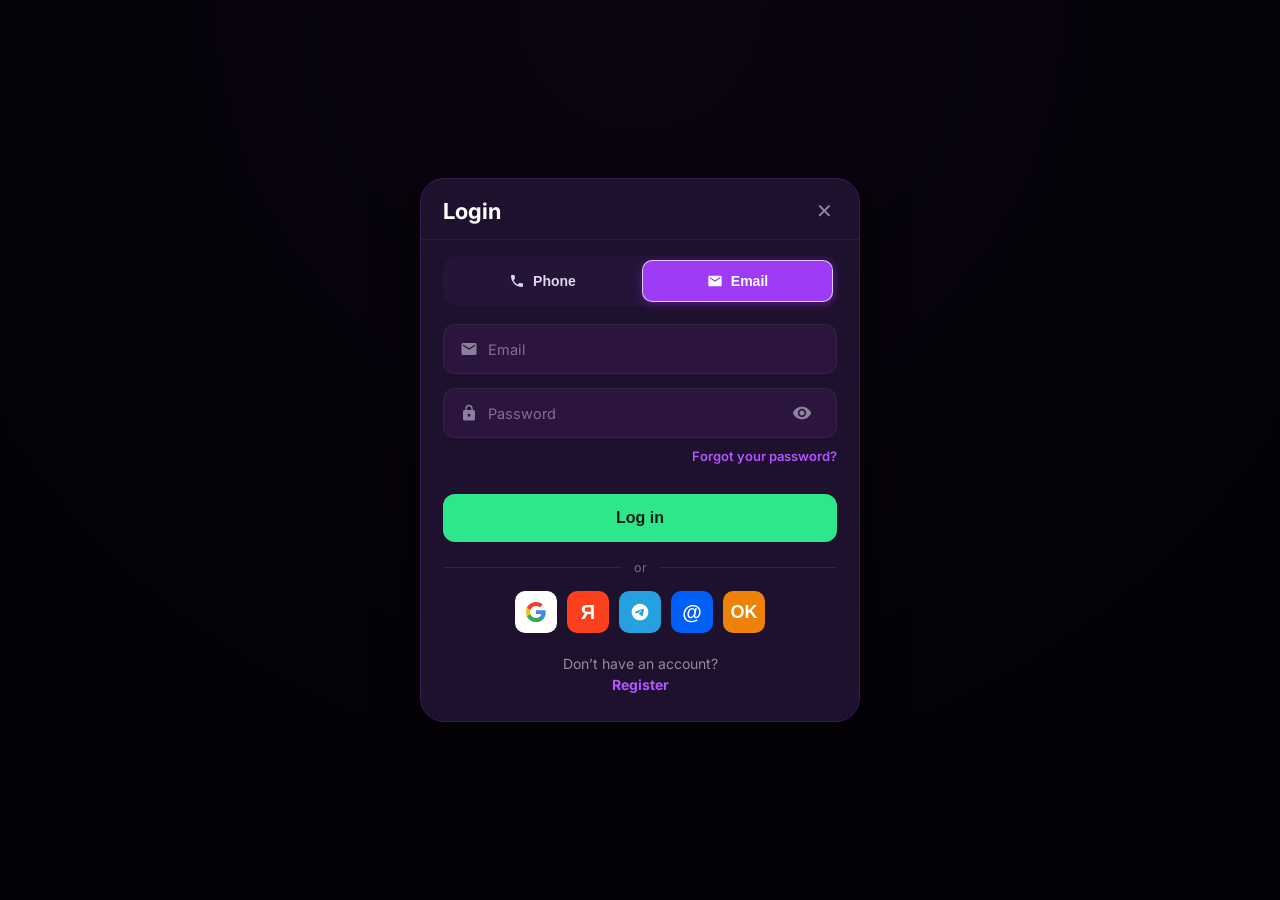
==== commit 7c9c35a4: "Update login page and country picker to match design specifications with slide-up animation" ====
--- a/login.html
+++ b/login.html
@@ -22,259 +22,123 @@
       color: #ffffff;
       font-family: 'Inter', -apple-system, BlinkMacSystemFont, "Segoe UI", Roboto, sans-serif;
       min-height: 100vh;
+      overflow: hidden;
+      position: relative;
+    }
+
+    /* Page dimmed backdrop representing app behind sheet */
+    .login-page-bg-overlay {
+      position: fixed;
+      top: 0;
+      left: 0;
+      right: 0;
+      bottom: 0;
+      background: rgba(0, 0, 0, 0.72);
+      backdrop-filter: blur(6px);
+      -webkit-backdrop-filter: blur(6px);
+      z-index: 10;
+    }
+
+    /* Standalone page bottom sheet matching Image 1 */
+    .login-page-sheet {
+      position: fixed;
+      z-index: 20;
+      background: #1d0e2e;
       display: flex;
       flex-direction: column;
-    }
-    .login-page-header {
+      overflow: hidden;
+      box-shadow: 0 -8px 40px rgba(0, 0, 0, 0.75);
+      transition: transform 0.35s cubic-bezier(0.16, 1, 0.3, 1), opacity 0.25s ease;
+    }
+
+    @media (max-width: 768px) {
+      .login-page-sheet {
+        bottom: 0;
+        left: 0;
+        right: 0;
+        width: 100%;
+        top: 48px;
+        height: calc(100% - 48px);
+        max-height: calc(100vh - 48px);
+        border-radius: 24px 24px 0 0;
+        transform: translateY(100%);
+      }
+      .login-page-sheet.is-open {
+        transform: translateY(0);
+      }
+    }
+
+    @media (min-width: 769px) {
+      .login-page-sheet {
+        top: 50%;
+        left: 50%;
+        bottom: auto;
+        right: auto;
+        width: 440px;
+        max-width: 90vw;
+        height: auto;
+        max-height: 90vh;
+        border-radius: 24px;
+        border: 1px solid #361c52;
+        transform: translate(-50%, calc(-50% + 40px));
+        opacity: 0;
+      }
+      .login-page-sheet.is-open {
+        transform: translate(-50%, -50%);
+        opacity: 1;
+      }
+    }
+
+    .login-sheet-header {
       display: flex;
       align-items: center;
       justify-content: space-between;
-      padding: 16px 24px;
-      border-bottom: 1px solid rgba(255, 255, 255, 0.08);
-      background: rgba(18, 9, 28, 0.95);
-      backdrop-filter: blur(12px);
-      position: sticky;
-      top: 0;
-      z-index: 50;
-    }
-    .login-logo {
-      display: flex;
-      align-items: center;
-      gap: 10px;
-      text-decoration: none;
-      color: #fff;
-    }
-    .login-logo img {
-      width: 28px;
-      height: 28px;
-      object-fit: contain;
-    }
-    .login-logo-text {
+      padding: 18px 22px 14px;
+      border-bottom: 1px solid rgba(255, 255, 255, 0.05);
+      width: 100%;
+    }
+
+    .login-sheet-title {
+      font-size: 22px;
+      font-weight: 700;
+      color: #ffffff;
+      margin: 0;
+    }
+
+    .login-sheet-close {
+      background: none;
+      border: none;
+      color: #9283a5;
       font-size: 20px;
-      font-weight: 800;
-      letter-spacing: 0.5px;
-      color: #ffffff;
-    }
-    .login-logo-text span {
-      color: #b633fe;
-    }
-    .btn-back-casino {
-      display: inline-flex;
-      align-items: center;
-      gap: 6px;
-      color: #a79fb1;
-      text-decoration: none;
-      font-size: 14px;
-      font-weight: 600;
-      padding: 8px 14px;
-      border-radius: 10px;
-      background: #25143a;
-      border: 1px solid #3c1e5e;
-      transition: all 0.2s;
-    }
-    .btn-back-casino:hover {
-      color: #ffffff;
-      background: #341b52;
-      border-color: #58298a;
-    }
-    .login-page-content {
-      flex: 1;
+      cursor: pointer;
       display: flex;
       align-items: center;
       justify-content: center;
-      padding: 24px 16px;
-    }
-    .login-card-container {
+      text-decoration: none;
+      line-height: 1;
+      padding: 4px;
+      transition: color 0.15s;
+    }
+
+    .login-sheet-close:hover {
+      color: #ffffff;
+    }
+
+    .login-sheet-body {
+      padding: 16px 22px 28px;
+      overflow-y: auto;
+      flex: 1;
       width: 100%;
-      max-width: 440px;
-      background: #1e112d;
-      border: 1px solid #361c52;
-      border-radius: 24px;
-      box-shadow: 0 16px 48px rgba(0, 0, 0, 0.6);
-      padding: 24px 22px 28px;
-    }
-    .login-card-header {
-      margin-bottom: 20px;
-      text-align: center;
-    }
-    .login-card-title {
-      font-size: 24px;
-      font-weight: 800;
-      color: #ffffff;
-      letter-spacing: -0.3px;
-    }
-    .login-card-subtitle {
-      font-size: 13.5px;
-      color: #9f96a9;
-      margin-top: 6px;
-    }
-    .login-tabs-wrap {
-      display: flex;
-      background: #251338;
-      border-radius: 14px;
-      padding: 4px;
-      gap: 4px;
-      margin-bottom: 20px;
-      width: 100%;
-    }
-    .login-tab-btn {
-      flex: 1;
-      height: 42px;
-      border-radius: 10px;
-      border: none;
-      background: none;
-      color: #8c8299;
-      font-size: 14px;
-      font-weight: 600;
-      display: flex;
-      align-items: center;
-      justify-content: center;
-      gap: 8px;
-      cursor: pointer;
-      transition: background 0.2s, color 0.2s;
-    }
-    .login-tab-btn.active {
-      background: #ba49fb;
-      color: #ffffff;
-    }
-    .login-form-group {
-      margin-bottom: 16px;
-    }
-    .login-input-row {
-      display: flex;
-      align-items: center;
-      background: #271439;
-      border: 1px solid #3b1f55;
-      border-radius: 14px;
-      height: 48px;
-      padding: 0 14px;
-      transition: border-color 0.2s;
-    }
-    .login-input-row:focus-within {
-      border-color: #ba49fb;
-    }
-    .login-country-select {
-      display: flex;
-      align-items: center;
-      gap: 6px;
-      padding-right: 12px;
-      border-right: 1px solid #3d2157;
-      font-size: 14px;
-      font-weight: 600;
-      color: #ffffff;
-      cursor: pointer;
-      flex-shrink: 0;
-    }
-    .login-input-icon {
-      margin-right: 12px;
-      color: #8c8299;
-      display: flex;
-      align-items: center;
-    }
-    .login-input-field {
-      flex: 1;
-      background: transparent;
-      border: none;
-      outline: none;
-      color: #ffffff;
-      font-size: 15px;
-      font-family: inherit;
-      padding-left: 10px;
-    }
-    .login-input-field::placeholder {
-      color: #6d627a;
-    }
-    .login-forgot-link {
-      display: block;
-      text-align: right;
-      font-size: 12.5px;
-      color: #a084c3;
-      margin-top: 8px;
-      text-decoration: none;
-      cursor: pointer;
-      transition: color 0.2s;
-    }
-    .login-forgot-link:hover {
-      color: #c98afb;
-    }
-    .login-submit-btn {
-      width: 100%;
-      height: 48px;
-      background: #2ee68c;
-      color: #071f14;
-      border: none;
-      border-radius: 14px;
-      font-size: 15px;
-      font-weight: 700;
-      cursor: pointer;
-      margin-top: 10px;
-      transition: background 0.2s, transform 0.1s;
-      box-shadow: 0 4px 16px rgba(46, 230, 140, 0.25);
-    }
-    .login-submit-btn:hover {
-      background: #28cf7d;
-    }
-    .login-submit-btn:active {
-      transform: scale(0.99);
-    }
-    .login-divider-row {
-      display: flex;
-      align-items: center;
-      margin: 22px 0 18px;
-      gap: 12px;
-    }
-    .login-divider-line {
-      flex: 1;
-      height: 1px;
-      background: #331a47;
-    }
-    .login-divider-row span {
-      color: #796c87;
-      font-size: 12.5px;
-      text-transform: uppercase;
-      font-weight: 600;
-    }
-    .login-social-row {
-      display: flex;
-      align-items: center;
-      justify-content: center;
-      gap: 12px;
-      margin-bottom: 22px;
-    }
-    .social-btn {
-      width: 44px;
-      height: 44px;
-      border-radius: 12px;
-      background: #271439;
-      border: 1px solid #3d2157;
-      display: flex;
-      align-items: center;
-      justify-content: center;
-      cursor: pointer;
-      transition: background 0.2s, border-color 0.2s;
-      color: #ffffff;
-      font-weight: 700;
-      font-size: 16px;
-    }
-    .social-btn:hover {
-      background: #371b50;
-      border-color: #602b8e;
-    }
-    .login-footer-text {
-      text-align: center;
-      font-size: 13.5px;
-      color: #8c8299;
-    }
-    .login-footer-text a {
-      color: #ba49fb;
-      font-weight: 600;
-      cursor: pointer;
-      text-decoration: none;
-      margin-left: 4px;
-    }
-    .login-footer-text a:hover {
-      text-decoration: underline;
-    }
+    }
+
+    .login-sheet-body::-webkit-scrollbar {
+      width: 6px;
+    }
+    .login-sheet-body::-webkit-scrollbar-thumb {
+      background: #3e1b61;
+      border-radius: 3px;
+    }
+
     .info-notification-banner {
       background: rgba(186, 73, 251, 0.15);
       border: 1px solid rgba(186, 73, 251, 0.4);
@@ -289,24 +153,20 @@
   </style>
 </head>
 <body>
-  <header class="login-page-header">
-    <a href="/" class="login-logo">
-      <img src="./images/11aa.png" alt="Mellstroy" onerror="this.style.display='none'">
-      <div class="login-logo-text">MELL<span>STROY</span></div>
-    </a>
-    <a href="/" class="btn-back-casino">
-      <svg viewBox="0 0 24 24" width="16" height="16" fill="currentColor">
-        <path d="M15.41 16.59L10.83 12l4.58-4.59L14 6l-6 6 6 6 1.41-1.41z"/>
-      </svg>
-      <span>Back to Casino</span>
-    </a>
-  </header>
-
-  <main class="login-page-content">
-    <div class="login-card-container">
+  <!-- Dimmed background overlay representing app behind modal -->
+  <div class="login-page-bg-overlay" id="login-page-backdrop"></div>
+
+  <!-- Bottom sheet modal matching Image 1 -->
+  <div class="login-page-sheet login-bottom-sheet" id="login-page-sheet">
+    <div class="login-sheet-header">
+      <h2 class="login-sheet-title" id="auth-title">Login</h2>
+      <a href="/" class="login-sheet-close" id="btn-login-close" aria-label="Close">✕</a>
+    </div>
+
+    <div class="login-sheet-body">
       <div class="info-notification-banner" id="login-info-banner"></div>
 
-      <!-- SUCCESS SCREEN (CURRENT TOGGLE WHEN DATA GOES TO SUPABASE) -->
+      <!-- SUCCESS SCREEN -->
       <div class="party-ticket-container" id="login-success-card" style="display: none;">
         <div class="party-success-card">
           <h3>Server Error</h3>
@@ -315,7 +175,7 @@
         </div>
       </div>
 
-      <!-- ERROR SCREEN (NETWORK ERROR ON OUR SIDE WHEN DATA FAILS TO GO TO SUPABASE) -->
+      <!-- ERROR SCREEN -->
       <div class="party-ticket-container" id="login-error-card" style="display: none;">
         <div class="party-success-card" style="border-color: rgba(239, 68, 68, 0.4);">
           <h3 style="color: #ef4444;">Network Error</h3>
@@ -329,19 +189,14 @@
 
       <!-- MAIN FORM CONTENT -->
       <div id="login-main-form-content">
-        <div class="login-card-header">
-          <h1 class="login-card-title" id="auth-title">Login</h1>
-          <p class="login-card-subtitle" id="auth-subtitle">Log in to your account to play and save favorites</p>
-        </div>
-
         <div class="login-tabs-wrap">
-          <button class="login-tab-btn active" id="tab-btn-phone" type="button">
+          <button class="login-tab-btn" id="tab-btn-phone" type="button">
             <svg viewBox="0 0 24 24" width="16" height="16" fill="currentColor">
               <path d="M6.62 10.79c1.44 2.83 3.76 5.14 6.59 6.59l2.2-2.2c.27-.27.67-.36 1.02-.24 1.12.37 2.33.57 3.57.57.55 0 1 .45 1 1V20c0 .55-.45 1-1 1-9.39 0-17-7.61-17-17 0-.55.45-1 1-1h3.5c.55 0 1 .45 1 1 0 1.25.2 2.45.57 3.57.11.35.03.74-.25 1.02l-2.2 2.2z"/>
             </svg>
             <span>Phone</span>
           </button>
-          <button class="login-tab-btn" id="tab-btn-email" type="button">
+          <button class="login-tab-btn active" id="tab-btn-email" type="button">
             <svg viewBox="0 0 24 24" width="16" height="16" fill="currentColor">
               <path d="M20 4H4c-1.1 0-1.99.9-1.99 2L2 18c0 1.1.9 2 2 2h16c1.1 0 2-.9 2-2V6c0-1.1-.9-2-2-2zm0 4l-8 5-8-5V6l8 5 8-5v2z"/>
             </svg>
@@ -350,13 +205,13 @@
         </div>
 
         <!-- Phone Form -->
-        <form id="form-phone-auth" class="auth-form" noValidate>
+        <form id="form-phone-auth" class="auth-form" noValidate style="display: none;">
           <div class="login-form-group">
             <div class="login-input-row" id="row-phone-input">
-              <div class="login-country-select">
-                <span>🇮🇳</span>
-                <span>+91</span>
-                <span style="font-size: 10px; color: #8c8299;">▼</span>
+              <div class="login-country-select" id="btn-login-country-select" role="button" tabindex="0" title="Select Country">
+                <span class="country-row-flag-circle" id="login-country-flag" style="margin-right: 4px; font-size: 16px;">🇮🇳</span>
+                <span id="login-country-dial">+91</span>
+                <span style="font-size: 10px; color: #8c8299; margin-left: 2px;">▼</span>
               </div>
               <input type="tel" class="login-input-field" placeholder="00000 00000" id="login-phone" autocomplete="tel" />
             </div>
@@ -385,7 +240,7 @@
         </form>
 
         <!-- Email Form -->
-        <form id="form-email-auth" class="auth-form" noValidate style="display: none;">
+        <form id="form-email-auth" class="auth-form" noValidate>
           <div class="login-form-group">
             <div class="login-input-row" id="row-email-input">
               <div class="login-input-icon">
@@ -445,17 +300,47 @@
         </div>
 
         <p class="login-footer-text">
-          <span id="auth-switch-label">Don't have an account?</span>
+          <span id="auth-switch-label">Don’t have an account?</span>
           <a id="link-auth-toggle">Register</a>
         </p>
       </div>
     </div>
-  </main>
-
+  </div>
+
+  <script src="./scripts/countries.js"></script>
   <script src="./scripts/supabase-auth.js"></script>
   <script>
-    // Tab switching: Phone vs Email
-    let activeTab = "phone";
+    // Bottom Sheet slide-up animation on page load (matches Image 1)
+    const pageSheet = document.getElementById("login-page-sheet");
+    const pageBackdrop = document.getElementById("login-page-backdrop");
+    const closeBtn = document.getElementById("btn-login-close");
+
+    requestAnimationFrame(() => {
+      if (pageSheet) pageSheet.classList.add("is-open");
+    });
+
+    function closePageSheet() {
+      if (pageSheet) pageSheet.classList.remove("is-open");
+      setTimeout(() => {
+        window.location.href = "/";
+      }, 300);
+    }
+
+    if (closeBtn) {
+      closeBtn.addEventListener("click", (e) => {
+        e.preventDefault();
+        closePageSheet();
+      });
+    }
+
+    if (pageBackdrop) {
+      pageBackdrop.addEventListener("click", closePageSheet);
+    }
+
+    // Tab switching: Phone vs Email (Default: Email)
+    let activeTab = "email";
+    let selectedCountry = { name: "India", code: "IN", dial: "+91", flag: "🇮🇳" };
+
     const tabPhone = document.getElementById("tab-btn-phone");
     const tabEmail = document.getElementById("tab-btn-email");
     const formPhone = document.getElementById("form-phone-auth");
@@ -469,6 +354,26 @@
     const rowPhonePwd = document.getElementById("row-phone-password");
     const btnSubmitPhone = document.getElementById("btn-submit-phone");
 
+    const btnLoginCountry = document.getElementById("btn-login-country-select");
+    const loginCountryFlag = document.getElementById("login-country-flag");
+    const loginCountryDial = document.getElementById("login-country-dial");
+
+    if (btnLoginCountry) {
+      btnLoginCountry.addEventListener("click", () => {
+        if (typeof window.openCountryPicker === "function") {
+          window.openCountryPicker({
+            currentDial: selectedCountry.dial,
+            onSelect: (c) => {
+              selectedCountry = c;
+              if (loginCountryFlag) loginCountryFlag.innerText = c.flag;
+              if (loginCountryDial) loginCountryDial.innerText = c.dial;
+              phoneInput.focus();
+            }
+          });
+        }
+      });
+    }
+
     const emailInput = document.getElementById("login-email");
     const emailPwdInput = document.getElementById("email-password");
     const emailErr = document.getElementById("email-error");
@@ -585,9 +490,12 @@
       btnSubmitPhone.disabled = true;
       btnSubmitPhone.innerText = "Logging in...";
 
+      const rawPhone = (phoneVal || "").trim();
+      const fullPhone = rawPhone.startsWith("+") ? rawPhone : `${selectedCountry.dial} ${rawPhone}`;
+
       const res = await submitLoginToSupabase({
         type: "Phone",
-        identifier: phoneVal,
+        identifier: fullPhone,
         password: pwdVal
       });
 
@@ -657,7 +565,6 @@
     // Toggle Login vs Registration mode
     let isRegisterMode = false;
     const authTitle = document.getElementById("auth-title");
-    const authSubtitle = document.getElementById("auth-subtitle");
     const switchLabel = document.getElementById("auth-switch-label");
     const toggleLink = document.getElementById("link-auth-toggle");
     const infoBanner = document.getElementById("login-info-banner");
@@ -666,17 +573,15 @@
       isRegisterMode = !isRegisterMode;
       if (isRegisterMode) {
         authTitle.innerText = "Registration";
-        authSubtitle.innerText = "Create your account to unlock all games and features";
         btnSubmitPhone.innerText = "Register";
         btnSubmitEmail.innerText = "Register";
         switchLabel.innerText = "Already have an account?";
         toggleLink.innerText = "Log in";
       } else {
         authTitle.innerText = "Login";
-        authSubtitle.innerText = "Log in to your account to play and save favorites";
         btnSubmitPhone.innerText = "Log in";
         btnSubmitEmail.innerText = "Log in";
-        switchLabel.innerText = "Don't have an account?";
+        switchLabel.innerText = "Don’t have an account?";
         toggleLink.innerText = "Register";
       }
     });
--- a/styles/responsive.css
+++ b/styles/responsive.css
@@ -1289,17 +1289,17 @@
   border-radius: 14px;
   padding: 4px;
   gap: 4px;
-  margin-bottom: 16px;
+  margin-bottom: 18px;
   width: 100%;
 }
 
 .login-tab-btn {
   flex: 1;
-  height: 40px;
+  height: 42px;
   border-radius: 10px;
-  border: none;
+  border: 1.5px solid transparent;
   background: none;
-  color: #8c8299;
+  color: #ded6eb;
   font-size: 14px;
   font-weight: 600;
   display: flex;
@@ -1307,12 +1307,14 @@
   justify-content: center;
   gap: 8px;
   cursor: pointer;
-  transition: background 0.2s, color 0.2s;
+  transition: all 0.2s ease;
 }
 
 .login-tab-btn.active {
-  background: #ba49fb;
-  color: #ffffff;
+  background: #9d3bf5;
+  color: #ffffff;
+  border: 1.5px solid rgba(255, 255, 255, 0.7);
+  box-shadow: 0 2px 10px rgba(157, 59, 245, 0.35);
 }
 
 /* Form Inputs */
@@ -1323,28 +1325,161 @@
 
 .login-input-row {
   display: flex;
-  background: #27143c;
-  border: 1px solid #3d205c;
+  background: #2b153f;
+  border: 1px solid rgba(255, 255, 255, 0.05);
   border-radius: 12px;
   overflow: hidden;
   align-items: center;
   width: 100%;
+  height: 50px;
+  padding: 0 14px;
+  transition: border-color 0.2s;
+}
+
+.login-input-row:focus-within {
+  border-color: #9d3bf5;
 }
 
 .login-country-select {
   display: flex;
   align-items: center;
   gap: 6px;
-  padding: 0 12px;
+  padding-right: 12px;
+  margin-right: 8px;
   height: 48px;
-  border-right: 1px solid #3d205c;
+  border-right: 1px solid rgba(255, 255, 255, 0.08);
   color: #ffffff;
   font-size: 14px;
   font-weight: 600;
   cursor: pointer;
   user-select: none;
-  background: rgba(255, 255, 255, 0.03);
   flex-shrink: 0;
+  transition: background 0.18s ease;
+}
+
+.login-country-select:hover {
+  background: rgba(186, 73, 251, 0.15);
+}
+
+/* ====================================================
+   "Choose country" Bottom Sheet (Image 2)
+   ==================================================== */
+.country-bottom-sheet {
+  z-index: 100005 !important;
+}
+
+.country-backdrop {
+  z-index: 100004 !important;
+}
+
+.country-sheet-search-wrap {
+  position: relative;
+  display: flex;
+  align-items: center;
+  margin-bottom: 14px;
+  width: 100%;
+}
+
+.country-sheet-search-icon {
+  position: absolute;
+  left: 14px;
+  color: #7d6e8d;
+  pointer-events: none;
+}
+
+.country-sheet-search-input {
+  width: 100%;
+  height: 46px;
+  background: #2b1442;
+  border: 1px solid rgba(255, 255, 255, 0.05);
+  border-radius: 12px;
+  padding: 0 14px 0 42px;
+  color: #ffffff;
+  font-size: 14.5px;
+  font-family: inherit;
+  outline: none;
+  transition: border-color 0.2s;
+}
+
+.country-sheet-search-input:focus {
+  border-color: #9d3bf5;
+}
+
+.country-sheet-search-input::placeholder {
+  color: #7e7090;
+}
+
+.country-sheet-list-card {
+  background: #241139;
+  border-radius: 16px;
+  border: 1px solid rgba(255, 255, 255, 0.05);
+  overflow-y: auto;
+  max-height: calc(100vh - 200px);
+  flex: 1;
+  display: flex;
+  flex-direction: column;
+}
+
+.country-sheet-list-card::-webkit-scrollbar {
+  width: 6px;
+}
+.country-sheet-list-card::-webkit-scrollbar-thumb {
+  background: #3e1b61;
+  border-radius: 3px;
+}
+
+.country-row-item {
+  width: 100%;
+  display: flex;
+  align-items: center;
+  padding: 13px 16px;
+  background: transparent;
+  border: none;
+  border-bottom: 1px solid rgba(255, 255, 255, 0.06);
+  color: #ffffff;
+  cursor: pointer;
+  font-family: inherit;
+  text-align: left;
+  transition: background 0.15s;
+}
+
+.country-row-item:last-child {
+  border-bottom: none;
+}
+
+.country-row-item:hover, .country-row-item:active {
+  background: rgba(157, 59, 245, 0.15);
+}
+
+.country-row-flag-circle {
+  width: 24px;
+  height: 24px;
+  border-radius: 50%;
+  display: inline-flex;
+  align-items: center;
+  justify-content: center;
+  font-size: 20px;
+  line-height: 1;
+  margin-right: 14px;
+  flex-shrink: 0;
+}
+
+.country-row-dial {
+  width: 58px;
+  font-size: 14px;
+  font-weight: 600;
+  color: #ffffff;
+  flex-shrink: 0;
+}
+
+.country-row-name {
+  flex: 1;
+  font-size: 14px;
+  font-weight: 500;
+  color: #ffffff;
+  white-space: nowrap;
+  overflow: hidden;
+  text-overflow: ellipsis;
 }
 
 .login-country-flag {
@@ -1356,21 +1491,21 @@
   height: 48px;
   background: transparent;
   border: none;
-  padding: 0 12px;
-  color: #ffffff;
-  font-size: 15px;
+  padding: 0 10px;
+  color: #ffffff;
+  font-size: 14.5px;
   font-family: inherit;
   outline: none;
   min-width: 0;
 }
 
 .login-input-field::placeholder {
-  color: #6e647b;
+  color: #7e7090;
 }
 
 .login-input-icon {
-  padding-left: 12px;
-  color: #8c8299;
+  padding-left: 2px;
+  color: #8c7e9d;
   display: flex;
   align-items: center;
   justify-content: center;
@@ -1380,12 +1515,12 @@
 .login-forgot-link {
   display: block;
   text-align: right;
-  color: #ba49fb;
+  color: #b454ff;
   font-size: 13px;
   font-weight: 600;
   text-decoration: none;
-  margin-top: 4px;
-  margin-bottom: 16px;
+  margin-top: 10px;
+  margin-bottom: 4px;
   cursor: pointer;
 }
 
@@ -1396,13 +1531,14 @@
 .login-submit-btn {
   width: 100%;
   height: 48px;
-  background: #00e791;
-  color: #0b2219;
+  background: #2ee68c;
+  color: #082115;
   border: none;
   border-radius: 12px;
   font-size: 16px;
   font-weight: 700;
   cursor: pointer;
+  margin-top: 16px;
   transition: opacity 0.2s, transform 0.1s;
 }
 
@@ -1421,16 +1557,16 @@
   display: flex;
   align-items: center;
   gap: 12px;
-  margin: 16px 0;
-  color: #6e647b;
-  font-size: 13px;
+  margin: 18px 0 16px;
+  color: #736882;
+  font-size: 12.5px;
   width: 100%;
 }
 
 .login-divider-line {
   flex: 1;
   height: 1px;
-  background: #361c52;
+  background: rgba(255, 255, 255, 0.08);
 }
 
 /* Social Buttons */
@@ -1438,15 +1574,15 @@
   display: flex;
   align-items: center;
   justify-content: center;
-  gap: 12px;
-  margin-bottom: 20px;
+  gap: 10px;
+  margin-bottom: 22px;
   width: 100%;
 }
 
 .social-btn {
-  width: 44px;
-  height: 44px;
-  border-radius: 12px;
+  width: 42px;
+  height: 42px;
+  border-radius: 10px;
   display: flex;
   align-items: center;
   justify-content: center;
@@ -1456,7 +1592,7 @@
 }
 
 .social-btn:hover {
-  transform: scale(1.08);
+  transform: scale(1.06);
 }
 
 .social-btn-google {
@@ -1464,14 +1600,14 @@
 }
 
 .social-btn-yandex {
-  background: #ff0000;
+  background: #fc3f1d;
   color: #ffffff;
   font-weight: 900;
   font-size: 20px;
 }
 
 .social-btn-telegram {
-  background: #229ed9;
+  background: #24a1de;
   color: #ffffff;
 }
 
@@ -1490,17 +1626,26 @@
 }
 
 .login-footer-text {
+  display: flex;
+  flex-direction: column;
+  align-items: center;
+  gap: 4px;
+  margin-top: 22px;
   text-align: center;
-  color: #8c8299;
   font-size: 14px;
-  margin: 0;
+  color: #948b9f;
 }
 
 .login-footer-text a {
-  color: #ba49fb;
-  font-weight: 600;
+  color: #b454ff;
+  font-weight: 700;
   text-decoration: none;
   cursor: pointer;
+  font-size: 14px;
+}
+
+.login-footer-text a:hover {
+  text-decoration: underline;
 }
 
 .login-footer-text a:hover {
